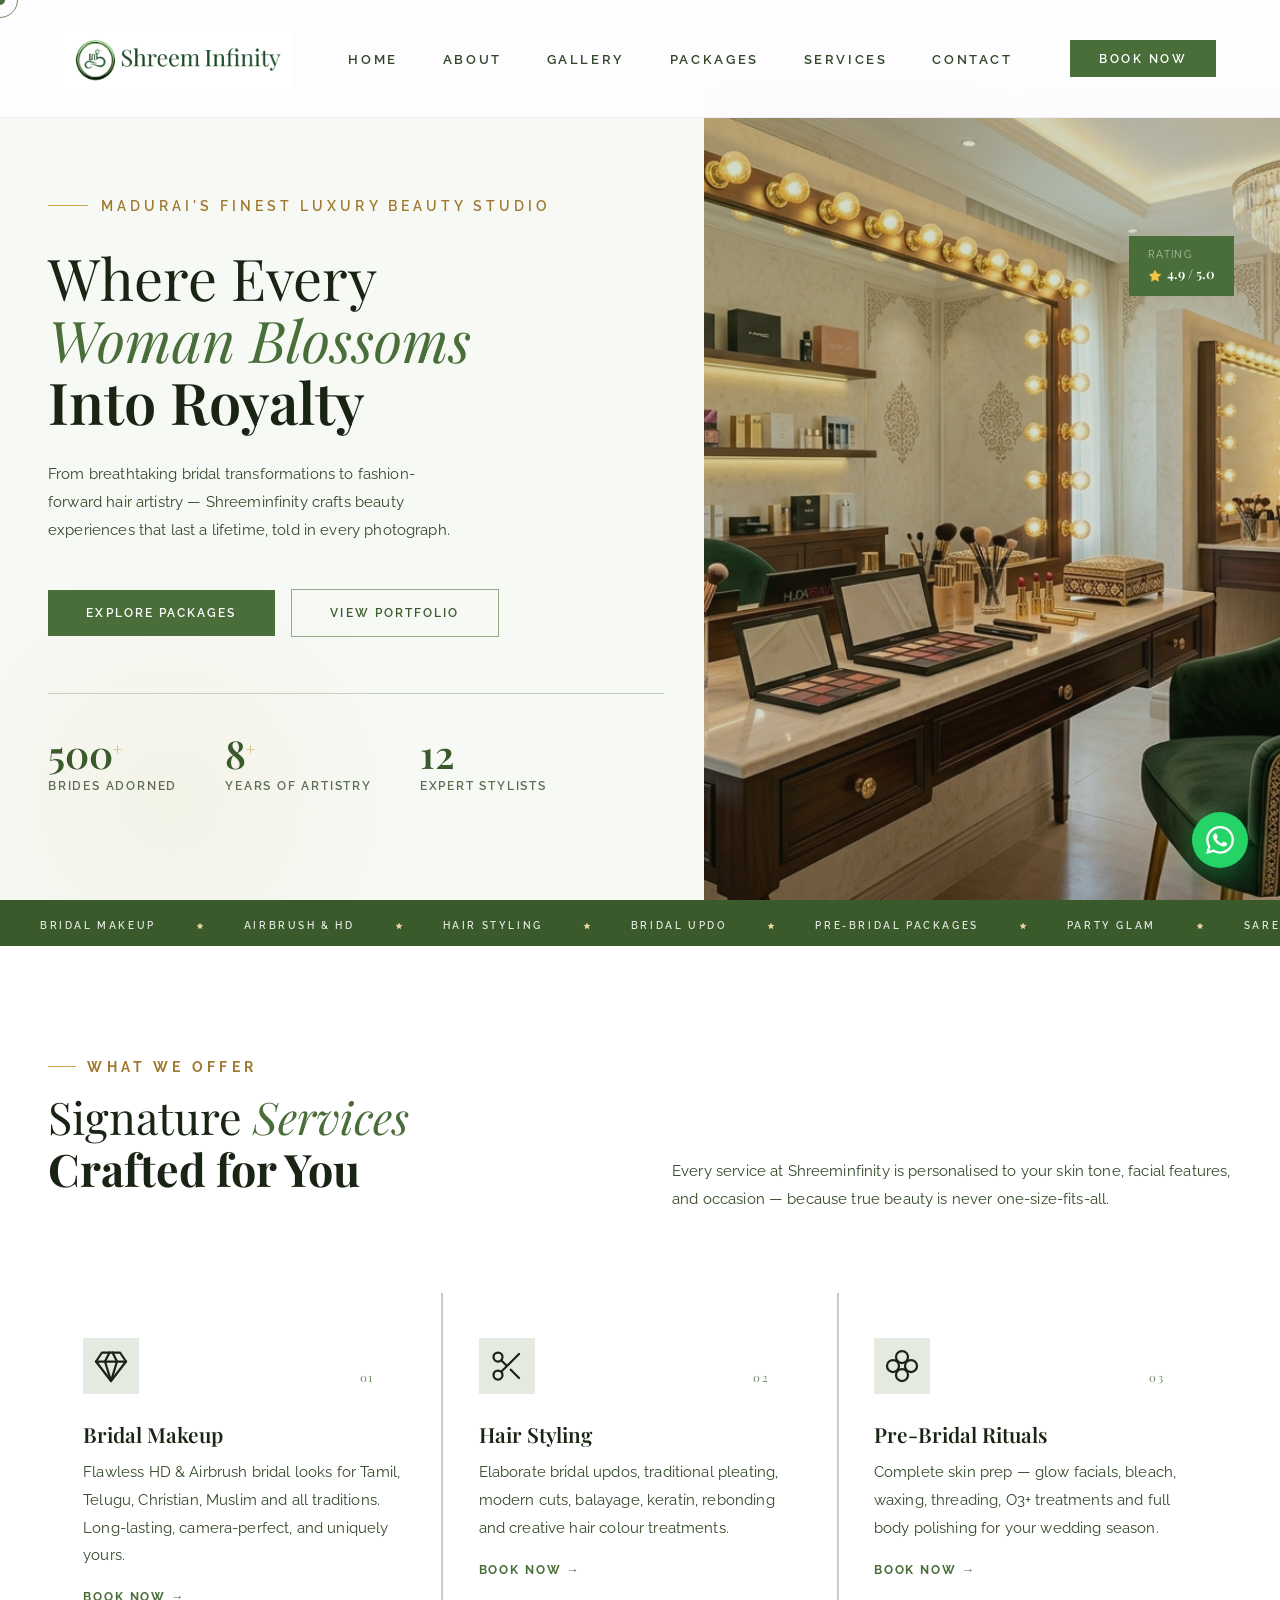
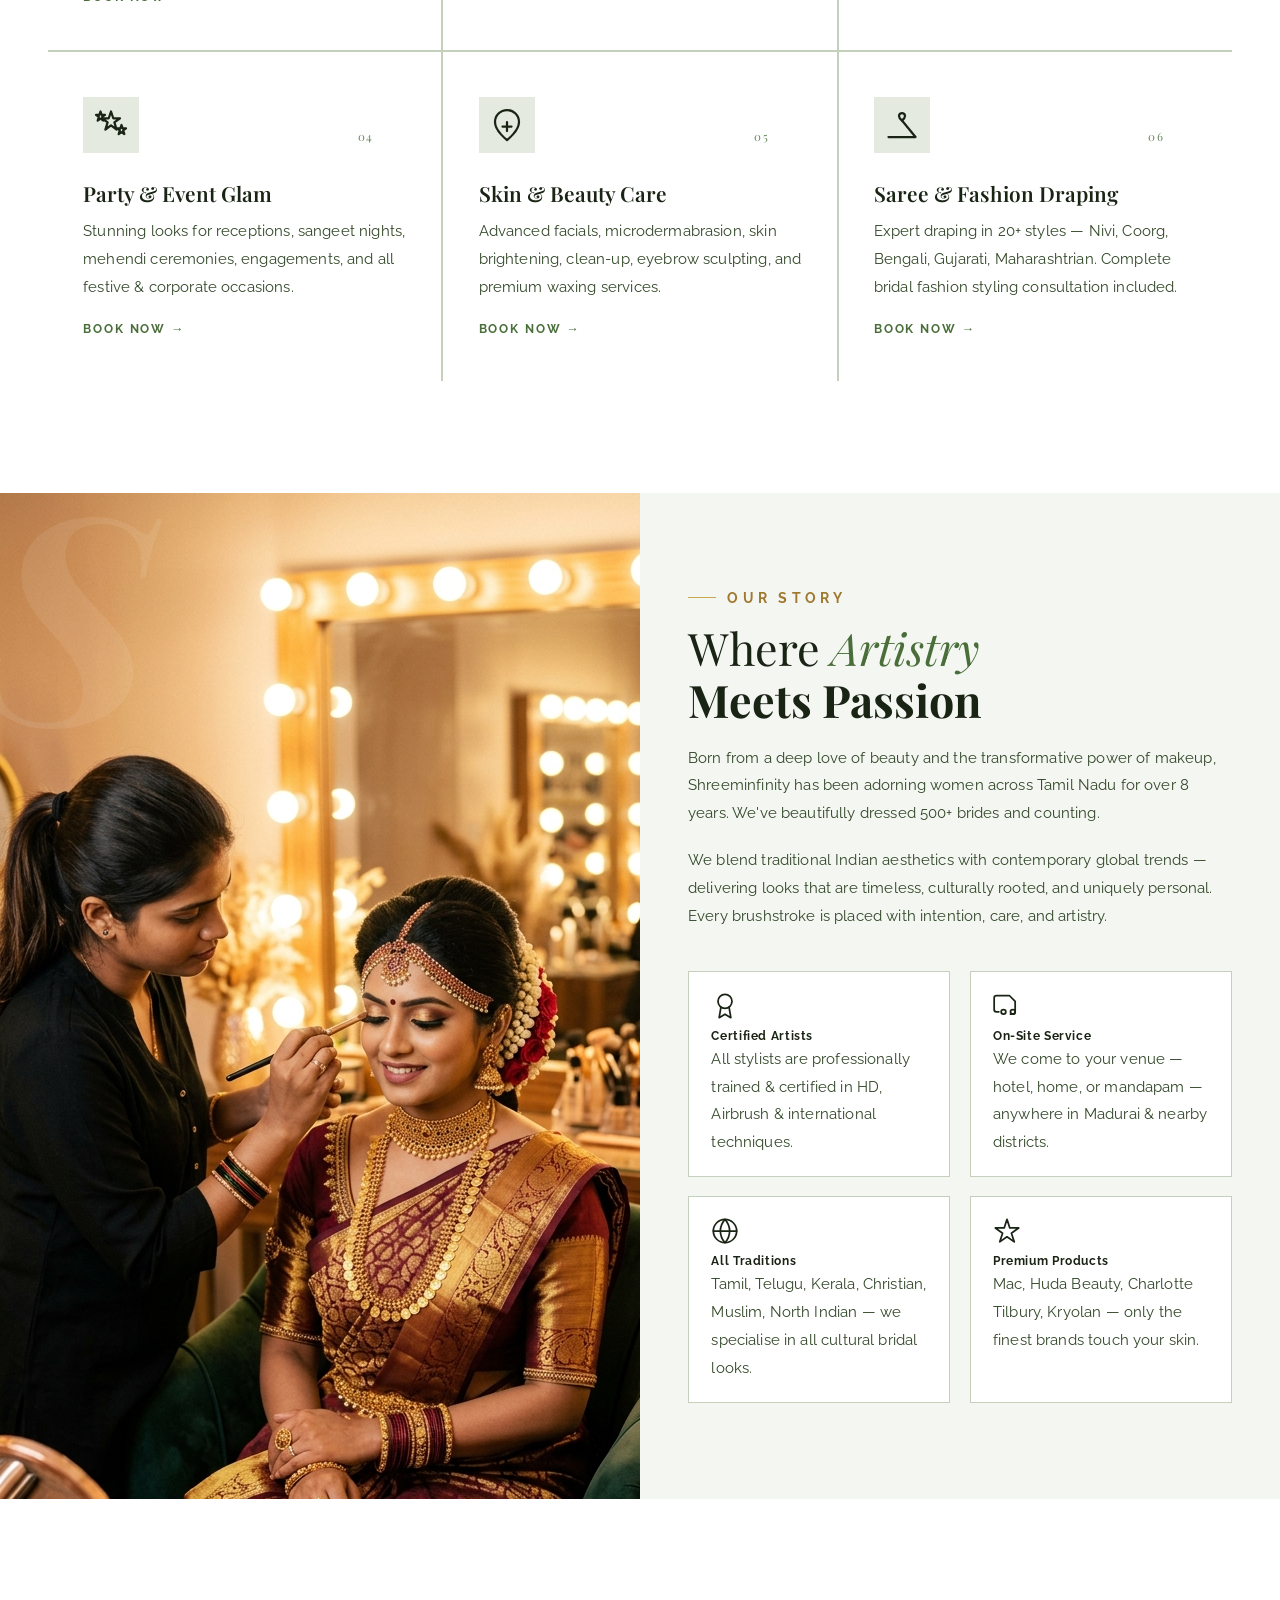
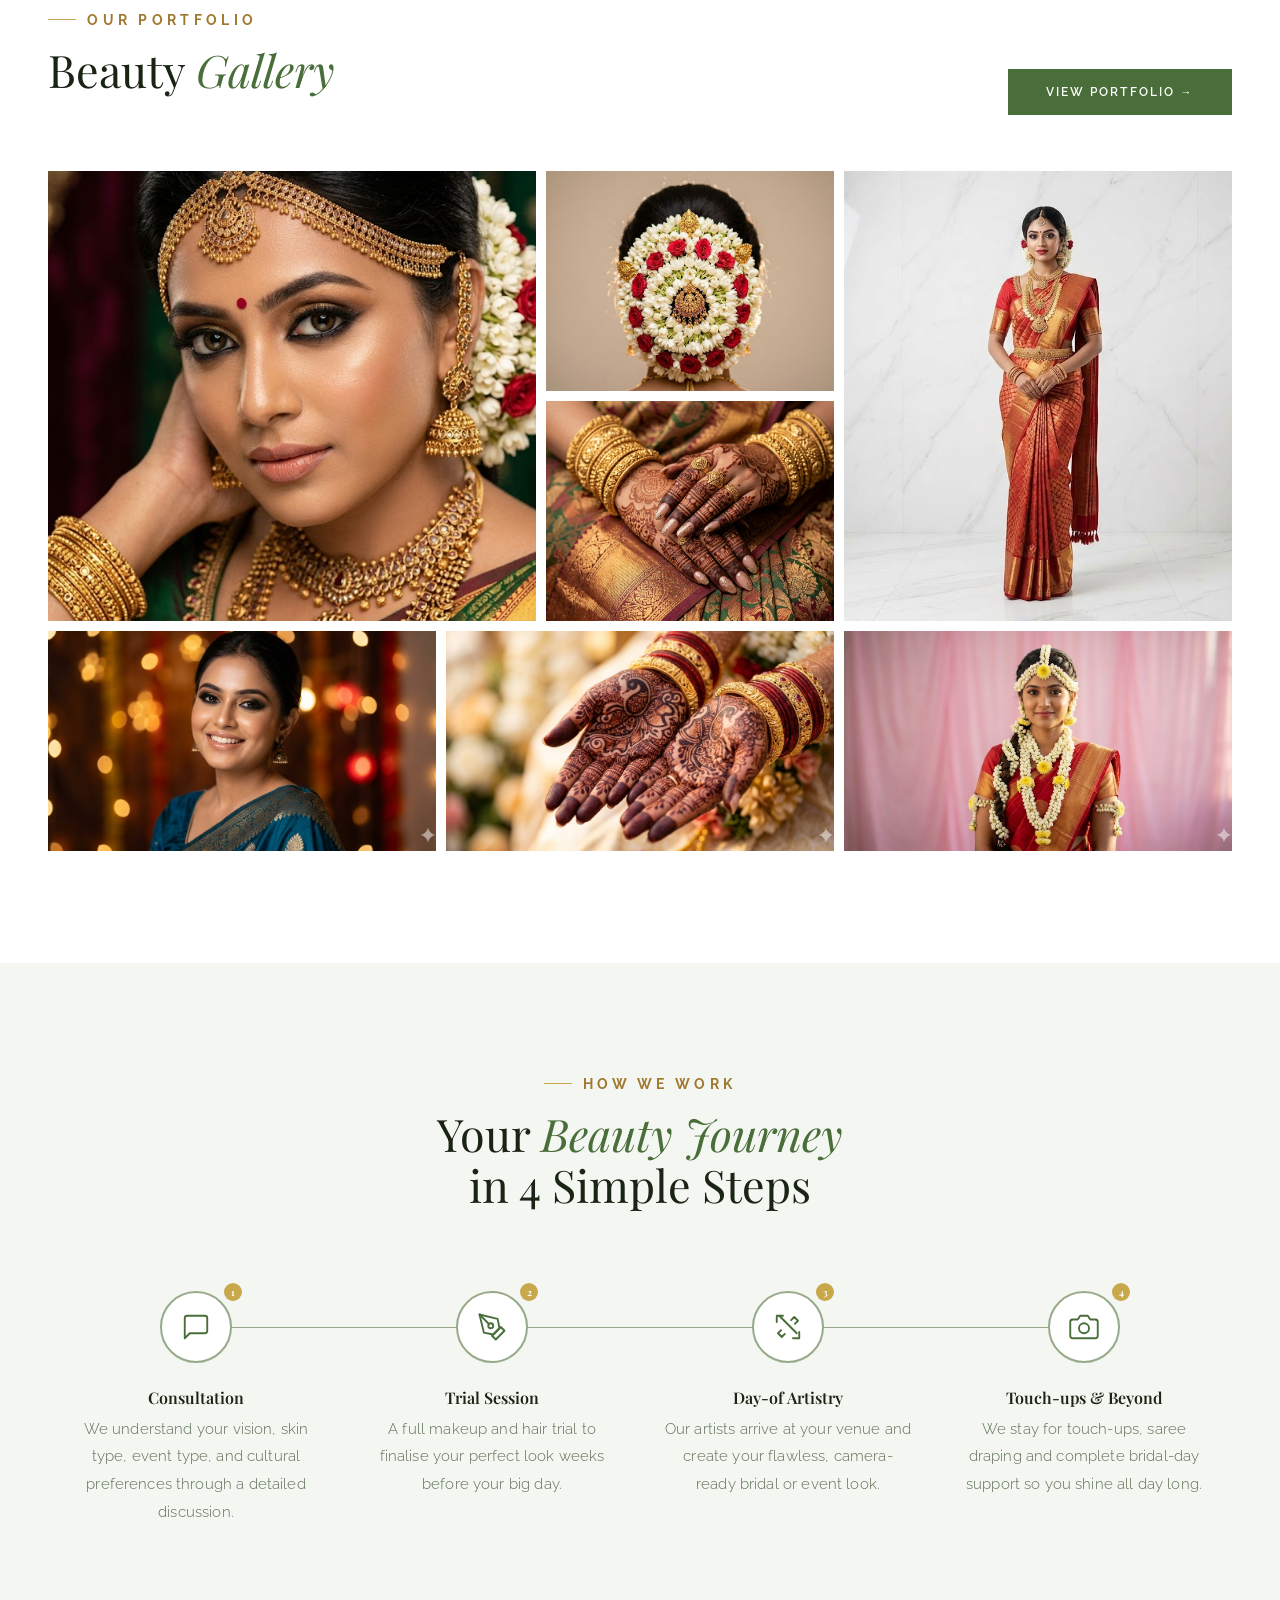
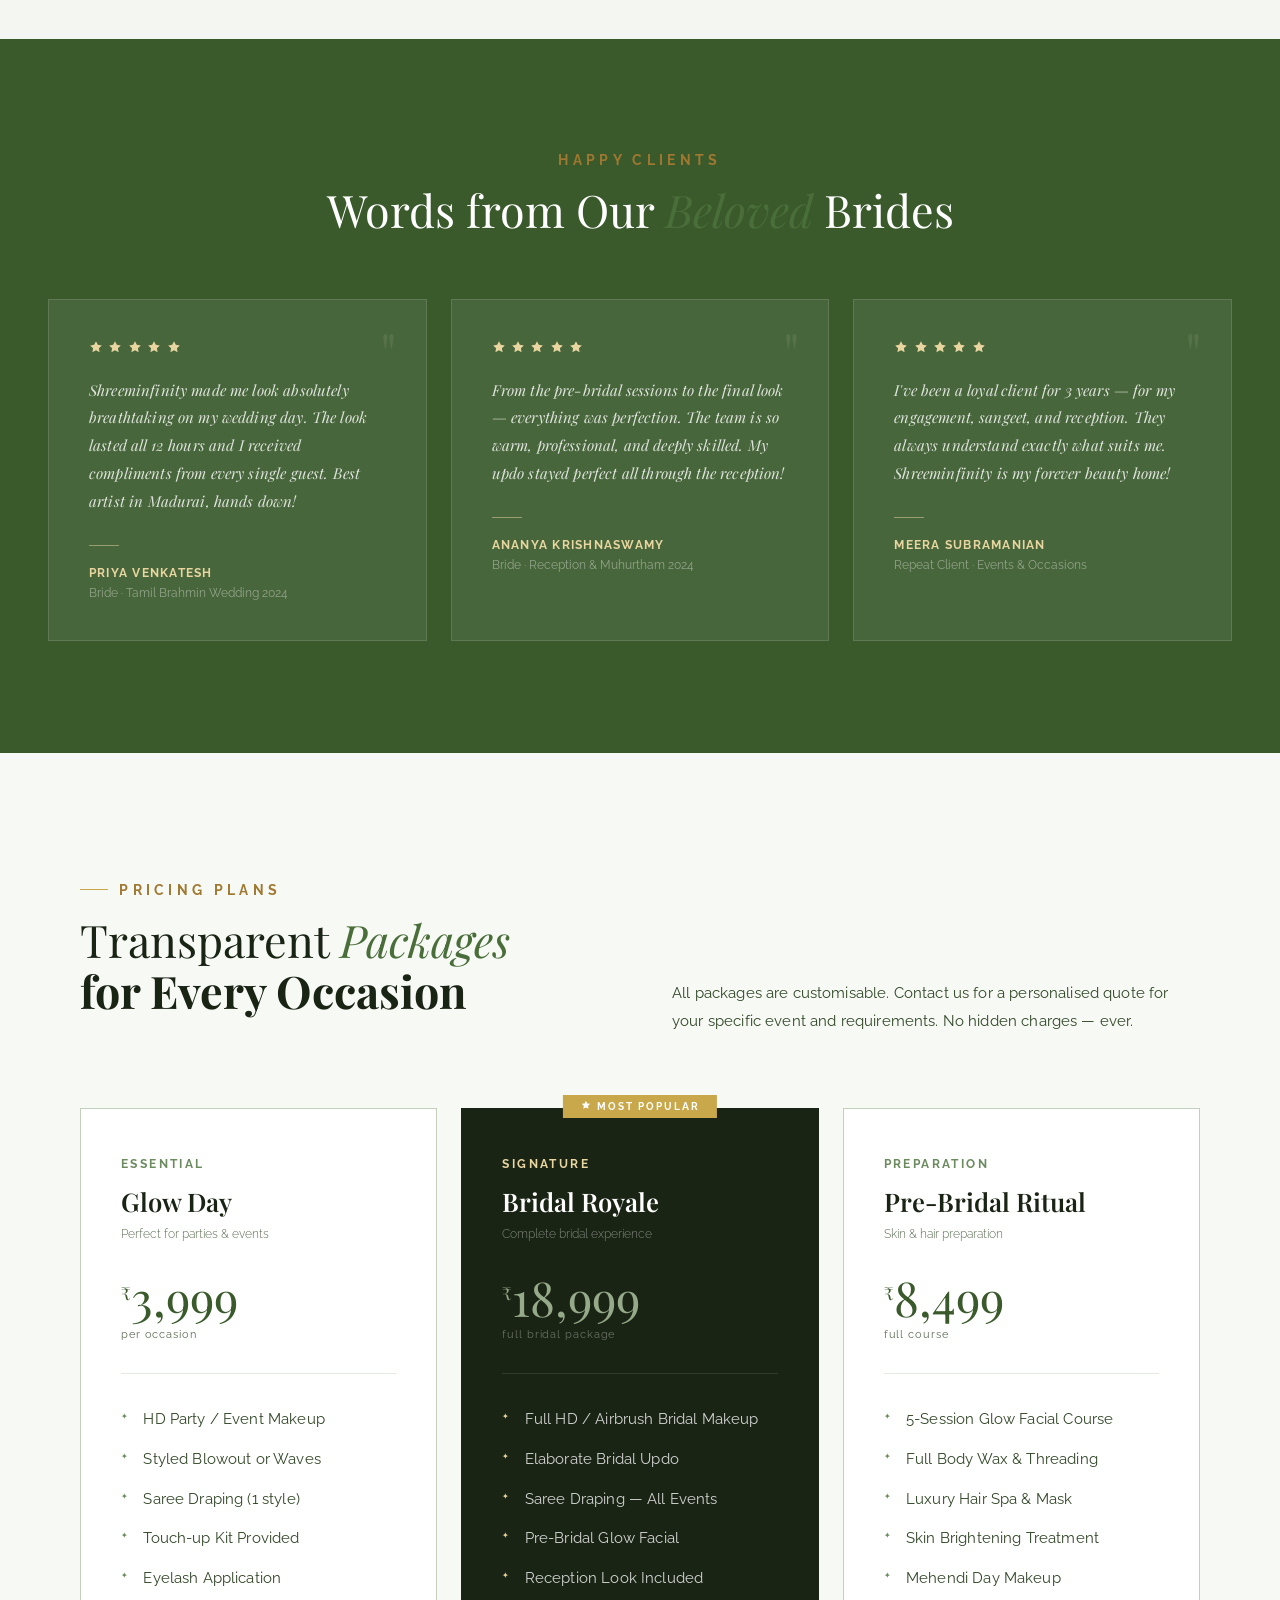
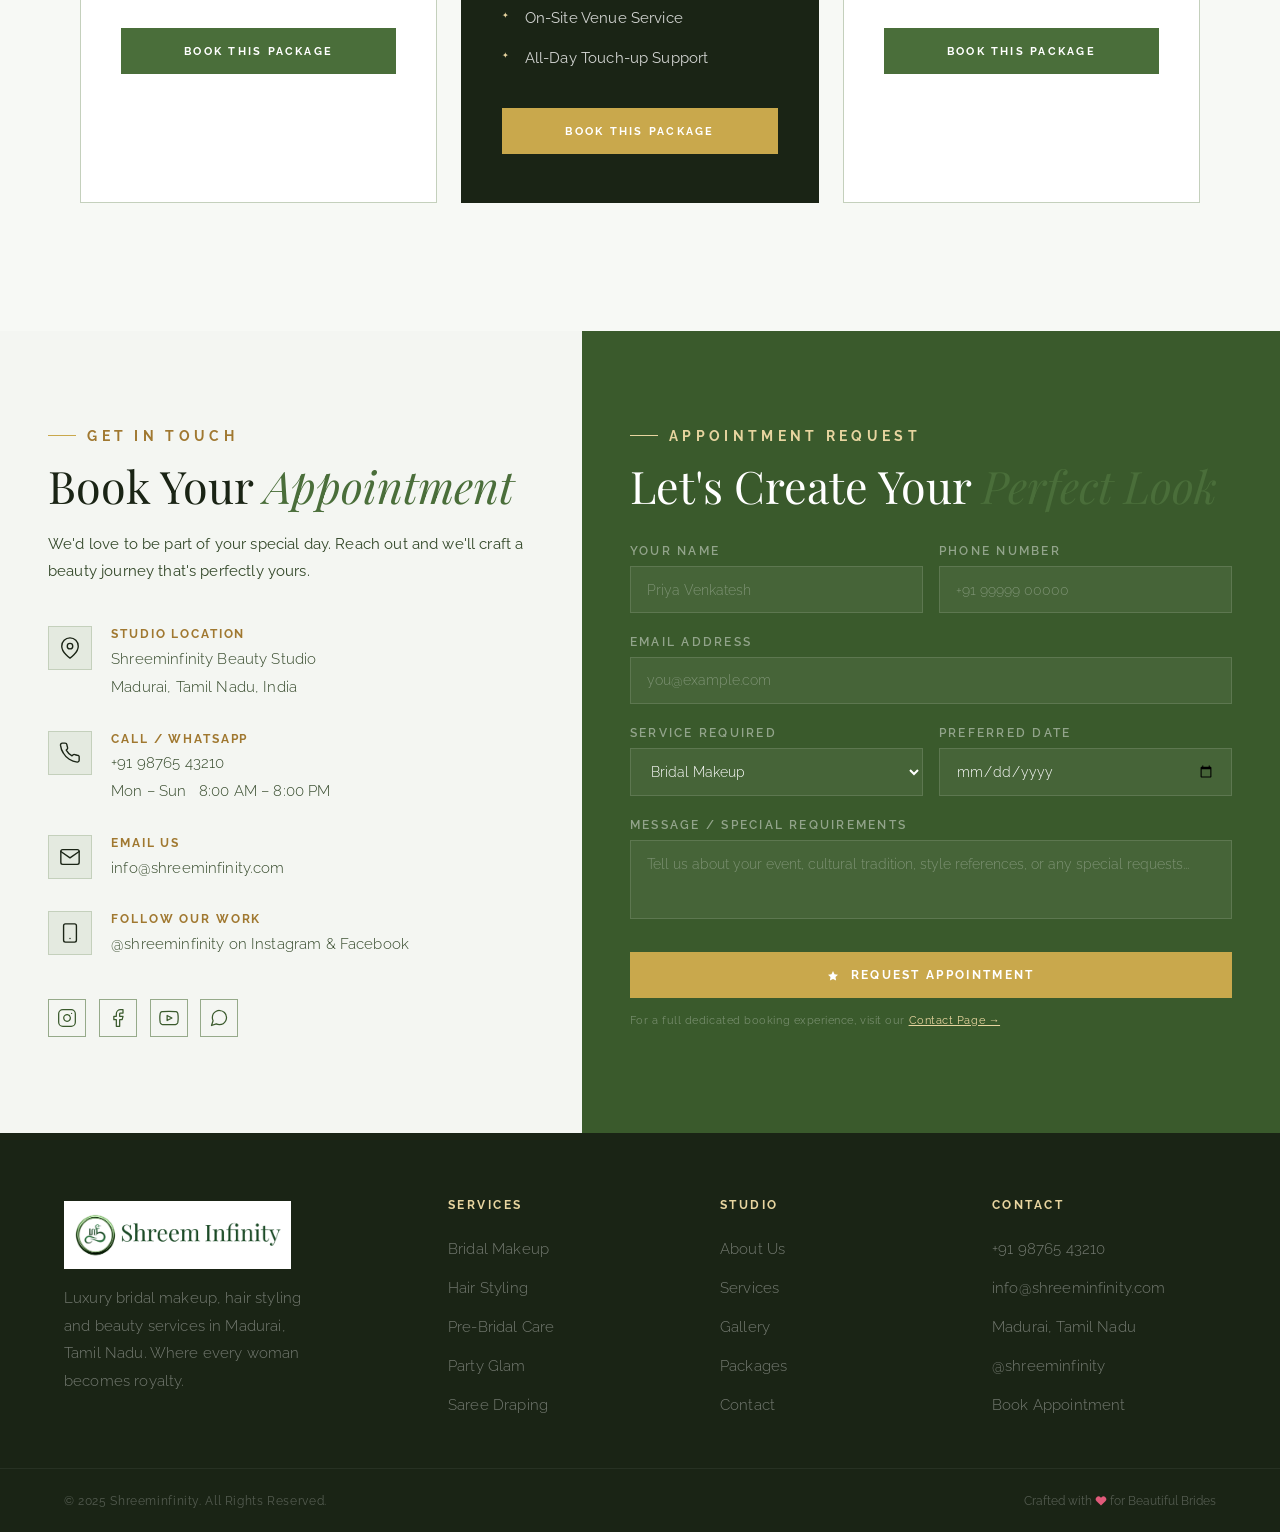
==== index.html @ 084688c0 "font size changes" ====
<!DOCTYPE html>
<html lang="en">

<head>
  <meta charset="UTF-8">
  <meta name="viewport" content="width=device-width, initial-scale=1.0">
  <title>Shreeminfinity – Luxury Bridal & Beauty Studio | Madurai</title>
  <link
    href="https://fonts.googleapis.com/css2?family=Playfair+Display:ital,wght@0,400;0,500;0,600;0,700;1,400;1,600&family=Raleway:wght@300;400;500;600&display=swap"
    rel="stylesheet">
  <link rel="stylesheet" href="./index.css">
<link rel="stylesheet" href="./animation.css">
  <style>
    /* SVG Icon base styles */
    .icon-svg {
      display: inline-block;
      vertical-align: middle;
      flex-shrink: 0;
    }
    .svc-icon-box .icon-svg {
      width: 36px;
      height: 36px;
    }
    .af-icon .icon-svg {
      width: 28px;
      height: 28px;
    }
    .step-circle .icon-svg {
      width: 30px;
      height: 30px;
    }
    .cdetail-icon .icon-svg {
      width: 22px;
      height: 22px;
    }
    .social-btn .icon-svg {
      width: 20px;
      height: 20px;
    }
    .wa-float .icon-svg {
      width: 28px;
      height: 28px;
    }
    .btt .icon-svg {
      width: 18px;
      height: 18px;
    }
    .ticker .icon-svg {
      width: 10px;
      height: 10px;
    }
    .float-badge .icon-svg {
      width: 14px;
      height: 14px;
    }
  </style>
  <link rel="icon" type="image/png" href="./images/fav-icon.png">
</head>

<body>

  <!-- PRELOADER -->
  <!-- <div class="preloader" id="preloader">
    <div class="pre-logo">
      <img src="./images/logo.png" alt="" class="nav-logo">
    </div>
    <div class="pre-bar"></div>
  </div> -->

  <!-- CURSOR -->
  <div class="cursor" id="cur"></div>
  <div class="cursor-ring" id="curRing"></div>

  <!-- WHATSAPP -->
  <a href="https://wa.me/919876543210" target="_blank" class="wa-float" aria-label="WhatsApp">
    <!-- WhatsApp icon -->
    <svg class="icon-svg" viewBox="0 0 24 24" fill="white" xmlns="http://www.w3.org/2000/svg">
      <path d="M17.472 14.382c-.297-.149-1.758-.867-2.03-.967-.273-.099-.471-.148-.67.15-.197.297-.767.966-.94 1.164-.173.199-.347.223-.644.075-.297-.15-1.255-.463-2.39-1.475-.883-.788-1.48-1.761-1.653-2.059-.173-.297-.018-.458.13-.606.134-.133.298-.347.446-.52.149-.174.198-.298.298-.497.099-.198.05-.371-.025-.52-.075-.149-.669-1.612-.916-2.207-.242-.579-.487-.5-.669-.51-.173-.008-.371-.01-.57-.01-.198 0-.52.074-.792.372-.272.297-1.04 1.016-1.04 2.479 0 1.462 1.065 2.875 1.213 3.074.149.198 2.096 3.2 5.077 4.487.709.306 1.262.489 1.694.625.712.227 1.36.195 1.871.118.571-.085 1.758-.719 2.006-1.413.248-.694.248-1.289.173-1.413-.074-.124-.272-.198-.57-.347m-5.421 7.403h-.004a9.87 9.87 0 01-5.031-1.378l-.361-.214-3.741.982.998-3.648-.235-.374a9.86 9.86 0 01-1.51-5.26c.001-5.45 4.436-9.884 9.888-9.884 2.64 0 5.122 1.03 6.988 2.898a9.825 9.825 0 012.893 6.994c-.003 5.45-4.437 9.884-9.885 9.884m8.413-18.297A11.815 11.815 0 0012.05 0C5.495 0 .16 5.335.157 11.892c0 2.096.547 4.142 1.588 5.945L.057 24l6.305-1.654a11.882 11.882 0 005.683 1.448h.005c6.554 0 11.89-5.335 11.893-11.893a11.821 11.821 0 00-3.48-8.413z"/>
    </svg>
  </a>

  <!-- BACK TO TOP -->
     <button class="btt" id="btt" onclick="window.scrollTo({top:0,behavior:'smooth'})">↑</button>

  <!-- NAV -->
  <!-- <nav id="navbar">
    
   <a href="index.html">
  <img src="./images/logo.png" alt="Shreeminfinity" class="nav-logo">
</a>
    <ul class="nav-links">
      <li><a href="index.html">Home</a></li>
      <li><a href="about.html">About</a></li>
      <li><a href="gallery.html">Gallery</a></li>
      <li><a href="ratecard.html">Packages</a></li>
      <li><a href="services.html">Services</a></li>
      <li><a href="contact.html">Contact</a></li>
    </ul>
    <a href="contact.html" class="nav-cta">Book Now</a>
    <div class="hamburger" id="ham" aria-label="Toggle menu" role="button">
      <span></span>
      <span></span>
      <span></span>
    </div>
  </nav> -->
<nav id="navbar">
  <div class="nav-inner">
    <a href="index.html">
      <img src="./images/logo.png" alt="Shreeminfinity" class="nav-logo">
    </a>
    <ul class="nav-links">
      <li><a href="index.html">Home</a></li>
      <li><a href="about.html">About</a></li>
      <li><a href="gallery.html">Gallery</a></li>
      <li><a href="ratecard.html">Packages</a></li>
      <li><a href="services.html">Services</a></li>
      <li><a href="contact.html">Contact</a></li>
    </ul>
    <a href="contact.html" class="nav-cta">Book Now</a>
    <div class="hamburger" id="ham" aria-label="Toggle menu" role="button">
      <span></span><span></span><span></span>
    </div>
  </div>
</nav>
  <!-- MOBILE MENU -->
  <div class="mob-menu" id="mobMenu">
    <button class="mob-close" id="mobClose">×</button>
    <a href="about.html" class="mob-link">About Us</a>
    <a href="gallery.html" class="mob-link">Gallery</a>
     <a href="ratecard.html" class="mob-link">Packages</a>
    <a href="services.html" class="mob-link">Services</a>
    <a href="contact.html" class="mob-link">Book Now</a>
  </div>

  <!-- ── HERO ── -->
  <section class="hero" id="home">
    <div class="hero-left">
      <div class="hero-eyebrow reveal">
        <span class="eyebrow-line"></span>
        <span class="eyebrow-text">Madurai's Finest Luxury Beauty Studio</span>
      </div>
      <h1 class="hero-title reveal">
        <span class="line1">Where Every</span><br>
        <span class="line2">Woman Blossoms</span><br>
        <span class="line3">Into Royalty</span>
      </h1>
      <p class="hero-desc reveal">From breathtaking bridal transformations to fashion-forward hair artistry —
        Shreeminfinity crafts beauty experiences that last a lifetime, told in every photograph.</p>
      <div class="hero-actions reveal">
        <a href="#packages" class="btn-lav">Explore Packages</a>
        <a href="#gallery" class="btn-ghost">View Portfolio</a>
      </div>
      <div class="hero-stats reveal">
        <div>
          <div class="hstat-num">500<sup>+</sup></div>
          <div class="hstat-label">Brides Adorned</div>
        </div>
        <div>
          <div class="hstat-num">8<sup>+</sup></div>
          <div class="hstat-label">Years of Artistry</div>
        </div>
        <div>
          <div class="hstat-num">12</div>
          <div class="hstat-label">Expert Stylists</div>
        </div>
      </div>
    </div>

    <div class="hero-right">
  <img src="./images/banner.png" alt="Luxury Bridal Makeup Studio" class="hero-photo-img">
  <div class="hero-photo-overlay"></div>
  <div class="float-badge badge-2">
    <div class="badge-label">Rating</div>
    <div class="badge-val">
      <svg class="icon-svg" viewBox="0 0 24 24" fill="#f5c842" stroke="#f5c842" stroke-width="1" style="margin-right:2px;">
        <polygon points="12 2 15.09 8.26 22 9.27 17 14.14 18.18 21.02 12 17.77 5.82 21.02 7 14.14 2 9.27 8.91 8.26 12 2"/>
      </svg>
      4.9 / 5.0
    </div>
  </div>
</div>
  </section>

  <!-- TICKER -->
  <div class="ticker">
    <div class="ticker-inner">
      <span>Bridal Makeup</span>
      <span class="gem">
        <svg class="icon-svg" viewBox="0 0 24 24" fill="currentColor" style="width:8px;height:8px;">
          <polygon points="12 2 15.09 8.26 22 9.27 17 14.14 18.18 21.02 12 17.77 5.82 21.02 7 14.14 2 9.27 8.91 8.26 12 2"/>
        </svg>
      </span>
      <span>Airbrush & HD</span>
      <span class="gem">
        <svg class="icon-svg" viewBox="0 0 24 24" fill="currentColor" style="width:8px;height:8px;">
          <polygon points="12 2 15.09 8.26 22 9.27 17 14.14 18.18 21.02 12 17.77 5.82 21.02 7 14.14 2 9.27 8.91 8.26 12 2"/>
        </svg>
      </span>
      <span>Hair Styling</span>
      <span class="gem">
        <svg class="icon-svg" viewBox="0 0 24 24" fill="currentColor" style="width:8px;height:8px;">
          <polygon points="12 2 15.09 8.26 22 9.27 17 14.14 18.18 21.02 12 17.77 5.82 21.02 7 14.14 2 9.27 8.91 8.26 12 2"/>
        </svg>
      </span>
      <span>Bridal Updo</span>
      <span class="gem">
        <svg class="icon-svg" viewBox="0 0 24 24" fill="currentColor" style="width:8px;height:8px;">
          <polygon points="12 2 15.09 8.26 22 9.27 17 14.14 18.18 21.02 12 17.77 5.82 21.02 7 14.14 2 9.27 8.91 8.26 12 2"/>
        </svg>
      </span>
      <span>Pre-Bridal Packages</span>
      <span class="gem">
        <svg class="icon-svg" viewBox="0 0 24 24" fill="currentColor" style="width:8px;height:8px;">
          <polygon points="12 2 15.09 8.26 22 9.27 17 14.14 18.18 21.02 12 17.77 5.82 21.02 7 14.14 2 9.27 8.91 8.26 12 2"/>
        </svg>
      </span>
      <span>Party Glam</span>
      <span class="gem">
        <svg class="icon-svg" viewBox="0 0 24 24" fill="currentColor" style="width:8px;height:8px;">
          <polygon points="12 2 15.09 8.26 22 9.27 17 14.14 18.18 21.02 12 17.77 5.82 21.02 7 14.14 2 9.27 8.91 8.26 12 2"/>
        </svg>
      </span>
      <span>Saree Draping</span>
      <span class="gem">
        <svg class="icon-svg" viewBox="0 0 24 24" fill="currentColor" style="width:8px;height:8px;">
          <polygon points="12 2 15.09 8.26 22 9.27 17 14.14 18.18 21.02 12 17.77 5.82 21.02 7 14.14 2 9.27 8.91 8.26 12 2"/>
        </svg>
      </span>
      <span>Nail Art</span>
      <span class="gem">
        <svg class="icon-svg" viewBox="0 0 24 24" fill="currentColor" style="width:8px;height:8px;">
          <polygon points="12 2 15.09 8.26 22 9.27 17 14.14 18.18 21.02 12 17.77 5.82 21.02 7 14.14 2 9.27 8.91 8.26 12 2"/>
        </svg>
      </span>
      <span>Skin Treatments</span>
      <span class="gem">
        <svg class="icon-svg" viewBox="0 0 24 24" fill="currentColor" style="width:8px;height:8px;">
          <polygon points="12 2 15.09 8.26 22 9.27 17 14.14 18.18 21.02 12 17.77 5.82 21.02 7 14.14 2 9.27 8.91 8.26 12 2"/>
        </svg>
      </span>
      <span>Fashion Styling</span>
      <span class="gem">
        <svg class="icon-svg" viewBox="0 0 24 24" fill="currentColor" style="width:8px;height:8px;">
          <polygon points="12 2 15.09 8.26 22 9.27 17 14.14 18.18 21.02 12 17.77 5.82 21.02 7 14.14 2 9.27 8.91 8.26 12 2"/>
        </svg>
      </span>
      <!-- Duplicate for infinite scroll -->
      <span>Bridal Makeup</span>
      <span class="gem">
        <svg class="icon-svg" viewBox="0 0 24 24" fill="currentColor" style="width:8px;height:8px;">
          <polygon points="12 2 15.09 8.26 22 9.27 17 14.14 18.18 21.02 12 17.77 5.82 21.02 7 14.14 2 9.27 8.91 8.26 12 2"/>
        </svg>
      </span>
      <span>Airbrush & HD</span>
      <span class="gem">
        <svg class="icon-svg" viewBox="0 0 24 24" fill="currentColor" style="width:8px;height:8px;">
          <polygon points="12 2 15.09 8.26 22 9.27 17 14.14 18.18 21.02 12 17.77 5.82 21.02 7 14.14 2 9.27 8.91 8.26 12 2"/>
        </svg>
      </span>
      <span>Hair Styling</span>
      <span class="gem">
        <svg class="icon-svg" viewBox="0 0 24 24" fill="currentColor" style="width:8px;height:8px;">
          <polygon points="12 2 15.09 8.26 22 9.27 17 14.14 18.18 21.02 12 17.77 5.82 21.02 7 14.14 2 9.27 8.91 8.26 12 2"/>
        </svg>
      </span>
      <span>Bridal Updo</span>
      <span class="gem">
        <svg class="icon-svg" viewBox="0 0 24 24" fill="currentColor" style="width:8px;height:8px;">
          <polygon points="12 2 15.09 8.26 22 9.27 17 14.14 18.18 21.02 12 17.77 5.82 21.02 7 14.14 2 9.27 8.91 8.26 12 2"/>
        </svg>
      </span>
      <span>Pre-Bridal Packages</span>
      <span class="gem">
        <svg class="icon-svg" viewBox="0 0 24 24" fill="currentColor" style="width:8px;height:8px;">
          <polygon points="12 2 15.09 8.26 22 9.27 17 14.14 18.18 21.02 12 17.77 5.82 21.02 7 14.14 2 9.27 8.91 8.26 12 2"/>
        </svg>
      </span>
      <span>Party Glam</span>
      <span class="gem">
        <svg class="icon-svg" viewBox="0 0 24 24" fill="currentColor" style="width:8px;height:8px;">
          <polygon points="12 2 15.09 8.26 22 9.27 17 14.14 18.18 21.02 12 17.77 5.82 21.02 7 14.14 2 9.27 8.91 8.26 12 2"/>
        </svg>
      </span>
      <span>Saree Draping</span>
      <span class="gem">
        <svg class="icon-svg" viewBox="0 0 24 24" fill="currentColor" style="width:8px;height:8px;">
          <polygon points="12 2 15.09 8.26 22 9.27 17 14.14 18.18 21.02 12 17.77 5.82 21.02 7 14.14 2 9.27 8.91 8.26 12 2"/>
        </svg>
      </span>
      <span>Nail Art</span>
      <span class="gem">
        <svg class="icon-svg" viewBox="0 0 24 24" fill="currentColor" style="width:8px;height:8px;">
          <polygon points="12 2 15.09 8.26 22 9.27 17 14.14 18.18 21.02 12 17.77 5.82 21.02 7 14.14 2 9.27 8.91 8.26 12 2"/>
        </svg>
      </span>
      <span>Skin Treatments</span>
      <span class="gem">
        <svg class="icon-svg" viewBox="0 0 24 24" fill="currentColor" style="width:8px;height:8px;">
          <polygon points="12 2 15.09 8.26 22 9.27 17 14.14 18.18 21.02 12 17.77 5.82 21.02 7 14.14 2 9.27 8.91 8.26 12 2"/>
        </svg>
      </span>
      <span>Fashion Styling</span>
      <span class="gem">
        <svg class="icon-svg" viewBox="0 0 24 24" fill="currentColor" style="width:8px;height:8px;">
          <polygon points="12 2 15.09 8.26 22 9.27 17 14.14 18.18 21.02 12 17.77 5.82 21.02 7 14.14 2 9.27 8.91 8.26 12 2"/>
        </svg>
      </span>
    </div>
  </div>

  <!-- ── SERVICES ── -->
  <section id="services" class="sec services-sec">
    <div class="services-top">
      <div class="reveal-left">
        <div class="sec-label">What We Offer</div>
        <h2 class="sec-title">Signature <em>Services</em><br><strong>Crafted for You</strong></h2>
      </div>
      <p class="sec-sub reveal-right">Every service at Shreeminfinity is personalised to your skin tone, facial
        features, and occasion — because true beauty is never one-size-fits-all.</p>
    </div>
    <div class="svc-grid">

      <!-- 01 Bridal Makeup -->
      <div class="svc-card reveal">
        <div class="svc-card-inner">
          <span class="svc-no">01</span>
          <div class="svc-icon-box">
            <!-- Ring / diamond icon -->
            <svg class="icon-svg" viewBox="0 0 24 24" fill="none" stroke="currentColor" stroke-width="1.5" stroke-linecap="round" stroke-linejoin="round">
              <path d="M6 3h12l4 6-10 13L2 9z"/>
              <path d="M11 3L8 9l4 13 4-13-3-6"/>
              <path d="M2 9h20"/>
            </svg>
          </div>
          <h3 class="svc-name">Bridal Makeup</h3>
          <p class="svc-text">Flawless HD & Airbrush bridal looks for Tamil, Telugu, Christian, Muslim and all
            traditions. Long-lasting, camera-perfect, and uniquely yours.</p>
          <a href="contact.html" class="svc-link">Book Now →</a>
        </div>
      </div>

      <!-- 02 Hair Styling -->
      <div class="svc-card reveal">
        <div class="svc-card-inner">
          <span class="svc-no">02</span>
          <div class="svc-icon-box">
            <!-- Scissors icon -->
            <svg class="icon-svg" viewBox="0 0 24 24" fill="none" stroke="currentColor" stroke-width="1.5" stroke-linecap="round" stroke-linejoin="round">
              <circle cx="6" cy="6" r="3"/>
              <circle cx="6" cy="18" r="3"/>
              <line x1="20" y1="4" x2="8.12" y2="15.88"/>
              <line x1="14.47" y1="14.48" x2="20" y2="20"/>
              <line x1="8.12" y1="8.12" x2="12" y2="12"/>
            </svg>
          </div>
          <h3 class="svc-name">Hair Styling</h3>
          <p class="svc-text">Elaborate bridal updos, traditional pleating, modern cuts, balayage, keratin, rebonding
            and creative hair colour treatments.</p>
          <a href="contact.html" class="svc-link">Book Now →</a>
        </div>
      </div>

      <!-- 03 Pre-Bridal Rituals -->
      <div class="svc-card reveal">
        <div class="svc-card-inner">
          <span class="svc-no">03</span>
          <div class="svc-icon-box">
            <!-- Flower / sparkle icon -->
            <svg class="icon-svg" viewBox="0 0 24 24" fill="none" stroke="currentColor" stroke-width="1.5" stroke-linecap="round" stroke-linejoin="round">
              <path d="M12 2a4 4 0 0 1 4 4 4 4 0 0 1-4 4 4 4 0 0 1-4-4 4 4 0 0 1 4-4z"/>
              <path d="M12 14a4 4 0 0 1 4 4 4 4 0 0 1-4 4 4 4 0 0 1-4-4 4 4 0 0 1 4-4z"/>
              <path d="M2 12a4 4 0 0 1 4-4 4 4 0 0 1 4 4 4 4 0 0 1-4 4 4 4 0 0 1-4-4z"/>
              <path d="M14 12a4 4 0 0 1 4-4 4 4 0 0 1 4 4 4 4 0 0 1-4 4 4 4 0 0 1-4-4z"/>
            </svg>
          </div>
          <h3 class="svc-name">Pre-Bridal Rituals</h3>
          <p class="svc-text">Complete skin prep — glow facials, bleach, waxing, threading, O3+ treatments and full body
            polishing for your wedding season.</p>
          <a href="contact.html" class="svc-link">Book Now →</a>
        </div>
      </div>

      <!-- 04 Party & Event Glam -->
      <div class="svc-card reveal">
        <div class="svc-card-inner">
          <span class="svc-no">04</span>
          <div class="svc-icon-box">
            <!-- Sparkles / celebration icon -->
            <svg class="icon-svg" viewBox="0 0 24 24" fill="none" stroke="currentColor" stroke-width="1.5" stroke-linecap="round" stroke-linejoin="round">
              <path d="M12 3l1.5 4.5H18l-3.75 2.75L15.75 15 12 12.25 8.25 15l1.5-4.75L6 7.5h4.5z"/>
              <path d="M5 3l.75 2.25H8L6.12 6.63 6.87 9 5 7.75 3.13 9l.75-2.37L2 5.25h2.25z"/>
              <path d="M19 12l.75 2.25H22l-1.88 1.38.75 2.37L19 16.75l-1.87 1.25.75-2.37L16 14.25h2.25z"/>
            </svg>
          </div>
          <h3 class="svc-name">Party & Event Glam</h3>
          <p class="svc-text">Stunning looks for receptions, sangeet nights, mehendi ceremonies, engagements, and all
            festive & corporate occasions.</p>
          <a href="contact.html" class="svc-link">Book Now →</a>
        </div>
      </div>

      <!-- 05 Skin & Beauty Care -->
      <div class="svc-card reveal">
        <div class="svc-card-inner">
          <span class="svc-no">05</span>
          <div class="svc-icon-box">
            <!-- Leaf / skin care icon -->
            <svg class="icon-svg" viewBox="0 0 24 24" fill="none" stroke="currentColor" stroke-width="1.5" stroke-linecap="round" stroke-linejoin="round">
              <path d="M12 22s8-6 8-12a8 8 0 0 0-16 0c0 6 8 12 8 12z"/>
              <path d="M12 10v6"/>
              <path d="M9 13h6"/>
            </svg>
          </div>
          <h3 class="svc-name">Skin & Beauty Care</h3>
          <p class="svc-text">Advanced facials, microdermabrasion, skin brightening, clean-up, eyebrow sculpting, and
            premium waxing services.</p>
          <a href="contact.html" class="svc-link">Book Now →</a>
        </div>
      </div>

      <!-- 06 Saree & Fashion Draping -->
      <div class="svc-card reveal">
        <div class="svc-card-inner">
          <span class="svc-no">06</span>
          <div class="svc-icon-box">
            <!-- Hanger / fashion icon -->
            <svg class="icon-svg" viewBox="0 0 24 24" fill="none" stroke="currentColor" stroke-width="1.5" stroke-linecap="round" stroke-linejoin="round">
              <path d="M12 4a2 2 0 0 1 2 2c0 1.5-2 3-2 3s-2-1.5-2-3a2 2 0 0 1 2-2z"/>
              <path d="M3 20h18L12 9"/>
            </svg>
          </div>
          <h3 class="svc-name">Saree & Fashion Draping</h3>
          <p class="svc-text">Expert draping in 20+ styles — Nivi, Coorg, Bengali, Gujarati, Maharashtrian. Complete
            bridal fashion styling consultation included.</p>
          <a href="contact.html" class="svc-link">Book Now →</a>
        </div>
      </div>

    </div>
  </section>

  <!-- ── ABOUT ── -->
  <div id="about" class="about-wrap">
    <div class="about-img-side reveal-left">
      <div class="about-img-side-photo">
        <img src="./images/about.png" alt="">
      </div>
      <div class="about-img-side-overlay"></div>
      <div class="about-big-text">S</div>
      <!-- <div class="about-card">
        <div class="about-card-quote">"</div>
        <p class="about-card-text">Every woman who sits in my chair leaves feeling like the most radiant version of
          herself. That is my purpose, my passion, and my promise.</p>
        <div class="about-card-sig">Shreeminfinity</div>
        <div class="about-card-role">Lead Bridal Artist & Founder</div>
      </div> -->
    </div>
    <div class="about-content-side reveal-right">
      <div class="sec-label">Our Story</div>
      <h2 class="sec-title">Where <em>Artistry</em><br><strong>Meets Passion</strong></h2>
      <p class="sec-sub" style="margin-bottom:1.2rem;">Born from a deep love of beauty and the transformative power of
        makeup, Shreeminfinity has been adorning women across Tamil Nadu for over 8 years. We've beautifully dressed
        500+ brides and counting.</p>
      <p class="sec-sub">We blend traditional Indian aesthetics with contemporary global trends — delivering looks that
        are timeless, culturally rooted, and uniquely personal. Every brushstroke is placed with intention, care, and
        artistry.</p>
      <div class="about-features">

        <div class="af-item">
          <div class="af-icon">
            <!-- Award / certificate icon -->
            <svg class="icon-svg" viewBox="0 0 24 24" fill="none" stroke="currentColor" stroke-width="1.5" stroke-linecap="round" stroke-linejoin="round">
              <circle cx="12" cy="8" r="6"/>
              <path d="M15.477 12.89L17 22l-5-3-5 3 1.523-9.11"/>
            </svg>
          </div>
          <div class="af-title">Certified Artists</div>
          <div class="af-desc">All stylists are professionally trained & certified in HD, Airbrush & international techniques.</div>
        </div>

        <div class="af-item">
          <div class="af-icon">
            <!-- Car / on-site service icon -->
            <svg class="icon-svg" viewBox="0 0 24 24" fill="none" stroke="currentColor" stroke-width="1.5" stroke-linecap="round" stroke-linejoin="round">
              <path d="M5 17H3a2 2 0 0 1-2-2V5a2 2 0 0 1 2-2h11l5 5v9a2 2 0 0 1-2 2h-2"/>
              <circle cx="9" cy="17" r="2"/>
              <circle cx="17" cy="17" r="2"/>
            </svg>
          </div>
          <div class="af-title">On-Site Service</div>
          <div class="af-desc">We come to your venue — hotel, home, or mandapam — anywhere in Madurai & nearby districts.</div>
        </div>

        <div class="af-item">
          <div class="af-icon">
            <!-- Globe / traditions icon -->
            <svg class="icon-svg" viewBox="0 0 24 24" fill="none" stroke="currentColor" stroke-width="1.5" stroke-linecap="round" stroke-linejoin="round">
              <circle cx="12" cy="12" r="10"/>
              <line x1="2" y1="12" x2="22" y2="12"/>
              <path d="M12 2a15.3 15.3 0 0 1 4 10 15.3 15.3 0 0 1-4 10 15.3 15.3 0 0 1-4-10 15.3 15.3 0 0 1 4-10z"/>
            </svg>
          </div>
          <div class="af-title">All Traditions</div>
          <div class="af-desc">Tamil, Telugu, Kerala, Christian, Muslim, North Indian — we specialise in all cultural bridal looks.</div>
        </div>

        <div class="af-item">
          <div class="af-icon">
            <!-- Sparkle / premium icon -->
            <svg class="icon-svg" viewBox="0 0 24 24" fill="none" stroke="currentColor" stroke-width="1.5" stroke-linecap="round" stroke-linejoin="round">
              <path d="M12 2l2.4 7.4H22l-6.2 4.5 2.4 7.4L12 17l-6.2 4.3 2.4-7.4L2 9.4h7.6z"/>
            </svg>
          </div>
          <div class="af-title">Premium Products</div>
          <div class="af-desc">Mac, Huda Beauty, Charlotte Tilbury, Kryolan — only the finest brands touch your skin.</div>
        </div>

      </div>
    </div>
  </div>

  <!-- ── GALLERY ── -->
  <section id="gallery" class="gallery-sec">
    <div class="gallery-head reveal">
      <div>
        <div class="sec-label">Our Portfolio</div>
        <h2 class="sec-title">Beauty <em>Gallery</em></h2>
      </div>
      <a href="gallery.html" class="btn-lav">view portfolio →</a>
    </div>
    <div class="gallery-mosaic">
      <div class="gm-cell gm-a">
        <img src="./images/gallery1.jpg" alt="Traditional Bridal Makeup" loading="lazy">
        <div class="gm-overlay"><span class="gm-tag">Traditional Bridal</span></div>
      </div>
      <div class="gm-cell gm-b">
        <img src="./images/gallery2.jpg" alt="Bridal Updo Hair" loading="lazy">
        <div class="gm-overlay"><span class="gm-tag">Bridal Updo</span></div>
      </div>
      <div class="gm-cell gm-c">
        <img src="./images/gallery3.jpg" alt="Full Bridal Look" loading="lazy">
        <div class="gm-overlay"><span class="gm-tag">Full Bridal</span></div>
      </div>
      <div class="gm-cell gm-d">
        <img src="./images/gallery4.png" alt="Nail Art Design" loading="lazy">
        <div class="gm-overlay"><span class="gm-tag">Nail Design</span></div>
      </div>
      <div class="gm-cell gm-e">
        <img src="./images/gallery5.jpg" alt="Party Makeup Look" loading="lazy">
        <div class="gm-overlay"><span class="gm-tag">Party Makeup</span></div>
      </div>
      <div class="gm-cell gm-f">
        <img src="./images/gallery6.jpg" alt="Mehendi Art" loading="lazy">
        <div class="gm-overlay"><span class="gm-tag">Mehendi</span></div>
      </div>
      <div class="gm-cell gm-g">
        <img src="./images/gallery7.jpg" alt="Floral Bridal Style" loading="lazy">
        <div class="gm-overlay"><span class="gm-tag">Floral Style</span></div>
      </div>
    </div>
  </section>

  <!-- ── PROCESS ── -->
  <section id="process" class="sec">
    <div class="process-head reveal">
      <div class="sec-label" style="justify-content:center;"><span>How We Work</span></div>
      <h2 class="sec-title" style="text-align:center;">Your <em>Beauty Journey</em><br>in 4 Simple Steps</h2>
    </div>
    <div class="process-steps">

      <div class="step reveal">
        <div class="step-circle">
          <!-- MessageCircle / consultation icon -->
          <svg class="icon-svg" viewBox="0 0 24 24" fill="none" stroke="currentColor" stroke-width="1.5" stroke-linecap="round" stroke-linejoin="round">
            <path d="M21 15a2 2 0 0 1-2 2H7l-4 4V5a2 2 0 0 1 2-2h14a2 2 0 0 1 2 2z"/>
          </svg>
          <span class="step-num">1</span>
        </div>
        <h3 class="step-name">Consultation</h3>
        <p class="step-desc">We understand your vision, skin type, event type, and cultural preferences through a detailed discussion.</p>
      </div>

      <div class="step reveal">
        <div class="step-circle">
          <!-- Brush / palette icon -->
          <svg class="icon-svg" viewBox="0 0 24 24" fill="none" stroke="currentColor" stroke-width="1.5" stroke-linecap="round" stroke-linejoin="round">
            <path d="M12 19l7-7 3 3-7 7-3-3z"/>
            <path d="M18 13l-1.5-7.5L2 2l3.5 14.5L13 18l5-5z"/>
            <path d="M2 2l7.586 7.586"/>
            <circle cx="11" cy="11" r="2"/>
          </svg>
          <span class="step-num">2</span>
        </div>
        <h3 class="step-name">Trial Session</h3>
        <p class="step-desc">A full makeup and hair trial to finalise your perfect look weeks before your big day.</p>
      </div>

      <div class="step reveal">
        <div class="step-circle">
          <!-- Wand / sparkle icon -->
          <svg class="icon-svg" viewBox="0 0 24 24" fill="none" stroke="currentColor" stroke-width="1.5" stroke-linecap="round" stroke-linejoin="round">
            <line x1="5" y1="3" x2="19" y2="17"/>
            <path d="M14.5 6.5 17 4l3 3-2.5 2.5"/>
            <path d="M6.5 14.5 4 17l3 3 2.5-2.5"/>
            <path d="M8 3H3v5"/>
            <path d="M21 16v5h-5"/>
          </svg>
          <span class="step-num">3</span>
        </div>
        <h3 class="step-name">Day-of Artistry</h3>
        <p class="step-desc">Our artists arrive at your venue and create your flawless, camera-ready bridal or event look.</p>
      </div>

      <div class="step reveal">
        <div class="step-circle">
          <!-- Camera icon -->
          <svg class="icon-svg" viewBox="0 0 24 24" fill="none" stroke="currentColor" stroke-width="1.5" stroke-linecap="round" stroke-linejoin="round">
            <path d="M23 19a2 2 0 0 1-2 2H3a2 2 0 0 1-2-2V8a2 2 0 0 1 2-2h4l2-3h6l2 3h4a2 2 0 0 1 2 2z"/>
            <circle cx="12" cy="13" r="4"/>
          </svg>
          <span class="step-num">4</span>
        </div>
        <h3 class="step-name">Touch-ups & Beyond</h3>
        <p class="step-desc">We stay for touch-ups, saree draping and complete bridal-day support so you shine all day long.</p>
      </div>

    </div>
  </section>

  <!-- ── TESTIMONIALS ── -->
  <section id="testimonials" class="sec">
    <div class="testi-head reveal">
      <div class="sec-label">Happy Clients</div>
      <h2 class="sec-title">Words from Our <em>Beloved</em> Brides</h2>
    </div>
    <div class="testi-grid">
      <div class="tcard reveal">
        <div class="tcard-mark">"</div>
        <div class="tcard-stars">
          <svg viewBox="0 0 24 24" fill="currentColor" style="width:14px;height:14px;"><polygon points="12 2 15.09 8.26 22 9.27 17 14.14 18.18 21.02 12 17.77 5.82 21.02 7 14.14 2 9.27 8.91 8.26 12 2"/></svg>
          <svg viewBox="0 0 24 24" fill="currentColor" style="width:14px;height:14px;"><polygon points="12 2 15.09 8.26 22 9.27 17 14.14 18.18 21.02 12 17.77 5.82 21.02 7 14.14 2 9.27 8.91 8.26 12 2"/></svg>
          <svg viewBox="0 0 24 24" fill="currentColor" style="width:14px;height:14px;"><polygon points="12 2 15.09 8.26 22 9.27 17 14.14 18.18 21.02 12 17.77 5.82 21.02 7 14.14 2 9.27 8.91 8.26 12 2"/></svg>
          <svg viewBox="0 0 24 24" fill="currentColor" style="width:14px;height:14px;"><polygon points="12 2 15.09 8.26 22 9.27 17 14.14 18.18 21.02 12 17.77 5.82 21.02 7 14.14 2 9.27 8.91 8.26 12 2"/></svg>
          <svg viewBox="0 0 24 24" fill="currentColor" style="width:14px;height:14px;"><polygon points="12 2 15.09 8.26 22 9.27 17 14.14 18.18 21.02 12 17.77 5.82 21.02 7 14.14 2 9.27 8.91 8.26 12 2"/></svg>
        </div>
        <p class="tcard-quote">Shreeminfinity made me look absolutely breathtaking on my wedding day. The look lasted all 12 hours and I received compliments from every single guest. Best artist in Madurai, hands down!</p>
        <div class="tcard-divider"></div>
        <div class="tcard-name">Priya Venkatesh</div>
        <div class="tcard-role">Bride · Tamil Brahmin Wedding 2024</div>
      </div>
      <div class="tcard reveal">
        <div class="tcard-mark">"</div>
        <div class="tcard-stars">
          <svg viewBox="0 0 24 24" fill="currentColor" style="width:14px;height:14px;"><polygon points="12 2 15.09 8.26 22 9.27 17 14.14 18.18 21.02 12 17.77 5.82 21.02 7 14.14 2 9.27 8.91 8.26 12 2"/></svg>
          <svg viewBox="0 0 24 24" fill="currentColor" style="width:14px;height:14px;"><polygon points="12 2 15.09 8.26 22 9.27 17 14.14 18.18 21.02 12 17.77 5.82 21.02 7 14.14 2 9.27 8.91 8.26 12 2"/></svg>
          <svg viewBox="0 0 24 24" fill="currentColor" style="width:14px;height:14px;"><polygon points="12 2 15.09 8.26 22 9.27 17 14.14 18.18 21.02 12 17.77 5.82 21.02 7 14.14 2 9.27 8.91 8.26 12 2"/></svg>
          <svg viewBox="0 0 24 24" fill="currentColor" style="width:14px;height:14px;"><polygon points="12 2 15.09 8.26 22 9.27 17 14.14 18.18 21.02 12 17.77 5.82 21.02 7 14.14 2 9.27 8.91 8.26 12 2"/></svg>
          <svg viewBox="0 0 24 24" fill="currentColor" style="width:14px;height:14px;"><polygon points="12 2 15.09 8.26 22 9.27 17 14.14 18.18 21.02 12 17.77 5.82 21.02 7 14.14 2 9.27 8.91 8.26 12 2"/></svg>
        </div>
        <p class="tcard-quote">From the pre-bridal sessions to the final look — everything was perfection. The team is so warm, professional, and deeply skilled. My updo stayed perfect all through the reception!</p>
        <div class="tcard-divider"></div>
        <div class="tcard-name">Ananya Krishnaswamy</div>
        <div class="tcard-role">Bride · Reception & Muhurtham 2024</div>
      </div>
      <div class="tcard reveal">
        <div class="tcard-mark">"</div>
        <div class="tcard-stars">
          <svg viewBox="0 0 24 24" fill="currentColor" style="width:14px;height:14px;"><polygon points="12 2 15.09 8.26 22 9.27 17 14.14 18.18 21.02 12 17.77 5.82 21.02 7 14.14 2 9.27 8.91 8.26 12 2"/></svg>
          <svg viewBox="0 0 24 24" fill="currentColor" style="width:14px;height:14px;"><polygon points="12 2 15.09 8.26 22 9.27 17 14.14 18.18 21.02 12 17.77 5.82 21.02 7 14.14 2 9.27 8.91 8.26 12 2"/></svg>
          <svg viewBox="0 0 24 24" fill="currentColor" style="width:14px;height:14px;"><polygon points="12 2 15.09 8.26 22 9.27 17 14.14 18.18 21.02 12 17.77 5.82 21.02 7 14.14 2 9.27 8.91 8.26 12 2"/></svg>
          <svg viewBox="0 0 24 24" fill="currentColor" style="width:14px;height:14px;"><polygon points="12 2 15.09 8.26 22 9.27 17 14.14 18.18 21.02 12 17.77 5.82 21.02 7 14.14 2 9.27 8.91 8.26 12 2"/></svg>
          <svg viewBox="0 0 24 24" fill="currentColor" style="width:14px;height:14px;"><polygon points="12 2 15.09 8.26 22 9.27 17 14.14 18.18 21.02 12 17.77 5.82 21.02 7 14.14 2 9.27 8.91 8.26 12 2"/></svg>
        </div>
        <p class="tcard-quote">I've been a loyal client for 3 years — for my engagement, sangeet, and reception. They always understand exactly what suits me. Shreeminfinity is my forever beauty home!</p>
        <div class="tcard-divider"></div>
        <div class="tcard-name">Meera Subramanian</div>
        <div class="tcard-role">Repeat Client · Events & Occasions</div>
      </div>
    </div>
  </section>

  <!-- ── PACKAGES ── -->
  <section id="packages" class="sec packages-sec">
    <div class="pkg-head">
      <div class="reveal-left">
        <div class="sec-label">Pricing Plans</div>
        <h2 class="sec-title">Transparent <em>Packages</em><br><strong>for Every Occasion</strong></h2>
      </div>
      <p class="sec-sub reveal-right">All packages are customisable. Contact us for a personalised quote for your specific event and requirements. No hidden charges — ever.</p>
    </div>
    <div class="pkg-grid">

      <div class="pcard reveal">
        <div class="pcard-tier">Essential</div>
        <div class="pcard-name">Glow Day</div>
        <div class="pcard-sub">Perfect for parties & events</div>
        <div class="pcard-price"><sup>₹</sup>3,999</div>
        <div class="pcard-period">per occasion</div>
        <hr class="pcard-hr">
        <ul class="pcard-list">
          <li class="pcard-item">HD Party / Event Makeup</li>
          <li class="pcard-item">Styled Blowout or Waves</li>
          <li class="pcard-item">Saree Draping (1 style)</li>
          <li class="pcard-item">Touch-up Kit Provided</li>
          <li class="pcard-item">Eyelash Application</li>
        </ul>
        <a href="contact.html" class="pbtn pbtn-lav">Book This Package</a>
      </div>

      <div class="pcard star reveal">
        <div class="star-badge">
          <svg viewBox="0 0 24 24" fill="currentColor" style="width:10px;height:10px;display:inline;margin-right:3px;"><polygon points="12 2 15.09 8.26 22 9.27 17 14.14 18.18 21.02 12 17.77 5.82 21.02 7 14.14 2 9.27 8.91 8.26 12 2"/></svg>
          Most Popular
        </div>
        <div class="pcard-tier">Signature</div>
        <div class="pcard-name">Bridal Royale</div>
        <div class="pcard-sub">Complete bridal experience</div>
        <div class="pcard-price"><sup>₹</sup>18,999</div>
        <div class="pcard-period">full bridal package</div>
        <hr class="pcard-hr">
        <ul class="pcard-list">
          <li class="pcard-item">Full HD / Airbrush Bridal Makeup</li>
          <li class="pcard-item">Elaborate Bridal Updo</li>
          <li class="pcard-item">Saree Draping — All Events</li>
          <li class="pcard-item">Pre-Bridal Glow Facial</li>
          <li class="pcard-item">Reception Look Included</li>
          <li class="pcard-item">On-Site Venue Service</li>
          <li class="pcard-item">All-Day Touch-up Support</li>
        </ul>
        <a href="contact.html" class="pbtn pbtn-gold">Book This Package</a>
      </div>

      <div class="pcard reveal">
        <div class="pcard-tier">Preparation</div>
        <div class="pcard-name">Pre-Bridal Ritual</div>
        <div class="pcard-sub">Skin & hair preparation</div>
        <div class="pcard-price"><sup>₹</sup>8,499</div>
        <div class="pcard-period">full course</div>
        <hr class="pcard-hr">
        <ul class="pcard-list">
          <li class="pcard-item">5-Session Glow Facial Course</li>
          <li class="pcard-item">Full Body Wax & Threading</li>
          <li class="pcard-item">Luxury Hair Spa & Mask</li>
          <li class="pcard-item">Skin Brightening Treatment</li>
          <li class="pcard-item">Mehendi Day Makeup</li>
        </ul>
        <a href="contact.html" class="pbtn pbtn-lav">Book This Package</a>
      </div>

    </div>
  </section>

  <!-- ── CONTACT TEASER ── -->
  <div id="contact" class="contact-wrap">
    <div class="contact-info reveal-left">
      <div class="sec-label">Get in Touch</div>
      <h2 class="sec-title">Book Your <em>Appointment</em></h2>
      <p class="sec-sub" style="margin-bottom:0;">We'd love to be part of your special day. Reach out and we'll craft a beauty journey that's perfectly yours.</p>
      <div class="contact-details">

        <div class="cdetail">
          <div class="cdetail-icon">
            <!-- MapPin icon -->
            <svg class="icon-svg" viewBox="0 0 24 24" fill="none" stroke="currentColor" stroke-width="1.5" stroke-linecap="round" stroke-linejoin="round">
              <path d="M21 10c0 7-9 13-9 13s-9-6-9-13a9 9 0 0 1 18 0z"/>
              <circle cx="12" cy="10" r="3"/>
            </svg>
          </div>
          <div>
            <div class="cdetail-label">Studio Location</div>
            <div class="cdetail-val">Shreeminfinity Beauty Studio<br>Madurai, Tamil Nadu, India</div>
          </div>
        </div>

        <div class="cdetail">
          <div class="cdetail-icon">
            <!-- Phone icon -->
            <svg class="icon-svg" viewBox="0 0 24 24" fill="none" stroke="currentColor" stroke-width="1.5" stroke-linecap="round" stroke-linejoin="round">
              <path d="M22 16.92v3a2 2 0 0 1-2.18 2 19.79 19.79 0 0 1-8.63-3.07A19.5 19.5 0 0 1 4.69 12 19.79 19.79 0 0 1 1.61 3.42 2 2 0 0 1 3.6 1.24h3a2 2 0 0 1 2 1.72c.127.96.361 1.903.7 2.81a2 2 0 0 1-.45 2.11L7.91 8.82a16 16 0 0 0 6.29 6.29l.95-.95a2 2 0 0 1 2.11-.45c.907.339 1.85.573 2.81.7A2 2 0 0 1 22 16.92z"/>
            </svg>
          </div>
          <div>
            <div class="cdetail-label">Call / WhatsApp</div>
            <div class="cdetail-val">+91 98765 43210<br>Mon – Sun &nbsp; 8:00 AM – 8:00 PM</div>
          </div>
        </div>

        <div class="cdetail">
          <div class="cdetail-icon">
            <!-- Mail icon -->
            <svg class="icon-svg" viewBox="0 0 24 24" fill="none" stroke="currentColor" stroke-width="1.5" stroke-linecap="round" stroke-linejoin="round">
              <path d="M4 4h16c1.1 0 2 .9 2 2v12c0 1.1-.9 2-2 2H4c-1.1 0-2-.9-2-2V6c0-1.1.9-2 2-2z"/>
              <polyline points="22,6 12,13 2,6"/>
            </svg>
          </div>
          <div>
            <div class="cdetail-label">Email Us</div>
            <div class="cdetail-val">info@shreeminfinity.com</div>
          </div>
        </div>

        <div class="cdetail">
          <div class="cdetail-icon">
            <!-- Smartphone / social icon -->
            <svg class="icon-svg" viewBox="0 0 24 24" fill="none" stroke="currentColor" stroke-width="1.5" stroke-linecap="round" stroke-linejoin="round">
              <rect x="5" y="2" width="14" height="20" rx="2" ry="2"/>
              <line x1="12" y1="18" x2="12.01" y2="18"/>
            </svg>
          </div>
          <div>
            <div class="cdetail-label">Follow Our Work</div>
            <div class="cdetail-val">@shreeminfinity on Instagram & Facebook</div>
          </div>
        </div>

      </div>

      <div class="social-strip">
        <!-- Instagram -->
        <a href="#" class="social-btn" title="Instagram">
          <svg class="icon-svg" viewBox="0 0 24 24" fill="none" stroke="currentColor" stroke-width="1.5" stroke-linecap="round" stroke-linejoin="round">
            <rect x="2" y="2" width="20" height="20" rx="5" ry="5"/>
            <path d="M16 11.37A4 4 0 1 1 12.63 8 4 4 0 0 1 16 11.37z"/>
            <line x1="17.5" y1="6.5" x2="17.51" y2="6.5"/>
          </svg>
        </a>
        <!-- Facebook -->
        <a href="#" class="social-btn" title="Facebook">
          <svg class="icon-svg" viewBox="0 0 24 24" fill="none" stroke="currentColor" stroke-width="1.5" stroke-linecap="round" stroke-linejoin="round">
            <path d="M18 2h-3a5 5 0 0 0-5 5v3H7v4h3v8h4v-8h3l1-4h-4V7a1 1 0 0 1 1-1h3z"/>
          </svg>
        </a>
        <!-- YouTube -->
        <a href="#" class="social-btn" title="YouTube">
          <svg class="icon-svg" viewBox="0 0 24 24" fill="none" stroke="currentColor" stroke-width="1.5" stroke-linecap="round" stroke-linejoin="round">
            <path d="M22.54 6.42a2.78 2.78 0 0 0-1.95-1.96C18.88 4 12 4 12 4s-6.88 0-8.59.46A2.78 2.78 0 0 0 1.46 6.42 29 29 0 0 0 1 12a29 29 0 0 0 .46 5.58A2.78 2.78 0 0 0 3.41 19.6C5.12 20 12 20 12 20s6.88 0 8.59-.46a2.78 2.78 0 0 0 1.95-1.95A29 29 0 0 0 23 12a29 29 0 0 0-.46-5.58z"/>
            <polygon points="9.75 15.02 15.5 12 9.75 8.98 9.75 15.02"/>
          </svg>
        </a>
        <!-- WhatsApp -->
        <a href="#" class="social-btn" title="WhatsApp">
          <svg class="icon-svg" viewBox="0 0 24 24" fill="none" stroke="currentColor" stroke-width="1.5" stroke-linecap="round" stroke-linejoin="round">
            <path d="M21 11.5a8.38 8.38 0 0 1-.9 3.8 8.5 8.5 0 0 1-7.6 4.7 8.38 8.38 0 0 1-3.8-.9L3 21l1.9-5.7a8.38 8.38 0 0 1-.9-3.8 8.5 8.5 0 0 1 4.7-7.6 8.38 8.38 0 0 1 3.8-.9h.5a8.48 8.48 0 0 1 8 8v.5z"/>
          </svg>
        </a>
      </div>
    </div>

    <div class="contact-form-side reveal-right">
      <div class="sec-label">Appointment Request</div>
      <h2 class="sec-title" style="color:var(--white);margin-bottom:2rem;">Let's Create Your <em>Perfect Look</em></h2>
      <div class="frow">
        <div class="fgroup">
          <label>Your Name</label>
          <input type="text" placeholder="Priya Venkatesh">
        </div>
        <div class="fgroup">
          <label>Phone Number</label>
          <input type="tel" placeholder="+91 99999 00000">
        </div>
      </div>
      <div class="fgroup">
        <label>Email Address</label>
        <input type="email" placeholder="you@example.com">
      </div>
      <div class="frow">
        <div class="fgroup">
          <label>Service Required</label>
          <select>
            <option>Bridal Makeup</option>
            <option>Pre-Bridal Package</option>
            <option>Party / Event Makeup</option>
            <option>Hair Styling</option>
            <option>Saree Draping</option>
            <option>Skin Treatment</option>
            <option>Nail Art</option>
          </select>
        </div>
        <div class="fgroup">
          <label>Preferred Date</label>
          <input type="date">
        </div>
      </div>
      <div class="fgroup">
        <label>Message / Special Requirements</label>
        <textarea rows="3" placeholder="Tell us about your event, cultural tradition, style references, or any special requests..."></textarea>
      </div>
      <button class="fsub" id="formSubmit">
        <svg viewBox="0 0 24 24" fill="currentColor" style="width:12px;height:12px;display:inline;margin-right:6px;vertical-align:middle;"><polygon points="12 2 15.09 8.26 22 9.27 17 14.14 18.18 21.02 12 17.77 5.82 21.02 7 14.14 2 9.27 8.91 8.26 12 2"/></svg>
        Request Appointment
      </button>
      <p style="margin-top:1rem;font-size:0.68rem;color:rgba(255,255,255,0.3);letter-spacing:0.05em;">For a full dedicated booking experience, visit our <a href="contact.html" style="color:var(--gold-light);text-decoration:underline;">Contact Page →</a></p>
    </div>
  </div>

  <!-- ── FOOTER ── -->
  <footer>
    <div class="footer-top">
      <div>
        <div class="foot-brand-name"> 
          <img src="./images/logo.png" alt="" class="nav-logo">
        </div>
        <p class="foot-brand-desc">Luxury bridal makeup, hair styling and beauty services in Madurai, Tamil Nadu. Where every woman becomes royalty.</p>
      </div>
      <div>
        <div class="foot-col-title">Services</div>
        <ul class="foot-links">
          <li><a href="services.html#bridal-makeup">Bridal Makeup</a></li>
          <li><a href="services.html#hair-styling">Hair Styling</a></li>
          <li><a href="services.html#pre-bridal-care">Pre-Bridal Care</a></li>
          <li><a href="services.html#party-glam">Party Glam</a></li>
          <li><a href="services.html#saree-draping">Saree Draping</a></li>
        </ul>
      </div>
      <div>
        <div class="foot-col-title">Studio</div>
        <ul class="foot-links">
          <li><a href="about.html">About Us</a></li>
          <li><a href="services.html">Services</a></li>
          <li><a href="gallery.html">Gallery</a></li>
          <li><a href="ratecard.html">Packages</a></li>
          <li><a href="contact.html">Contact</a></li>
        </ul>
      </div>
      <div>
        <div class="foot-col-title">Contact</div>
        <ul class="foot-links">
          <li><a href="#">+91 98765 43210</a></li>
          <li><a href="#">info@shreeminfinity.com</a></li>
          <li><a href="#">Madurai, Tamil Nadu</a></li>
          <li><a href="#">@shreeminfinity</a></li>
          <li><a href="contact.html">Book Appointment</a></li>
        </ul>
      </div>
    </div>
    <div class="footer-bottom">
      <div class="foot-copy">© 2025 Shreeminfinity. All Rights Reserved.</div>
      <div class="foot-love">Crafted with
        <svg viewBox="0 0 24 24" fill="currentColor" style="width:12px;height:12px;display:inline;vertical-align:middle;color:#e05a7a;">
          <path d="M20.84 4.61a5.5 5.5 0 0 0-7.78 0L12 5.67l-1.06-1.06a5.5 5.5 0 0 0-7.78 7.78l1.06 1.06L12 21.23l7.78-7.78 1.06-1.06a5.5 5.5 0 0 0 0-7.78z"/>
        </svg>
        for Beautiful Brides
      </div>
    </div>
  </footer>

  <script src="main.js"></script>
</body>

</html>
---- index.css ----
@import url('https://fonts.googleapis.com/css2?family=Playfair+Display:ital,wght@0,400;0,500;0,600;0,700;1,400;1,600&family=Raleway:wght@300;400;500;600&display=swap');

*,*::before,*::after{margin:0;padding:0;box-sizing:border-box;}
/* :root{
  --lav-50:#F9F7FD;
  --lav-100:#F0EBF9;
  --lav-200:#DDD0F4;
  --lav-300:#C4AEE9;
  --lav-400:#A886D8;
  --lav-500:#8B5FC3;
  --lav-600:#7040A8;
  --lav-700:#552E88;
  --gold:#C9A84C;
  --gold-light:#E8D5A0;
  --gold-dark:#A07830;
  --white:#FFFFFF;
  --soft-white:#FDFCFF;
  --charcoal:#2A2035;
  --charcoal-mid:#4A3D60;
  --stone:#8A7DA0;
  --font-serif:'Playfair Display',Georgia,serif;
  --font-sans:'Raleway',sans-serif;
} */
 :root {
  --lav-50:  #F4F6F2;
  --lav-100: #E4EAE0;
  --lav-200: #C4D0BC;
  --lav-300: #96AA8A;
  --lav-400: #6B8A5E;
  --lav-500: #4A6E3A;
  --lav-600: #3A5A2C;
  --lav-700: #2C4520;

  --gold:       #C9A84C;
  --gold-light: #E8D5A0;
  --gold-dark:  #A07830;

  /* ── TEXT COLORS updated ── */
  --white:       #FFFFFF;
  --soft-white:  #F7F9F5;   /* very slight green tint to white bg */
  --charcoal:    #1A2415;   /* deep green-black for headings */
  --charcoal-mid:#324728;   /* body text, mid tone */
  --stone:       #5C6E54;   /* muted olive-grey for subtext/descriptions */
  --font-serif:'Playfair Display',Georgia,serif;
  --font-sans:'Raleway',sans-serif;
}
html{scroll-behavior:smooth;}
body{font-family:var(--font-sans);background:var(--soft-white);color:var(--charcoal);overflow-x:hidden;}

/* ── CUSTOM CURSOR ── */
*{cursor:none;}
.cursor{position:fixed;width:10px;height:10px;background:var(--lav-500);border-radius:50%;pointer-events:none;z-index:9999;transform:translate(-50%,-50%);transition:transform 0.1s;}
.cursor-ring{position:fixed;width:36px;height:36px;border:1px solid var(--lav-400);border-radius:50%;pointer-events:none;z-index:9998;transform:translate(-50%,-50%);transition:transform 0.15s,width 0.2s,height 0.2s;}

/* ── PRELOADER ── */
.preloader{position:fixed;inset:0;background:var(--lav-100);z-index:9000;display:flex;align-items:center;justify-content:center;flex-direction:column;gap:1rem;transition:opacity 0.6s,visibility 0.6s;}
.preloader.hidden{opacity:0;visibility:hidden;}
.pre-logo{font-family:var(--font-serif);font-size:2.5rem;color:var(--lav-600);font-weight:600;letter-spacing:0.05em;}
.pre-logo span{color:var(--gold);font-style:italic;}
.pre-bar{width:160px;height:1px;background:var(--lav-200);position:relative;overflow:hidden;}
.pre-bar::after{content:'';position:absolute;left:-100%;top:0;width:100%;height:100%;background:var(--gold);animation:preload 1.5s ease forwards;}
@keyframes preload{to{left:0;}}

/* ── NAV ── */
nav{position:fixed;top:0;left:0;right:0;z-index:500;display:flex;align-items:center;justify-content:space-between;padding:1.4rem 5rem;background:rgba(253,252,255,0.98);backdrop-filter:blur(20px);border-bottom:1px solid rgba(196,174,233,0.2);transition:all 0.4s;}
nav.scrolled{padding:1rem 5rem;box-shadow:0 4px 40px rgba(139,95,195,0.08);}
.nav-logo {
  height: 68px;
  width: auto;
  object-fit: contain;
  display: block;
  flex-shrink: 0;
  vertical-align: middle;
  margin-top: 4px; /* nudge down slightly */
}

@media (max-width: 768px) {
  .nav-logo {
    height: 50px;
  }
}
.nav-links{display:flex;gap:2.8rem;list-style:none;}
.nav-links a{font-size:0.82rem;letter-spacing:0.2em;text-transform:uppercase;color:var(--charcoal-mid);text-decoration:none;font-weight:600;position:relative;transition:color 0.2s;}
.nav-links a::after{content:'';position:absolute;bottom:-4px;left:0;width:0;height:1px;background:var(--gold);transition:width 0.3s;}
.nav-links a:hover{color:var(--lav-600);}
.nav-links a:hover::after{width:100%;}
.nav-cta{padding:0.7rem 1.8rem;background:var(--lav-500);color:var(--white);font-size:0.78rem;letter-spacing:0.2em;text-transform:uppercase;font-weight:600;font-family:var(--font-sans);text-decoration:none;border:none;transition:all 0.3s;border-radius:0;}
.nav-cta:hover{background:var(--lav-700);transform:translateY(-2px);}

/* ── HAMBURGER ── */
.hamburger{display:none;flex-direction:column;justify-content:center;align-items:center;width:36px;height:36px;gap:0;cursor:pointer!important;position:relative;}
.hamburger span{width:22px;height:1.5px;background:var(--charcoal);display:block;position:absolute;transition:transform 0.35s ease, opacity 0.25s ease, top 0.35s ease;}
.hamburger span:nth-child(1){top:11px;}
.hamburger span:nth-child(2){top:19px;}
.hamburger span:nth-child(3){top:27px;}

/* Hamburger → X animation */
.hamburger.open span:nth-child(1){top:19px;transform:rotate(45deg);}
.hamburger.open span:nth-child(2){opacity:0;transform:scaleX(0);}
.hamburger.open span:nth-child(3){top:19px;transform:rotate(-45deg);}

/* ── MOBILE MENU ── */
.mob-menu{display:none;position:fixed;inset:0;z-index:400;background:var(--lav-50);padding:7rem 2.5rem 2.5rem;flex-direction:column;gap:0;}
.mob-menu.open{display:flex;}
.mob-menu a{font-family:var(--font-serif);font-size:1.4rem;font-weight:400;color:var(--charcoal);text-decoration:none;border-bottom:1px solid var(--lav-200);padding:1.2rem 0;transition:color 0.2s;}
.mob-menu a:hover{color:var(--lav-500);}
.mob-close{position:absolute;top:1.5rem;right:2rem;font-size:2rem;color:var(--charcoal);cursor:pointer!important;background:none;border:none;font-family:var(--font-serif);}

/* ── HERO ── */
.hero{min-height:100vh;display:grid;grid-template-columns:1.1fr 0.9fr;padding-top:90px;position:relative;overflow:hidden;background:linear-gradient(135deg,var(--lav-50) 0%,var(--white) 50%,var(--lav-100) 100%);}
.hero::before{content:'';position:absolute;top:-100px;right:-100px;width:600px;height:600px;border-radius:50%;background:radial-gradient(circle,rgba(196,174,233,0.2) 0%,transparent 70%);pointer-events:none;}
.hero::after{content:'';position:absolute;bottom:-150px;left:-80px;width:500px;height:500px;border-radius:50%;background:radial-gradient(circle,rgba(201,168,76,0.08) 0%,transparent 70%);pointer-events:none;}
.hero-left{display:flex;flex-direction:column;justify-content:center;padding:5rem 3rem 5rem 5rem;position:relative;z-index:2;}
.hero-eyebrow{display:inline-flex;align-items:center;gap:0.8rem;margin-bottom:2rem;}
.eyebrow-line{width:40px;height:1px;background:var(--gold);}
.eyebrow-text{font-size:0.9rem;letter-spacing:0.28em;text-transform:uppercase;color:var(--gold-dark);font-weight:600;}
.hero-title{font-family:var(--font-serif);font-size:clamp(3rem,4.5vw,5rem);font-weight:400;line-height:1.08;color:var(--charcoal);margin-bottom:1.8rem;}
.hero-title .line2{font-style:italic;color:var(--lav-500);}
.hero-title .line3{font-weight:600;}
.hero-desc{font-size:0.97rem;line-height:2;color:var(--charcoal-mid);max-width:420px;margin-bottom:2.8rem;font-weight:400;letter-spacing:0.02em;}
.hero-actions{display:flex;gap:1rem;align-items:center;margin-bottom:3.5rem;flex-wrap:wrap;}
.btn-lav{padding:1rem 2.4rem;background:var(--lav-500);color:var(--white);font-size:0.72rem;letter-spacing:0.18em;text-transform:uppercase;font-weight:600;font-family:var(--font-sans);text-decoration:none;border:none;transition:all 0.3s;display:inline-block;}
.btn-lav:hover{background:var(--lav-700);transform:translateY(-3px);box-shadow:0 12px 40px rgba(139,95,195,0.3);}
.btn-ghost{padding:1rem 2.4rem;background:transparent;color:var(--lav-600);border:1px solid var(--lav-300);font-size:0.72rem;letter-spacing:0.18em;text-transform:uppercase;font-weight:600;font-family:var(--font-sans);text-decoration:none;transition:all 0.3s;display:inline-block;}
.btn-ghost:hover{background:var(--lav-100);transform:translateY(-3px);}
.hero-stats{display:flex;gap:3rem;padding-top:2.5rem;border-top:1px solid var(--lav-200);}
.hstat-num{font-family:var(--font-serif);font-size:2.4rem;font-weight:600;color:var(--lav-600);line-height:1;}
.hstat-num sup{font-size:1rem;color:var(--gold);}
.hstat-label{font-size:0.75rem;letter-spacing:0.15em;text-transform:uppercase;color:var(--stone);margin-top:0.4rem;font-weight:600;}
.hero-right{position:relative;display:flex;align-items:center;justify-content:center;overflow:hidden;min-height:600px;}
.hero-photo{position:absolute;inset:0;background-image:url('https://images.unsplash.com/photo-1519741497674-611481863552?w=900&h=1000&fit=crop&q=85');background-size:cover;background-position:center top;}
.hero-photo-overlay{position:absolute;inset:0;background:linear-gradient(160deg,rgba(196,174,233,0.35) 0%,rgba(85,46,136,0.15) 100%);}
.float-badge{position:absolute;z-index:3;}
.badge-1{bottom:12%;left:-40px;background:var(--white);padding:1rem 1.4rem;box-shadow:0 20px 60px rgba(139,95,195,0.15);}
.badge-2{top:18%;right:8%;background:var(--lav-500);padding:0.8rem 1.2rem;}
.badge-label{font-size:0.6rem;letter-spacing:0.15em;text-transform:uppercase;color:var(--stone);margin-bottom:0.3rem;}
.badge-val{font-family:var(--font-serif);font-size:1.1rem;color:var(--charcoal);font-weight:600;}
.badge-2 .badge-label{color:rgba(255,255,255,0.6);}
.badge-2 .badge-val{color:var(--white);font-size:0.85rem;}

/* ── SCROLL TICKER ── */
.ticker{background:var(--lav-600);padding:0.85rem 0;overflow:hidden;white-space:nowrap;}
.ticker-inner{display:inline-flex;animation:tick 30s linear infinite;}
.ticker-inner span{font-size:0.65rem;letter-spacing:0.25em;text-transform:uppercase;color:rgba(255,255,255,0.85);padding:0 2.5rem;font-weight:600;}
.ticker-inner .gem{color:var(--gold-light);padding:0;}
@keyframes tick{from{transform:translateX(0);}to{transform:translateX(-50%);}}

/* ── SECTION BASE ── */
.sec{padding:8rem 5rem;}
.sec-label{font-size:0.90rem;letter-spacing:0.3em;text-transform:uppercase;color:var(--gold-dark);font-weight:700;margin-bottom:1rem;display:flex;align-items:center;gap:0.7rem;}
.sec-label::before{content:'';width:28px;height:1px;background:var(--gold);}
.sec-title{font-family:var(--font-serif);font-size:clamp(2rem,3.5vw,3.2rem);font-weight:400;line-height:1.15;color:var(--charcoal);margin-bottom:1.2rem;}
.sec-title em{font-style:italic;color:var(--lav-500);}
.sec-title strong{font-weight:700;}
.sec-sub{font-size:0.95rem;line-height:2;color:var(--charcoal-mid);font-weight:400;letter-spacing:0.02em;}

/* ── SERVICES ── */
#services{background:var(--white);}
.services-top{display:grid;grid-template-columns:1fr 1fr;gap:4rem;align-items:end;margin-bottom:5rem;}
.svc-grid{display:grid;grid-template-columns:repeat(3,1fr);gap:2px;background:var(--lav-200);}
.svc-card{background:var(--white);padding:2.8rem 2.2rem;position:relative;overflow:hidden;transition:all 0.4s;}
.svc-card::after{content:'';position:absolute;inset:0;background:linear-gradient(135deg,var(--lav-50),var(--white));opacity:0;transition:opacity 0.4s;}
.svc-card:hover{transform:translateY(-6px);box-shadow:0 24px 60px rgba(139,95,195,0.12);}
.svc-card:hover::after{opacity:1;}
.svc-card-inner{position:relative;z-index:1;}
.svc-no{font-family:var(--font-serif);font-size:0.72rem;color:var(--lav-400);letter-spacing:0.15em;position:absolute;top:2rem;right:2rem;}
.svc-icon-box{width:56px;height:56px;background:var(--lav-100);display:flex;align-items:center;justify-content:center;font-size:1.7rem;margin-bottom:1.6rem;transition:background 0.3s;}
.svc-card:hover .svc-icon-box{background:var(--lav-200);}
.svc-name{font-family:var(--font-serif);font-size:1.3rem;font-weight:600;color:var(--charcoal);margin-bottom:0.7rem;}
.svc-text{font-size:0.88rem;line-height:1.85;color:var(--charcoal-mid);font-weight:400;}
.svc-link{display:inline-flex;align-items:center;gap:0.4rem;margin-top:1.2rem;font-size:0.78rem;letter-spacing:0.15em;text-transform:uppercase;color:var(--lav-500);font-weight:700;text-decoration:none;transition:gap 0.2s;}
.svc-link:hover{gap:0.7rem;}

/* ── ABOUT ── */
#about{display:grid;grid-template-columns:1fr 1fr;gap:0;padding:0;background:var(--lav-50);}
.about-img-side{position:relative;min-height:650px;overflow:hidden;display:flex;align-items:center;justify-content:center;}
.about-img-side-photo{position:absolute;inset:0;background-size:cover;background-position:center;}

.about-big-text{position:absolute;font-family:var(--font-serif);font-size:18rem;font-weight:700;color:rgba(255,255,255,0.08);line-height:1;font-style:italic;top:-2rem;left:-1rem;pointer-events:none;z-index:2;}
.about-card{background:var(--white);padding:2.8rem;max-width:300px;position:relative;z-index:3;box-shadow:0 30px 80px rgba(42,32,53,0.18);}
.about-card-quote{font-family:var(--font-serif);font-size:3.5rem;line-height:0.6;color:var(--lav-300);margin-bottom:1rem;}
.about-card-text{font-size:0.82rem;line-height:1.9;color:var(--stone);font-weight:300;font-style:italic;margin-bottom:1.2rem;}
.about-card-sig{font-family:var(--font-serif);font-size:1.4rem;font-style:italic;color:var(--lav-500);}
.about-card-role{font-size:0.65rem;letter-spacing:0.12em;text-transform:uppercase;color:var(--gold-dark);font-weight:600;margin-top:0.2rem;}
.about-content-side{padding:7rem 5rem;display:flex;flex-direction:column;justify-content:center;}
.about-features{display:grid;grid-template-columns:1fr 1fr;gap:1.2rem;margin-top:2.5rem;}
.af-item{padding:1.2rem 1.4rem;border:1px solid var(--lav-200);background:var(--white);}
.af-icon{font-size:1.3rem;margin-bottom:0.5rem;}
.af-title{font-size:0.78rem;font-weight:700;letter-spacing:0.05em;color:var(--charcoal);margin-bottom:0.2rem;}
.af-desc{font-size:0.82rem;color:var(--charcoal-mid);line-height:1.6;font-weight:400;}

/* ── GALLERY ── */
#gallery{background:var(--white);padding:8rem 5rem;}
.gallery-head{display:flex;justify-content:space-between;align-items:flex-end;margin-bottom:3.5rem;}
.gallery-mosaic{display:grid;grid-template-columns:repeat(12,1fr);grid-template-rows:220px 220px 220px;gap:10px;}
.gm-a{grid-column:1/6;grid-row:1/3;}
.gm-b{grid-column:6/9;grid-row:1/2;}
.gm-c{grid-column:9/13;grid-row:1/3;}
.gm-d{grid-column:6/9;grid-row:2/3;}
.gm-e{grid-column:1/5;grid-row:3/4;}
.gm-f{grid-column:5/9;grid-row:3/4;}
.gm-g{grid-column:9/13;grid-row:3/4;}
.gm-cell{overflow:hidden;position:relative;cursor:pointer!important;}
.gm-cell img{width:100%;height:100%;object-fit:cover;display:block;transition:transform 0.6s ease;}
.gm-cell:hover img{transform:scale(1.07);}
.gm-overlay{position:absolute;inset:0;background:linear-gradient(to top,rgba(42,32,53,0.65) 0%,transparent 55%);opacity:0;transition:opacity 0.35s;display:flex;align-items:flex-end;padding:1.2rem;}
.gm-cell:hover .gm-overlay{opacity:1;}
.gm-tag{font-size:0.78rem;letter-spacing:0.18em;text-transform:uppercase;color:rgba(255,255,255,0.9);font-weight:600;}

/* ── PROCESS ── */
#process{background:var(--lav-50);padding:8rem 5rem;}
.process-head{text-align:center;max-width:560px;margin:0 auto 5rem;}
.process-steps{display:grid;grid-template-columns:repeat(4,1fr);gap:0;position:relative;}
.process-steps::before{content:'';position:absolute;top:36px;left:12.5%;right:12.5%;height:1px;background:var(--lav-300);z-index:0;}
.step{text-align:center;padding:0 1.5rem;position:relative;z-index:1;}
.step-circle{width:72px;height:72px;border-radius:50%;background:var(--white);border:2px solid var(--lav-300);display:flex;align-items:center;justify-content:center;margin:0 auto 1.5rem;font-family:var(--font-serif);font-size:1.4rem;color:var(--lav-500);font-weight:600;transition:all 0.3s;}
.step:hover .step-circle{background:var(--lav-500);color:var(--white);border-color:var(--lav-500);transform:scale(1.1);}
.step-num{position:absolute;top:-8px;right:calc(50% - 46px);font-size:0.6rem;background:var(--gold);color:var(--white);width:18px;height:18px;border-radius:50%;display:flex;align-items:center;justify-content:center;font-weight:700;letter-spacing:0;}
.step-name{font-family:var(--font-serif);font-size:1rem;font-weight:600;color:var(--charcoal);margin-bottom:0.5rem;}
.step-desc{font-size:0.84rem;line-height:1.7;color:var(--stone);font-weight:300;}

/* ── TESTIMONIALS ── */
#testimonials{background:var(--lav-600);padding:8rem 5rem;}
.testi-head{text-align:center;margin-bottom:4rem;}
.testi-head .sec-label{justify-content:center;}
.testi-head .sec-label::before{display:none;}
.testi-head .sec-title{color:var(--white);}
.testi-grid{display:grid;grid-template-columns:repeat(3,1fr);gap:1.5rem;}
.tcard{background:rgba(255,255,255,0.07);border:1px solid rgba(255,255,255,0.12);padding:2.5rem;position:relative;transition:transform 0.3s,background 0.3s;}
.tcard:hover{transform:translateY(-6px);background:rgba(255,255,255,0.12);}
.tcard-stars{color:var(--gold-light);font-size:0.85rem;margin-bottom:1.2rem;letter-spacing:0.1em;}
.tcard-quote{font-family:var(--font-serif);font-size:0.97rem;line-height:1.9;color:rgba(255,255,255,0.82);font-style:italic;font-weight:400;margin-bottom:1.8rem;}
.tcard-divider{width:30px;height:1px;background:var(--gold-light);opacity:0.5;margin-bottom:1.2rem;}
.tcard-name{font-size:0.78rem;letter-spacing:0.1em;text-transform:uppercase;color:var(--gold-light);font-weight:700;}
.tcard-role{font-size:0.78rem;color:rgba(255,255,255,0.4);margin-top:0.3rem;}
.tcard-mark{position:absolute;top:1.5rem;right:1.8rem;font-family:var(--font-serif);font-size:3.5rem;color:rgba(255,255,255,0.08);line-height:1;}

/* ── PACKAGES ── */
#packages{background:var(--soft-white);padding:8rem 5rem;}
.pkg-head{display:grid;grid-template-columns:1fr 1fr;gap:4rem;align-items:end;margin-bottom:4.5rem;}
.pkg-grid{display:grid;grid-template-columns:repeat(3,1fr);gap:1.5rem;}
.pcard{background:var(--white);border:1px solid var(--lav-200);padding:2.8rem;position:relative;transition:all 0.4s;}
.pcard:hover{transform:translateY(-8px);box-shadow:0 30px 80px rgba(139,95,195,0.12);}
.pcard.star{background:var(--charcoal);border-color:transparent;}
.star-badge{position:absolute;top:-14px;left:50%;transform:translateX(-50%);background:var(--gold);color:var(--white);font-size:0.6rem;letter-spacing:0.2em;text-transform:uppercase;padding:0.35rem 1.1rem;font-weight:700;font-family:var(--font-sans);white-space:nowrap;}
.pcard-tier{font-size:0.75rem;letter-spacing:0.2em;text-transform:uppercase;color:var(--lav-400);font-weight:700;margin-bottom:0.8rem;}
.pcard.star .pcard-tier{color:var(--gold-light);}
.pcard-name{font-family:var(--font-serif);font-size:1.6rem;font-weight:600;color:var(--charcoal);margin-bottom:0.5rem;}
.pcard.star .pcard-name{color:var(--white);}
.pcard-sub{font-size:0.78rem;color:var(--stone);margin-bottom:2rem;font-weight:300;}
.pcard.star .pcard-sub{color:rgba(255,255,255,0.45);}
.pcard-price{font-family:var(--font-serif);font-size:3rem;font-weight:300;color:var(--lav-600);line-height:1;margin-bottom:0.4rem;}
.pcard.star .pcard-price{color:var(--lav-300);}
.pcard-price sup{font-size:1.1rem;vertical-align:super;}
.pcard-period{font-size:0.7rem;color:var(--stone);letter-spacing:0.08em;margin-bottom:2rem;}
.pcard.star .pcard-period{color:rgba(255,255,255,0.35);}
.pcard-hr{border:none;border-top:1px solid var(--lav-100);margin-bottom:2rem;}
.pcard.star .pcard-hr{border-color:rgba(255,255,255,0.1);}
.pcard-list{list-style:none;display:flex;flex-direction:column;gap:0.75rem;margin-bottom:2.2rem;}
.pcard-item{font-size:0.88rem;color:var(--charcoal-mid);padding-left:1.4rem;position:relative;line-height:1.5;}
.pcard.star .pcard-item{color:rgba(255,255,255,0.8);}
.pcard-item::before{content:'✦';position:absolute;left:0;font-size:0.5rem;color:var(--lav-400);top:3px;}
.pcard.star .pcard-item::before{color:var(--gold-light);}
.pbtn{display:block;width:100%;padding:1rem;text-align:center;font-size:0.7rem;letter-spacing:0.2em;text-transform:uppercase;font-weight:700;font-family:var(--font-sans);cursor:pointer!important;text-decoration:none;border:none;transition:all 0.3s;}
.pbtn-lav{background:var(--lav-500);color:var(--white);}
.pbtn-lav:hover{background:var(--lav-700);}
.pbtn-gold{background:var(--gold);color:var(--white);}
.pbtn-gold:hover{background:var(--gold-dark);}

/* ── CONTACT ── */
#contact{display:grid;grid-template-columns:1fr 1.2fr;gap:0;padding:0;background:var(--white);}
.contact-info{background:var(--lav-50);padding:7rem 5rem;display:flex;flex-direction:column;justify-content:center;}
.contact-details{margin-top:2.5rem;display:flex;flex-direction:column;gap:1.8rem;}
.cdetail{display:flex;align-items:flex-start;gap:1.2rem;}
.cdetail-icon{width:44px;height:44px;background:var(--lav-100);border:1px solid var(--lav-200);display:flex;align-items:center;justify-content:center;font-size:1.1rem;flex-shrink:0;}
.cdetail-label{font-size:0.78rem;letter-spacing:0.15em;text-transform:uppercase;color:var(--gold-dark);font-weight:700;margin-bottom:0.3rem;}
.cdetail-val{font-size:0.85rem;color:var(--charcoal-mid);line-height:1.7;font-weight:300;}
.social-strip{display:flex;gap:0.8rem;margin-top:2.5rem;}
.social-btn{width:38px;height:38px;border:1px solid var(--lav-300);display:flex;align-items:center;justify-content:center;font-size:0.85rem;text-decoration:none;color:var(--lav-600);transition:all 0.2s;}
.social-btn:hover{background:var(--lav-500);color:var(--white);border-color:var(--lav-500);}
.contact-form-side{background:var(--lav-600);padding:7rem 5rem;}
.contact-form-side .sec-label{color:var(--gold-light);}
.contact-form-side .sec-label::before{background:var(--gold-light);}
.contact-form-side .sec-title{color:var(--white);}
.fgroup{margin-bottom:1.3rem;}
.fgroup label{display:block;font-size:0.78rem;letter-spacing:0.18em;text-transform:uppercase;color:rgba(255,255,255,0.45);margin-bottom:0.5rem;font-weight:600;}
.fgroup input,.fgroup select,.fgroup textarea{width:100%;padding:0.9rem 1rem;background:rgba(255,255,255,0.06);border:1px solid rgba(255,255,255,0.12);color:var(--white);font-family:var(--font-sans);font-size:0.85rem;font-weight:300;outline:none;transition:border-color 0.2s;resize:none;}
.fgroup input::placeholder{color:rgba(255,255,255,0.3);}
.fgroup textarea::placeholder{color:rgba(255,255,255,0.3);}
.fgroup input:focus,.fgroup select:focus,.fgroup textarea:focus{border-color:var(--gold);}
.fgroup select option{background:var(--lav-700);}
.frow{display:grid;grid-template-columns:1fr 1fr;gap:1rem;}
.fsub{width:100%;padding:1rem;background:var(--gold);color:var(--white);border:none;font-size:0.72rem;letter-spacing:0.2em;text-transform:uppercase;font-weight:700;font-family:var(--font-sans);cursor:pointer!important;margin-top:0.5rem;transition:all 0.3s;}
.fsub:hover{background:var(--gold-dark);transform:translateY(-2px);}

/* ── FOOTER ── */
footer{background:var(--charcoal);padding:0;}
.footer-top{display:grid;grid-template-columns:1.5fr 1fr 1fr 1fr;gap:3rem;padding:5rem 5rem 4rem;}
.foot-brand-name{font-family:var(--font-serif);font-size:1.5rem;font-weight:700;color:var(--white);margin-bottom:1rem;}
.foot-brand-name span{color:var(--lav-300);font-style:italic;}
.foot-brand-desc{font-size:0.85rem;line-height:1.9;color:rgba(255,255,255,0.4);font-weight:300;max-width:240px;}
.foot-col-title{font-size:0.78rem;letter-spacing:0.2em;text-transform:uppercase;color:var(--gold-light);font-weight:700;margin-bottom:1.5rem;}
.foot-links{list-style:none;display:flex;flex-direction:column;gap:0.7rem;}
.foot-links a{font-size:0.85rem;color:rgba(255,255,255,0.4);text-decoration:none;transition:color 0.2s;font-weight:300;}
.foot-links a:hover{color:var(--lav-300);}
.footer-bottom{border-top:1px solid rgba(255,255,255,0.06);padding:1.5rem 5rem;display:flex;justify-content:space-between;align-items:center;}
.foot-copy{font-size:0.78rem;color:rgba(255,255,255,0.25);letter-spacing:0.05em;}
.foot-love{font-size:0.78rem;color:rgba(255,255,255,0.25);}
.foot-love span{color:var(--lav-400);}

/* ── WHATSAPP FLOAT ── */
.wa-float{position:fixed;bottom:2rem;right:2rem;z-index:300;width:56px;height:56px;background:#25D366;border-radius:50%;display:flex;align-items:center;justify-content:center;text-decoration:none;box-shadow:0 8px 30px rgba(37,211,102,0.4);animation:pulse-wa 2.5s infinite;}
.wa-float svg{width:28px;height:28px;}
@keyframes pulse-wa{0%,100%{box-shadow:0 8px 30px rgba(37,211,102,0.4);}50%{box-shadow:0 8px 50px rgba(37,211,102,0.7);}}

/* ── BACK TO TOP ── */
.btt{position:fixed;bottom:2rem;left:2rem;z-index:300;width:44px;height:44px;background:var(--lav-500);border:none;display:flex;align-items:center;justify-content:center;font-size:1.1rem;color:var(--white);opacity:0;transition:opacity 0.3s,transform 0.3s;cursor:pointer!important;}
.btt.show{opacity:1;}
.btt:hover{transform:translateY(-3px);background:var(--lav-700);}

/* ── FADE ANIMATIONS ── */
/* .reveal{opacity:1;transform:none;}
.reveal.in{opacity:1;transform:none;} */

/* ══════════════════════════════════════════════
   GLOBAL MAX-WIDTH CENTRING
   All sections get a max-width so they never
   stretch edge-to-edge on large screens and
   stay centred when the browser is zoomed or
   the window is narrowed on a desktop.
   ══════════════════════════════════════════════ */

/* Sections that use .sec (padding-based layout) */
.sec,
#gallery,
#process,
#testimonials,
#services.sec{
  max-width:1400px;
  margin-left:auto;
  margin-right:auto;
}

/* Nav bar stays full-width but its inner content is capped */
nav{max-width:100%;}  /* nav is position:fixed, keep full-width */

/* Footer inner rows */
.footer-top,
.footer-bottom{
  max-width:1400px;
  margin-left:auto;
  margin-right:auto;
}

/* About section is a grid directly on #about — wrap it */
#about{max-width:1400px;margin-left:auto;margin-right:auto;}

/* Contact is a grid on #contact */
#contact{max-width:1400px;margin-left:auto;margin-right:auto;}

/* ══════════════════════════════
   RESPONSIVE BREAKPOINTS
   ══════════════════════════════ */

/* ── 1280px — reduce padding as window narrows ── */
@media(max-width:1280px){
  nav{padding:1.2rem 3rem;}
  nav.scrolled{padding:1rem 3rem;}
  .sec{padding:7rem 3rem;}
  #gallery{padding:7rem 3rem;}
  #process{padding:7rem 3rem;}
  #testimonials{padding:7rem 3rem;}
  .footer-top{padding:4rem 3rem 3rem;}
  .footer-bottom{padding:1.5rem 3rem;}
  .contact-info{padding:6rem 3rem;}
  .contact-form-side{padding:6rem 3rem;}
  .about-content-side{padding:6rem 3rem;}
  .hero-left{padding:5rem 2.5rem 5rem 3rem;}
}

/* ── 1100px — hamburger nav, single-column stacking ── */
@media(max-width:1100px){
  nav{padding:1.2rem 2.5rem;}
  nav.scrolled{padding:1rem 2.5rem;}
  .nav-links,.nav-cta{display:none;}
  .hamburger{display:flex;}

  .sec{padding:5rem 2.5rem;}
  #gallery{padding:5rem 2.5rem;}
  #process{padding:5rem 2.5rem;}
  #testimonials{padding:5rem 2.5rem;}

  /* ── Hero ── */
  .hero{grid-template-columns:1fr;min-height:auto;padding-top:80px;}
  .hero-left{padding:4rem 2.5rem 3rem;align-items:center;text-align:center;}
  .hero-eyebrow{justify-content:center;}
  .hero-desc{margin-left:auto;margin-right:auto;}
  .hero-actions{justify-content:center;}
  .hero-stats{justify-content:center;}
  .hero-right{min-height:400px;}

  /* ── Services ── */
  .services-top{grid-template-columns:1fr;gap:2rem;text-align:center;}
  .services-top .sec-label{justify-content:center;}
  .services-top .sec-label::before{display:none;}
  .services-top .sec-sub{margin:0 auto;}
  .svc-grid{grid-template-columns:1fr 1fr;}

  /* ── About ── */
  #about{grid-template-columns:1fr;}
  .about-content-side{padding:4rem 2.5rem;align-items:center;text-align:center;}
  .about-content-side .sec-label{justify-content:center;}
  .about-content-side .sec-label::before{display:none;}
  .about-features{grid-template-columns:1fr 1fr;}

  /* ── Gallery ── */
  .gallery-head{flex-direction:column;align-items:center;gap:1rem;text-align:center;}
  .gallery-head > div .sec-label{justify-content:center;}
  .gallery-head > div .sec-label::before{display:none;}
  .gallery-mosaic{grid-template-columns:1fr 1fr;grid-template-rows:auto;}
  .gm-a,.gm-b,.gm-c,.gm-d,.gm-e,.gm-f,.gm-g{grid-column:auto;grid-row:auto;height:280px;}

  /* ── Process ── */
  .process-steps{grid-template-columns:1fr 1fr;gap:2rem;}
  .process-steps::before{display:none;}

  /* ── Testimonials ── */
  .testi-grid{grid-template-columns:1fr;}
  .testi-grid .tcard{max-width:600px;margin:0 auto;width:100%;}

  /* ── Packages ── */
  .pkg-head{grid-template-columns:1fr;gap:1.5rem;text-align:center;}
  .pkg-head .sec-label{justify-content:center;}
  .pkg-head .sec-label::before{display:none;}
  .pkg-head .sec-sub{margin:0 auto;}
  .pkg-grid{grid-template-columns:1fr;}
  .pkg-grid .pcard{max-width:520px;margin:0 auto;width:100%;}

  /* ── Contact ── */
  #contact{grid-template-columns:1fr;}
  .contact-info{padding:4rem 2.5rem;align-items:center;text-align:center;}
  .contact-info .sec-label{justify-content:center;}
  .contact-info .sec-label::before{display:none;}
  .contact-form-side{padding:4rem 2.5rem;}
  .cdetail{align-items:center;text-align:left;}

  /* ── Footer ── */
  .footer-top{grid-template-columns:1fr 1fr;gap:2rem;padding:3rem 2.5rem 2.5rem;}
  .footer-bottom{flex-direction:column;gap:0.5rem;text-align:center;padding:1.5rem 2.5rem;}
}

/* ── 768px — tablet ── */
@media(max-width:768px){
  nav{padding:1rem 1.5rem;}
  .sec{padding:4rem 1.5rem;}
  #gallery{padding:4rem 1.5rem;}
  #process{padding:4rem 1.5rem;}
  #testimonials{padding:4rem 1.5rem;}
  .contact-info,.contact-form-side{padding:3.5rem 1.5rem;}
  .about-content-side{padding:3.5rem 1.5rem;}
  .footer-top{grid-template-columns:1fr;padding:3rem 1.5rem 2rem;}
  .footer-bottom{padding:1.2rem 1.5rem;}
  .process-steps{grid-template-columns:1fr;}
  .svc-grid{grid-template-columns:1fr;}
  .about-features{grid-template-columns:1fr;}
  .frow{grid-template-columns:1fr;}
  .hero-stats{flex-wrap:wrap;gap:1.5rem;justify-content:center;}
  .gallery-mosaic{grid-template-columns:1fr;}
  .gm-a,.gm-b,.gm-c,.gm-d,.gm-e,.gm-f,.gm-g{height:220px;}
}

/* ── 480px — phones ── */
@media(max-width:480px){
  .hero-left{padding:3rem 1.2rem 2rem;}
  .mob-menu a{font-size:1.4rem;}
  .hero-actions{flex-direction:column;align-items:center;}
  .btn-lav,.btn-ghost{width:100%;text-align:center;}
}
/* =====================================================
   SHREEMINFINITY — about.css
   About page–specific styles.
   Relies on index.css for: CSS variables, nav, footer,
   buttons (.btn-lav, .btn-gold), cursor, wa-float,
   btt, reveal animations, and .sec-label / .sec-title.
   ===================================================== */


/* ── ABOUT HERO (split layout) ── */
.about-hero {
  display: grid;
  grid-template-columns: 1fr 1fr;
  min-height: 100vh;
  padding-top: 80px; /* matches --nav-h */
}

.ah-img {
  position: relative;
  overflow: hidden;
}

.ah-img img {
  width: 100%;
  height: 100%;
  object-fit: cover;
  display: block;
}

.ah-img-overlay {
  position: absolute;
  inset: 0;
  background: linear-gradient(135deg, rgba(85, 46, 136, 0.5) 0%, rgba(42, 32, 53, 0.3) 100%);
}

.ah-img-quote {
  position: absolute;
  bottom: 3rem;
  left: 3rem;
  right: 3rem;
  z-index: 2;
}

.ah-img-quote blockquote {
  font-family: var(--font-serif);
  font-size: 1.5rem;
  font-style: italic;
  color: var(--white);
  line-height: 1.5;
  margin-bottom: 1rem;
}

.ah-img-quote cite {
  font-size: 0.75rem;
  letter-spacing: 0.2em;
  text-transform: uppercase;
  color: var(--gold-light);
  font-weight: 600;
  font-style: normal;
}

.ah-content {
  display: flex;
  flex-direction: column;
  justify-content: center;
  padding: 6rem var(--gap-x);
  background: var(--white);
}

.body-text {
  font-size: 0.95rem;
  line-height: 2;
  color:var(--charcoal-mid);
  font-weight: 400;
  margin-bottom: 1.2rem;
}

.stat-row {
  display: flex;
  gap: 2.5rem;
  padding: 2rem 0;
  border-top: 1px solid var(--lav-100);
  border-bottom: 1px solid var(--lav-100);
  margin: 2rem 0;
  flex-wrap: wrap;
}

.stat-item .num {
  font-family: var(--font-serif);
  font-size: 2.8rem;
  font-weight: 600;
  color: var(--lav-600);
  line-height: 1;
}

.stat-item .num sup {
  font-size: 1rem;
  color: var(--gold);
}

.stat-item .lbl {
  font-size: 0.75rem;
  letter-spacing: 0.15em;
  text-transform: uppercase;
  color: var(--stone);
  margin-top: 0.3rem;
  font-weight: 600;
}


/* ── SECTION HEAD (about page variant) ── */
.about-section-head {
  max-width: 560px;
  margin-bottom: 4rem;
}

.about-section-head .sec-sub,
.about-section-head p {
  font-size: 0.93rem;
  line-height: 2;
  color: var(--charcoal-mid);
  font-weight: 400;
  margin-top: 0.8rem;
  max-width: 500px;
}


/* ── TEAM SECTION ── */
.team-section {
  padding-block: 8rem;
  padding-inline: var(--gap-x);
  background: var(--lav-50);
  max-width: var(--container-max);
  margin-inline: auto;
  box-sizing: border-box;
}

/* Full-bleed bg wrapper — add <div class="team-section-bg"> in HTML
   around .team-section if you want edge-to-edge lav-50 background */

.team-grid {
  display: grid;
  grid-template-columns: repeat(3, 1fr);
  gap: 2rem;
}

.team-card {
  background: var(--white);
  overflow: hidden;
  transition: transform 0.3s, box-shadow 0.3s;
}

.team-card:hover {
  transform: translateY(-6px);
  box-shadow: 0 24px 60px rgba(139, 95, 195, 0.12);
}

.team-card-img {
  position: relative;
  overflow: hidden;
  aspect-ratio: 3 / 4;
}

.team-card-img img {
  width: 100%;
  height: 100%;
  object-fit: cover;
  transition: transform 0.5s;
}

.team-card:hover .team-card-img img {
  transform: scale(1.05);
}

.team-card-img-overlay {
  position: absolute;
  inset: 0;
  background: linear-gradient(to top, rgba(42, 32, 53, 0.6) 0%, transparent 50%);
  opacity: 0;
  transition: opacity 0.3s;
}

.team-card:hover .team-card-img-overlay {
  opacity: 1;
}

.team-card-body {
  padding: 1.8rem;
}

.tc-name {
  font-family: var(--font-serif);
  font-size: 1.22rem;
  font-weight: 600;
  color: var(--charcoal);
  margin-bottom: 0.3rem;
}

.tc-role {
  font-size: 0.7rem;
  letter-spacing: 0.15em;
  text-transform: uppercase;
  color: var(--lav-500);
  font-weight: 700;
  margin-bottom: 0.8rem;
}

.tc-desc {
  font-size: 0.84rem;
  line-height: 1.8;
  color: var(--charcoal-mid); 
  font-weight: 400;
}


/* ── VALUES SECTION ── */
.values-section {
  padding-block: 8rem;
  padding-inline: var(--gap-x);
  background: var(--white);
  max-width: var(--container-max);
  margin-inline: auto;
  box-sizing: border-box;
}

.values-grid {
  display: grid;
  grid-template-columns: repeat(4, 1fr);
  gap: 1.5rem;
  margin-top: 4rem;
}

.val-card {
  padding: 2.5rem 2rem;
  border: 1px solid var(--lav-200);
  position: relative;
  overflow: hidden;
  transition: all 0.3s;
}

.val-card::before {
  content: '';
  position: absolute;
  top: 0;
  left: 0;
  width: 3px;
  height: 0;
  background: var(--lav-500);
  transition: height 0.4s;
}

.val-card:hover::before {
  height: 100%;
}

.val-card:hover {
  background: var(--lav-50);
}

.val-icon {
  font-size: 1.5rem;
  color: var(--lav-500);
  margin-bottom: 1.2rem;
}

.val-name {
  font-family: var(--font-serif);
  font-size: 1.12rem;
  font-weight: 600;
  color: var(--charcoal);
  margin-bottom: 0.6rem;
}

.val-desc {
  font-size: 0.84rem;
  line-height: 1.8;
  color: var(--charcoal-mid); 
  font-weight: 400;
}


/* ── STUDIO SECTION ── */
.studio-section {
  padding-block: 8rem;
  padding-inline: var(--gap-x);
  background: var(--lav-50);
  max-width: var(--container-max);
  margin-inline: auto;
  box-sizing: border-box;
}

.studio-grid {
  display: grid;
  grid-template-columns: 1.4fr 1fr 1fr;
  grid-template-rows: 280px 280px;
  gap: 12px;
  margin-top: 4rem;
}

.sg-a { grid-column: 1;   grid-row: 1 / 3; overflow: hidden; }
.sg-b { grid-column: 2;   grid-row: 1;     overflow: hidden; }
.sg-c { grid-column: 3;   grid-row: 1;     overflow: hidden; }
.sg-d { grid-column: 2/4; grid-row: 2;     overflow: hidden; }

.studio-grid div img {
  width: 100%;
  height: 100%;
  object-fit: cover;
  display: block;
  transition: transform 0.5s;
}

.studio-grid div:hover img {
  transform: scale(1.04);
}


/* ── BRANDS SECTION ── */
.brands-section {
  padding: 5rem var(--gap-x);
  background: var(--charcoal);
  text-align: center;
}

.brands-label {
  font-size: 0.75rem;
  letter-spacing: 0.3em;
  text-transform: uppercase;
  color: var(--gold-light);
  font-weight: 700;
  margin-bottom: 2.5rem;
  opacity: 0.7;
}

.brands-row {
  display: flex;
  gap: 1.5rem;
  justify-content: center;
  align-items: center;
  flex-wrap: wrap;
}

.brand-pill {
  padding: 0.6rem 1.6rem;
  border: 1px solid rgba(255, 255, 255, 0.12);
  font-size: 0.8rem;
  letter-spacing: 0.12em;
  text-transform: uppercase;
  color: rgba(255, 255, 255, 0.5);
  font-weight: 600;
  transition: all 0.2s;
}

.brand-pill:hover {
  border-color: var(--gold);
  color: var(--gold-light);
}


/* ── CTA BAND ── */
.cta-band {
  background: var(--lav-600);
  padding: 5rem var(--gap-x);
  display: flex;
  align-items: center;
  justify-content: space-between;
  gap: 2rem;
  flex-wrap: wrap;
}

.cta-band h2 {
  font-family: var(--font-serif);
  font-size: 2.3rem;
  color: var(--white);
  font-weight: 400;
  line-height: 1.25;
}

.cta-band h2 em {
  font-style: italic;
  color: var(--gold-light);
}

/* .btn-gold is already defined in index.css */


/* ════════════════════════════════════════
   RESPONSIVE — Tablet (≤ 1100px)
   ════════════════════════════════════════ */
@media (max-width: 1100px) {

  /* About Hero */
  .about-hero {
    grid-template-columns: 1fr;
    min-height: auto;
    padding-top: 70px;
  }
  .ah-img { min-height: 420px; }
  .ah-content {
    padding-block: 4rem;
    align-items: center;
    text-align: center;
  }
  .ah-content .sec-label { justify-content: center; }
  .ah-content .sec-label::before { display: none; }
  .ah-content .body-text { text-align: center; }
  .stat-row { justify-content: center; }
  .ah-content .btn-lav { align-self: center; }

  /* Team */
  .team-section { padding-block: 5rem; }
  .team-grid { grid-template-columns: 1fr 1fr; }

  /* Values */
  .values-section { padding-block: 5rem; }
  .values-grid { grid-template-columns: 1fr 1fr; }

  /* Studio */
  .studio-section { padding-block: 5rem; }
  .studio-grid {
    grid-template-columns: 1fr 1fr;
    grid-template-rows: auto;
  }
  .sg-a, .sg-b, .sg-c, .sg-d {
    grid-column: auto;
    grid-row: auto;
    height: 220px;
  }

  /* CTA */
  .cta-band {
    flex-direction: column;
    text-align: center;
  }

  /* About section heads */
  .about-section-head {
    max-width: 100%;
    text-align: center;
  }
  .about-section-head .sec-label { justify-content: center; }
  .about-section-head .sec-label::before { display: none; }
}


/* ════════════════════════════════════════
   RESPONSIVE — Mobile (≤ 640px)
   ════════════════════════════════════════ */
@media (max-width: 640px) {

  /* About Hero */
  .about-hero { padding-top: 64px; }
  .ah-img { min-height: 300px; }
  .ah-img-quote blockquote { font-size: 1.3rem; }
  .ah-img-quote { left: 1.5rem; right: 1.5rem; bottom: 1.5rem; }

  /* Stats */
  .stat-row { gap: 1.5rem; }

  /* Team */
  .team-grid { grid-template-columns: 1fr; }

  /* Values */
  .values-grid { grid-template-columns: 1fr; }

  /* Studio */
  .studio-grid { grid-template-columns: 1fr; }
  .sg-a, .sg-b, .sg-c, .sg-d { height: 220px; }

  /* Brands */
  .brands-section { padding: 3rem var(--gap-x); }
  .brands-row { gap: 0.8rem; }

  /* CTA */
  .cta-band {
    padding: 3rem var(--gap-x);
    text-align: center;
  }
  .cta-band h2 { font-size: 1.7rem; }
}
/* ── APPEND THESE TO THE VERY BOTTOM OF index.css ── */

/* 1. btn-gold — was missing, causing plain blue link on CTA band */
.btn-gold {
  padding: 1rem 2.4rem;
  background: var(--gold);
  color: var(--white);
  font-size: 0.72rem;
  letter-spacing: 0.18em;
  text-transform: uppercase;
  font-weight: 600;
  font-family: var(--font-sans);
  text-decoration: none;
  transition: all 0.3s;
  display: inline-block;
  white-space: nowrap;
  border: none;
  cursor: pointer;
}
.btn-gold:hover {
  background: var(--gold-dark);
  transform: translateY(-2px);
}

/* 2. nav active state — was missing entirely */
.nav-links a:hover,
.nav-links a.active {
  color: var(--lav-600);
}
.nav-links a:hover::after,
.nav-links a.active::after {
  width: 100%;
}

/* 3. CTA band — constrain content width so it centers like the rest of the page */
.cta-band {
  padding-inline: var(--gap-x);
}
.cta-band-inner {
  max-width: var(--container-max);
  margin-inline: auto;
  display: flex;
  align-items: center;
  justify-content: space-between;
  gap: 2rem;
  flex-wrap: wrap;
  width: 100%;
}

/* 4. about page sections — center content like index page */
.team-section,
.values-section,
.studio-section {
  max-width: var(--container-max);
  margin-inline: auto;
  box-sizing: border-box;
}

/* 5. brands section — center content */
.brands-section {
  padding-inline: var(--gap-x);
}
.brands-section .brands-row {
  max-width: var(--container-max);
  margin-inline: auto;
}
/* ============================================================
   CONTAINER-FIX.CSS — Shreeminfinity
   Append this to the bottom of index.css (or load after it).
   
   Goal: At 100% zoom → full design as intended.
         At 60–70% zoom (or narrow viewport) → all content
         stays centred within a max-width column, never
         sprawling edge-to-edge on ultra-wide screens.
   ============================================================ */

/* ── 1. ROOT: tighten the container max and clamp padding ── */
:root {
  --container-max: 1400px;
  --gap-x: clamp(1.25rem, 5vw, 5rem);
}

/* ── 2. UNIVERSAL .container helper ── */
.container {
  width: 100%;
  max-width: var(--container-max);
  margin-inline: auto;
  padding-inline: var(--gap-x);
  box-sizing: border-box;
}

/* ── 3. HERO — cap width so it centres when window shrinks ── */
.hero-bg-wrap {
  /* Background stretches full width */
  background: linear-gradient(135deg, var(--lav-50) 0%, var(--white) 50%, var(--lav-100) 100%);
  overflow: hidden;
}
.hero {
  /* Content grid is capped and centred */
  max-width: var(--container-max);
  margin-inline: auto;
  width: 100%;
  background: transparent;
}

/* ── 4. ABOUT HERO (about.html split layout) ── */
.about-hero-bg {
  /* wrapper that stretches bg full width */
  background: var(--white);
  overflow: hidden;
}
.about-hero {
  max-width: var(--container-max);
  margin-inline: auto;
  width: 100%;
}

/* ── 5. ABOUT SECTION (index.html) ── */
.about-section-bg {
  background: var(--lav-50);
  overflow: hidden;
}
.about-section {
  max-width: var(--container-max);
  margin-inline: auto;
  width: 100%;
}

/* ── 6. CONTACT SECTION ── */
.contact-section-bg {
  overflow: hidden;
}
.contact-section {
  max-width: var(--container-max);
  margin-inline: auto;
  width: 100%;
}

/* ── 7. TEAM / VALUES / STUDIO (about.html) ── */
.team-section,
.values-section,
.studio-section {
  max-width: var(--container-max);
  margin-inline: auto;
  box-sizing: border-box;
  width: 100%;
}

/* ── 8. CTA BAND ── */
.cta-band {
  padding-inline: var(--gap-x);
}
.cta-band-inner {
  max-width: var(--container-max);
  margin-inline: auto;
  display: flex;
  align-items: center;
  justify-content: space-between;
  gap: 2rem;
  flex-wrap: wrap;
  width: 100%;
}

/* ── 9. BRANDS SECTION ── */
.brands-section {
  padding-inline: var(--gap-x);
}
.brands-section .brands-row {
  max-width: var(--container-max);
  margin-inline: auto;
}

/* ── 10. FOOTER ── */
.footer-top,
.footer-bottom {
  box-sizing: border-box;
  max-width: var(--container-max);
  margin-inline: auto;
  padding-inline: var(--gap-x);
}

/* ── 11. ALL .sec SECTIONS (services, process, etc.) ── */
.sec-inner {
  max-width: var(--container-max);
  margin-inline: auto;
  padding-inline: var(--gap-x);
  box-sizing: border-box;
  width: 100%;
}

/* ── 12. GALLERY mosaic overflow guard ── */
.gallery-mosaic {
  overflow: hidden;
}

/* ── 13. TICKER — full bleed is fine, no cap needed ── */

/* ── 14. NAV — already uses padding-inline: var(--gap-x),
              add a soft max so logo+links don't separate
              on very wide screens ── */
nav > * {
  /* children already flex; no inner wrapper needed */
}
nav {
  /* If you want nav content capped too: */
  /* Use a nav-inner wrapper in HTML instead, or: */
  max-width: 100%; /* keep full bleed — intentional */
}
/* =====================================================
   SHREEMINFINITY — gallery.css
   Gallery page–specific styles.
   Relies on index.css for: CSS variables, nav, footer,
   .btn-gold, .btn-lav, cursor, wa-float, btt,
   reveal animations, .sec-label / .sec-title,
   .cta-band, .cta-band-inner, footer styles.
   ===================================================== */

/* ── PAGE HERO ── */
/* ═══════════════════════════════════════════════════════════
   gallery.css  –  Shreeminfinity Gallery Page
   Requires CSS variables from index.css
   ═══════════════════════════════════════════════════════════ */

/* ── PAGE HERO ── */
.page-hero {
  padding: 160px 5rem 80px;
  background: linear-gradient(135deg, var(--lav-50) 0%, var(--white) 60%, var(--lav-100) 100%);
  position: relative;
  overflow: hidden;
}
.page-hero::before {
  content: '';
  position: absolute;
  top: -80px; right: -80px;
  width: 500px; height: 500px;
  border-radius: 50%;
  background: radial-gradient(circle, rgba(196,174,233,.18) 0%, transparent 70%);
  pointer-events: none;
}
.page-hero-inner {
  max-width: 700px;
}
.page-title {
  font-family: var(--font-serif);
  font-size: clamp(2.8rem, 5vw, 5rem);
  font-weight: 400;
  line-height: 1.08;
  color: var(--charcoal);
  margin-bottom: 1.2rem;
}
.page-title em { font-style: italic; color: var(--lav-500); }
.page-sub {
  font-size: .9rem;
  line-height: 2;
  color: var(--stone);
  font-weight: 300;
  max-width: 520px;
}

/* ── FILTER TABS ── */
.filter-section {
  padding: 3rem 5rem 1rem;
  background: var(--white);
  border-bottom: 1px solid var(--lav-100);
}
.filter-tabs { display: flex; gap: .5rem; flex-wrap: wrap; }
.ftab {
  padding: .6rem 1.4rem;
  border: 1px solid var(--lav-200);
  background: transparent;
  font-size: .68rem;
  letter-spacing: .15em;
  text-transform: uppercase;
  color: var(--stone);
  font-weight: 600;
  font-family: var(--font-sans);
  cursor: pointer;
  transition: all .2s;
}
.ftab:hover,
.ftab.active {
  background: var(--lav-500);
  color: var(--white);
  border-color: var(--lav-500);
}

/* ── MASONRY GRID ── */
.gallery-section {
  padding: 4rem 5rem 8rem;
  background: var(--white);
  /* centres content at low zoom / ultrawide */
  max-width: 1400px;
  margin-left: auto;
  margin-right: auto;
  box-sizing: border-box;
}
/* page-hero and filter-section need their own centering wrapper */
.page-hero,
.filter-section {
  max-width: 1400px;
  margin-left: auto;
  margin-right: auto;
  box-sizing: border-box;
}

.masonry {
  columns: 3;
  column-gap: 12px;
}
.masonry-item {
  break-inside: avoid;
  margin-bottom: 12px;
  position: relative;
  overflow: hidden;
  display: block;
  cursor: pointer;
}
.masonry-item img {
  width: 100%;
  display: block;
  transition: transform .5s ease;
}
.masonry-item:hover img { transform: scale(1.04); }

.masonry-overlay {
  position: absolute;
  inset: 0;
  background: linear-gradient(to top, rgba(42,32,53,.75) 0%, transparent 50%);
  opacity: 0;
  transition: opacity .35s;
  display: flex;
  flex-direction: column;
  justify-content: flex-end;
  padding: 1.5rem;
}
.masonry-item:hover .masonry-overlay { opacity: 1; }
.mo-tag {
  font-size: .62rem;
  letter-spacing: .2em;
  text-transform: uppercase;
  color: var(--gold-light);
  font-weight: 700;
  margin-bottom: .3rem;
}
.mo-title {
  font-family: var(--font-serif);
  font-size: 1rem;
  color: var(--white);
  font-weight: 500;
}

/* ── LIGHTBOX ── */
.lightbox {
  position: fixed;
  inset: 0;
  background: rgba(17,8,30,.95);
  z-index: 1000;
  display: flex;
  align-items: center;
  justify-content: center;
  opacity: 0;
  pointer-events: none;
  transition: opacity .35s;
}
.lightbox.open { opacity: 1; pointer-events: all; }
.lb-img {
  max-width: 85vw;
  max-height: 88vh;
  object-fit: contain;
  display: block;
}
.lb-close {
  position: absolute;
  top: 2rem; right: 2.5rem;
  color: rgba(255,255,255,.6);
  font-size: 2.2rem;
  cursor: pointer;
  background: none;
  border: none;
  font-family: var(--font-serif);
  transition: color .2s;
}
.lb-close:hover { color: var(--white); }
.lb-prev,
.lb-next {
  position: absolute;
  top: 50%; transform: translateY(-50%);
  background: rgba(255,255,255,.08);
  border: 1px solid rgba(255,255,255,.15);
  color: var(--white);
  width: 52px; height: 52px;
  border-radius: 50%;
  font-size: 1.3rem;
  cursor: pointer;
  transition: all .2s;
  display: flex;
  align-items: center;
  justify-content: center;
}
.lb-prev { left: 2rem; }
.lb-next { right: 2rem; }
.lb-prev:hover,
.lb-next:hover { background: var(--lav-500); }
.lb-caption {
  position: absolute;
  bottom: 2rem;
  left: 50%; transform: translateX(-50%);
  text-align: center;
}
.lb-caption span {
  font-family: var(--font-serif);
  font-size: .9rem;
  color: rgba(255,255,255,.55);
  font-style: italic;
}

/* ── CTA BAND ── */
.cta-band {
  background: var(--lav-600);
  padding: 5rem;
}
.cta-band-inner,
.cta-band > * {
  max-width: 1400px;
  margin-left: auto;
  margin-right: auto;
  display: flex;
  align-items: center;
  justify-content: space-between;
  gap: 2rem;
  flex-wrap: wrap;
}
.cta-band h2 {
  font-family: var(--font-serif);
  font-size: 2.2rem;
  color: var(--white);
  font-weight: 400;
}
.cta-band h2 em { font-style: italic; color: var(--gold-light); }
.btn-gold {
  padding: 1rem 2.4rem;
  background: var(--gold);
  color: var(--white);
  font-size: .72rem;
  letter-spacing: .18em;
  text-transform: uppercase;
  font-weight: 600;
  font-family: var(--font-sans);
  text-decoration: none;
  transition: all .3s;
  display: inline-block;
  white-space: nowrap;
}
.btn-gold:hover { background: var(--gold-dark); transform: translateY(-2px); }

/* ── RESPONSIVE ── */
@media (max-width: 1280px) {
  .page-hero        { padding: 140px 3rem 60px; }
  .filter-section   { padding: 2.5rem 3rem 1rem; }
  .gallery-section  { padding: 3rem 3rem 6rem; }
  .cta-band         { padding: 5rem 3rem; }
}

@media (max-width: 1100px) {
  .page-hero        { padding: 130px 2.5rem 60px; }
  .filter-section   { padding: 2rem 2.5rem 1rem; }
  .gallery-section  { padding: 3rem 2.5rem 5rem; }
  .cta-band         { padding: 3.5rem 2.5rem; }
  .masonry          { columns: 2; }
}

@media (max-width: 640px) {
  .masonry          { columns: 1; }
  .page-hero        { padding: 120px 1.5rem 50px; }
  .filter-section   { padding: 1.5rem 1.5rem .5rem; }
  .gallery-section  { padding: 2rem 1.5rem 4rem; }
  .cta-band         { padding: 3rem 1.5rem; }
  .cta-band > *,
  .cta-band-inner   { flex-direction: column; align-items: flex-start; }
  .lb-prev          { left: .5rem; }
  .lb-next          { right: .5rem; }
}
/* ── GALLERY PAGE — container centering (append to index.css) ── */

/* Background wrappers stretch full-width;
   inner .page-hero / .filter-section / .gallery-section
   are capped at --container-max and centred. */

.page-hero-bg {
  background: linear-gradient(135deg, var(--lav-50) 0%, var(--white) 60%, var(--lav-100) 100%);
  overflow: hidden;
}

.page-hero {
  max-width: var(--container-max);
  margin-inline: auto;
  padding-inline: var(--gap-x);
  box-sizing: border-box;
}

.filter-section-bg {
  background: var(--white);
  border-bottom: 1px solid var(--lav-100);
}

.filter-section {
  max-width: var(--container-max);
  margin-inline: auto;
  padding-inline: var(--gap-x);
  box-sizing: border-box;
}

.gallery-section-bg {
  background: var(--white);
}

.gallery-section {
  max-width: var(--container-max);
  margin-inline: auto;
  padding-inline: var(--gap-x);
  box-sizing: border-box;
}
/* ═══════════════════════════════════════════════
   SHREEMINFINITY — ratecard.css
   Paste into index.css (or link separately).
   Requires CSS variables already defined in
   index.css (:root, nav, footer, buttons, cursor,
   wa-float, btt, reveal, sec-label / sec-title).
   ═══════════════════════════════════════════════ */

/* ── CENTERING: all ratecard sections cap at 1400px ── */
/* Background colours stretch full-width; content stays centred
   even when the browser is zoomed to 60–80%.               */

.page-hero,
.main-packages,
.alacarte,
.addons-section,
.compare-section,
.note-section {
  box-sizing: border-box;
  max-width: 1400px;
  margin-left: auto;
  margin-right: auto;
  padding-left:  clamp(1.25rem, 5vw, 5rem);
  padding-right: clamp(1.25rem, 5vw, 5rem);
}

/* Testi strip & CTA band keep full-bleed bg;
   inner content wrapper is capped instead.    */
.testi-strip-inner,
.cta-band-inner {
  max-width: 1400px;
  margin-left: auto;
  margin-right: auto;
}

/* ── PAGE HERO ── */
.page-hero {
  padding-top: 160px;
  padding-bottom: 80px;
  background: var(--charcoal);
  position: relative;
  overflow: hidden;
}
.page-hero::before {
  content: '';
  position: absolute;
  top: -100px; right: -80px;
  width: 550px; height: 550px;
  border-radius: 50%;
  background: radial-gradient(circle, rgba(139,95,195,0.18) 0%, transparent 70%);
}
.page-hero::after {
  content: '';
  position: absolute;
  bottom: -100px; left: 30%;
  width: 400px; height: 400px;
  border-radius: 50%;
  background: radial-gradient(circle, rgba(201,168,76,0.08) 0%, transparent 70%);
}
.ph-inner {
  max-width: 680px;
  position: relative;
  z-index: 2;
}
.page-title {
  font-family: var(--font-serif);
  font-size: clamp(2.8rem, 5vw, 5rem);
  font-weight: 400;
  line-height: 1.06;
  color: var(--white);
  margin-bottom: 1.2rem;
}
.page-title em { font-style: italic; color: var(--lav-300); }
.page-sub {
  font-size: 0.95rem;
  line-height: 2;
  color: rgba(255,255,255,0.5);
  font-weight: 300;
  max-width: 500px;
}
.hero-note {
  display: inline-flex;
  align-items: center;
  gap: 0.6rem;
  margin-top: 2rem;
  padding: 0.7rem 1.4rem;
  border: 1px solid rgba(201,168,76,0.3);
  background: rgba(201,168,76,0.06);
}
.hero-note span { font-size: 0.72rem; color: var(--gold-light); letter-spacing: 0.05em; }

/* ── SECTION LABEL VARIANTS ── */
.sec-label-light { color: var(--gold-light); }
.sec-label-light::before { background: var(--gold); }
.sec-label-dark  { color: var(--gold-dark); }
.sec-label-dark::before  { background: var(--gold); }

/* ── SVG ICON HELPERS ── */
.svc-icon       { width: 32px; height: 32px; display: flex; align-items: center; justify-content: center; }
.svc-icon svg   { width: 100%; height: 100%; }
.stbl-head-icon { width: 28px; height: 28px; display: flex; align-items: center; justify-content: center; flex-shrink: 0; }
.stbl-head-icon svg { width: 100%; height: 100%; }
.addon-icon     { width: 44px; height: 44px; margin: 0 auto 0.8rem; display: flex; align-items: center; justify-content: center; background: var(--lav-50); border-radius: 50%; padding: 10px; }
.addon-icon svg { width: 100%; height: 100%; }

/* ── SECTION HEAD ── */
.section-head { max-width: 600px; margin-bottom: 4.5rem; }
.sec-sub-text { font-size: 0.87rem; line-height: 2; color: var(--stone); font-weight: 300; margin-top: 0.5rem; }

/* ── MAIN PACKAGES ── */
.main-packages { padding-top: 8rem; padding-bottom: 8rem; background: var(--white); }

.pkg-grid {
  display: grid;
  grid-template-columns: repeat(3, 1fr);
  gap: 1.5rem;
}
.pcard {
  border: 1px solid var(--lav-200);
  padding: 3rem 2.5rem;
  position: relative;
  transition: all 0.4s;
  background: var(--white);
}
.pcard:hover { transform: translateY(-8px); box-shadow: 0 30px 80px rgba(139,95,195,0.12); }
.pcard.featured { background: var(--charcoal); border-color: transparent; }

.feat-badge {
  position: absolute;
  top: -15px; left: 50%;
  transform: translateX(-50%);
  background: var(--gold); color: var(--white);
  font-size: 0.6rem; letter-spacing: 0.2em;
  text-transform: uppercase;
  padding: 0.4rem 1.2rem;
  font-weight: 700; white-space: nowrap;
}
.pkg-tier    { font-size: 0.75rem; letter-spacing: 0.22em; text-transform: uppercase; color: var(--lav-400); font-weight: 700; margin-bottom: 0.6rem; }
.pkg-name    { font-family: var(--font-serif); font-size: 1.88rem; font-weight: 600; color: var(--charcoal); margin-bottom: 0.4rem; }
.pkg-tagline { font-size: 0.85rem; color: var(--stone); font-weight: 300; margin-bottom: 2rem; }
.pkg-price   { font-family: var(--font-serif); font-size: 3.2rem; font-weight: 300; color: var(--lav-600); line-height: 1; margin-bottom: 0.3rem; }
.pkg-price sup { font-size: 1.2rem; vertical-align: super; }
.pkg-period  { font-size: 0.78rem; color: var(--stone); margin-bottom: 2rem; }
.pkg-hr      { border: none; border-top: 1px solid var(--lav-100); margin: 0 0 2rem; }
.pkg-list    { list-style: none; display: flex; flex-direction: column; gap: 0.85rem; margin-bottom: 2.5rem; }
.pkg-item    { font-size: 0.88rem; color: var(--charcoal-mid); padding-left: 1.5rem; position: relative; line-height: 1.5; }
.pkg-item::before { content: '✦'; position: absolute; left: 0; font-size: 0.5rem; color: var(--lav-400); top: 3px; }

/* Featured card overrides */
.pcard.featured .pkg-tier    { color: var(--gold-light); }
.pcard.featured .pkg-name    { color: var(--white); }
.pcard.featured .pkg-tagline { color: rgba(255,255,255,0.4); }
.pcard.featured .pkg-price   { color: var(--lav-300); }
.pcard.featured .pkg-period  { color: rgba(255,255,255,0.3); }
.pcard.featured .pkg-hr      { border-color: rgba(255,255,255,0.08); }
.pcard.featured .pkg-item    { color: rgba(255,255,255,0.75); }
.pcard.featured .pkg-item::before { color: var(--gold-light); }

.pkg-btn {
  display: block; width: 100%; padding: 1rem;
  text-align: center; font-size: 0.75rem; letter-spacing: 0.2em;
  text-transform: uppercase; font-weight: 700;
  font-family: var(--font-sans); text-decoration: none;
  border: none; transition: all 0.3s; cursor: pointer!important;
}
.pkg-btn-lav  { background: var(--lav-500); color: var(--white); }
.pkg-btn-lav:hover  { background: var(--lav-700); }
.pkg-btn-gold { background: var(--gold); color: var(--white); }
.pkg-btn-gold:hover { background: var(--gold-dark); }

/* ── À LA CARTE ── */
.alacarte { padding-top: 8rem; padding-bottom: 8rem; background: var(--lav-50); }

.service-tables {
  display: grid;
  grid-template-columns: 1fr 1fr;
  gap: 3rem;
  margin-top: 4rem;
}
.stbl { background: var(--white); overflow: hidden; }
.stbl-head {
  background: var(--lav-600);
  padding: 1.4rem 2rem;
  display: flex; align-items: center; gap: 0.8rem;
}
.stbl-head-title { font-family: var(--font-serif); font-size: 1rem; font-weight: 600; color: var(--white); }
.stbl-row {
  display: flex; justify-content: space-between; align-items: center;
  padding: 1rem 2rem;
  border-bottom: 1px solid var(--lav-50);
  transition: background 0.2s;
}
.stbl-row:last-child { border-bottom: none; }
.stbl-row:hover { background: var(--lav-50); }
.sr-service { font-size: 0.82rem; color: var(--charcoal-mid); font-weight: 400; }
.sr-price   { font-family: var(--font-serif); font-size: 0.95rem; font-weight: 600; color: var(--lav-600); white-space: nowrap; }
.sr-note    { font-size: 0.78rem; color: var(--stone); margin-top: 0.15rem; }

/* ── ADD-ONS ── */
.addons-section { padding-top: 6rem; padding-bottom: 6rem; background: var(--white); }

.addons-grid {
  display: grid;
  grid-template-columns: repeat(4, 1fr);
  gap: 1rem;
  margin-top: 3rem;
}
.addon-card {
  padding: 1.5rem;
  border: 1px solid var(--lav-200);
  text-align: center;
  transition: all 0.25s;
}
.addon-card:hover { border-color: var(--lav-500); background: var(--lav-50); }
.addon-name  { font-size: 0.78rem; font-weight: 700; color: var(--charcoal); margin-bottom: 0.3rem; letter-spacing: 0.03em; }
.addon-price { font-family: var(--font-serif); font-size: 1.1rem; color: var(--lav-500); font-weight: 600; }

/* ── COMPARE TABLE ── */
.compare-section { padding-top: 8rem; padding-bottom: 8rem; background: var(--lav-50); }

.compare-table { width: 100%; border-collapse: collapse; margin-top: 3.5rem; font-size: 0.82rem; }
.compare-table thead th {
  padding: 1.2rem 1.5rem; text-align: left;
  font-size: 0.65rem; letter-spacing: 0.18em; text-transform: uppercase;
  font-weight: 700; color: var(--stone);
  border-bottom: 2px solid var(--lav-200);
}
.compare-table thead th.pkg-col { text-align: center; color: var(--lav-600); }
.compare-table thead th.pkg-col.feat-col { background: var(--lav-600); color: var(--white); }
.compare-table tbody tr { border-bottom: 1px solid var(--lav-100); }
.compare-table tbody tr:hover { background: rgba(196,174,233,0.06); }
.compare-table tbody td { padding: 1rem 1.5rem; color: var(--charcoal-mid); }
.compare-table tbody td.pkg-col { text-align: center; font-size: 1.1rem; }
.compare-table tbody td.feat-col { background: rgba(112,64,168,0.04); }
.check { color: var(--lav-500); }
.cross { color: var(--lav-200); }

/* ── TESTIMONIALS STRIP ── */
.testi-strip { background: var(--lav-600); padding: 5rem clamp(1.25rem, 5vw, 5rem); }
.testi-strip-inner { max-width: 1400px; margin-left: auto; margin-right: auto; }
.testi-title { font-family: var(--font-serif); font-size: 2rem; color: var(--white); font-weight: 400; }
.testi-title em { font-style: italic; color: var(--lav-300); }
.tstrip-grid {
  display: grid;
  grid-template-columns: repeat(3, 1fr);
  gap: 1.5rem;
  margin-top: 3rem;
}
.tstrip-card { background: rgba(255,255,255,0.07); border: 1px solid rgba(255,255,255,0.1); padding: 2rem; }
.tsc-stars { color: var(--gold-light); margin-bottom: 0.8rem; font-size: 0.8rem; }
.tsc-q     { font-family: var(--font-serif); font-size: 0.88rem; line-height: 1.85; color: rgba(255,255,255,0.78); font-style: italic; margin-bottom: 1.2rem; }
.tsc-name  { font-size: 0.78rem; letter-spacing: 0.1em; text-transform: uppercase; color: var(--gold-light); font-weight: 700; }

/* ── NOTE BOX ── */
.note-section { padding-top: 4rem; padding-bottom: 4rem; background: var(--white); }
.note-box {
  border: 1px solid var(--lav-200);
  padding: 2.5rem 3rem;
  background: var(--lav-50);
  display: grid;
  grid-template-columns: auto 1fr;
  gap: 1.5rem;
  align-items: start;
}
.note-icon { width: 36px; height: 36px; display: flex; align-items: center; justify-content: center; flex-shrink: 0; margin-top: 2px; }
.note-icon svg { width: 100%; height: 100%; }
.note-title { font-family: var(--font-serif); font-size: 1.1rem; font-weight: 600; color: var(--charcoal); margin-bottom: 0.5rem; }
.note-text  { font-size: 0.9rem; line-height: 1.9; color: var(--charcoal-mid); font-weight: 400; }

/* ── CTA BAND ── */
.cta-band {
  background: var(--lav-600);
  padding: 5rem clamp(1.25rem, 5vw, 5rem);
}
.cta-band-inner {
  max-width: 1400px;
  margin-left: auto;
  margin-right: auto;
  display: flex;
  align-items: center;
  justify-content: space-between;
  gap: 2rem;
  flex-wrap: wrap;
}
.cta-band h2    { font-family: var(--font-serif); font-size: 2.2rem; color: var(--white); font-weight: 400; }
.cta-band h2 em { font-style: italic; color: var(--gold-light); }
.cta-btns { display: flex; gap: 1rem; flex-wrap: wrap; }

/* btn-wa (if not already in index.css) */
.btn-wa {
  padding: 1rem 2.4rem; background: #25D366; color: var(--white);
  font-size: 0.72rem; letter-spacing: 0.18em; text-transform: uppercase;
  font-weight: 600; font-family: var(--font-sans); text-decoration: none;
  transition: all 0.3s; display: inline-flex; align-items: center; gap: 0.5rem; white-space: nowrap;
}
.btn-wa:hover { background: #1aab52; transform: translateY(-2px); }

/* ══════════════════════════════════════════
   RESPONSIVE
   ══════════════════════════════════════════ */

/* 1280px — reduce vertical padding */
@media (max-width: 1280px) {
  .main-packages,
  .alacarte,
  .addons-section,
  .compare-section,
  .note-section { padding-top: 6rem; padding-bottom: 6rem; }
}

/* 1100px — hamburger nav, single-column stacking */
@media (max-width: 1100px) {
  .page-hero     { padding-top: 130px; padding-bottom: 60px; }
  .main-packages,
  .alacarte,
  .addons-section,
  .compare-section,
  .note-section  { padding-top: 5rem; padding-bottom: 5rem; }

  .pkg-grid      { grid-template-columns: 1fr; }
  .pkg-grid .pcard { max-width: 520px; margin-left: auto; margin-right: auto; width: 100%; }

  .service-tables { grid-template-columns: 1fr; }

  .addons-grid   { grid-template-columns: 1fr 1fr; }

  .tstrip-grid   { grid-template-columns: 1fr; }
  .tstrip-card   { max-width: 600px; margin-left: auto; margin-right: auto; width: 100%; }

  .cta-band-inner { flex-direction: column; align-items: flex-start; }

  .compare-section { overflow-x: auto; }
  .compare-table   { min-width: 520px; }
}

/* 768px — tablet */
@media (max-width: 768px) {
  .page-hero     { padding-top: 120px; padding-bottom: 50px; }
  .main-packages,
  .alacarte,
  .addons-section,
  .compare-section,
  .note-section  { padding-top: 4rem; padding-bottom: 4rem; }

  .note-box { padding: 1.8rem; }
}

/* 640px — mobile */
@media (max-width: 640px) {
  .addons-grid { grid-template-columns: 1fr 1fr; }
  .cta-band-inner { align-items: flex-start; }
}
/* =====================================================
   SHREEMINFINITY — ratecard.css
   Rate Card / Packages page–specific styles.
   Relies on index.css for: CSS variables, nav, footer,
   .cta-band, .cta-band-inner, .btn-gold, .btn-lav,
   cursor, wa-float, btt, reveal, .sec-label, .sec-title.
   ===================================================== */

/* ── BACKGROUND WRAPPERS (full-bleed colour bands) ── */
.rc-section-bg { width: 100%; }
.rc-section-bg--white  { background: var(--white); }
.rc-section-bg--lav    { background: var(--lav-50); }
.rc-section-bg--dark   { background: var(--lav-600); }

/* ── INNER CONTENT CONTAINER (all sections) ── */
.rc-section,
.rc-testi,
.rc-note-wrap {
  max-width: var(--container-max);
  margin-inline: auto;
  padding-inline: var(--gap-x);
  padding-block: 8rem;
  box-sizing: border-box;
}
.rc-note-wrap { padding-block: 4rem; }

/* ── PAGE HERO ── */
.rc-hero-bg {
  background: var(--charcoal);
  position: relative;
  overflow: hidden;
}
.rc-hero-bg::before {
  content: '';
  position: absolute;
  top: -100px; right: -80px;
  width: 550px; height: 550px;
  border-radius: 50%;
  background: radial-gradient(circle, rgba(139,95,195,0.18) 0%, transparent 70%);
  pointer-events: none;
}
.rc-hero-bg::after {
  content: '';
  position: absolute;
  bottom: -100px; left: 30%;
  width: 400px; height: 400px;
  border-radius: 50%;
  background: radial-gradient(circle, rgba(201,168,76,0.08) 0%, transparent 70%);
  pointer-events: none;
}

.rc-hero {
  max-width: var(--container-max);
  margin-inline: auto;
  padding-inline: var(--gap-x);
  padding-top: calc(var(--nav-h) + 5rem);
  padding-bottom: 5rem;
  box-sizing: border-box;
  position: relative;
  z-index: 2;
}

.rc-hero-inner { max-width: 680px; }

.rc-label-light {
  color: var(--gold-light);
}
.rc-label-light::before { background: var(--gold); }

.rc-label-dark {
  color: var(--gold-dark);
}
.rc-label-dark::before { background: var(--gold); }

.rc-page-title {
  font-family: var(--font-serif);
  font-size: clamp(2.8rem, 5vw, 5rem);
  font-weight: 400;
  line-height: 1.06;
  color: var(--white);
  margin-bottom: 1.2rem;
}
.rc-page-title em {
  font-style: italic;
  color: var(--lav-300);
}

.rc-page-sub {
  font-size: 0.9rem;
  line-height: 2;
  color: rgba(255,255,255,0.5);
  font-weight: 300;
  max-width: 500px;
}

.rc-hero-note {
  display: inline-flex;
  align-items: center;
  gap: 0.6rem;
  margin-top: 2rem;
  padding: 0.7rem 1.4rem;
  border: 1px solid rgba(201,168,76,0.3);
  background: rgba(201,168,76,0.06);
}
.rc-hero-note span {
  font-size: 0.72rem;
  color: var(--gold-light);
  letter-spacing: 0.05em;
}

/* ── SECTION HEAD ── */
.rc-section-head {
  max-width: 600px;
  margin-bottom: 4.5rem;
}
.rc-section-sub {
  font-size: 0.87rem;
  line-height: 2;
  color: var(--stone);
  font-weight: 300;
  margin-top: 0.5rem;
}

/* ── PACKAGES GRID ── */
.pkg-grid {
  display: grid;
  grid-template-columns: repeat(3, 1fr);
  gap: 1.5rem;
}

.pcard {
  border: 1px solid var(--lav-200);
  padding: 3rem 2.5rem;
  position: relative;
  transition: all 0.4s;
  background: var(--white);
}
.pcard:hover {
  transform: translateY(-8px);
  box-shadow: 0 30px 80px rgba(139,95,195,0.12);
}

.pcard--featured {
  background: var(--charcoal);
  border-color: transparent;
}

.feat-badge {
  position: absolute;
  top: -15px; left: 50%;
  transform: translateX(-50%);
  background: var(--gold);
  color: var(--white);
  font-size: 0.65rem;
  letter-spacing: 0.2em;
  text-transform: uppercase;
  padding: 0.4rem 1.2rem;
  font-weight: 700;
  white-space: nowrap;
}

.pkg-tier {
  font-size: 0.62rem;
  letter-spacing: 0.22em;
  text-transform: uppercase;
  color: var(--lav-400);
  font-weight: 700;
  margin-bottom: 0.6rem;
}
.pcard--featured .pkg-tier { color: var(--gold-light); }

.pkg-name {
  font-family: var(--font-serif);
  font-size: 1.8rem;
  font-weight: 600;
  color: var(--charcoal);
  margin-bottom: 0.4rem;
}
.pcard--featured .pkg-name { color: var(--white); }

.pkg-tagline {
  font-size: 0.78rem;
  color: var(--stone);
  font-weight: 300;
  margin-bottom: 2rem;
}
.pcard--featured .pkg-tagline { color: rgba(255,255,255,0.4); }

.pkg-price {
  font-family: var(--font-serif);
  font-size: 3.2rem;
  font-weight: 300;
  color: var(--lav-600);
  line-height: 1;
  margin-bottom: 0.3rem;
}
.pcard--featured .pkg-price { color: var(--lav-300); }
.pkg-price sup { font-size: 1.2rem; vertical-align: super; }

.pkg-period {
  font-size: 0.7rem;
  color: var(--stone);
  margin-bottom: 2rem;
}
.pcard--featured .pkg-period { color: rgba(255,255,255,0.3); }


.pkg-hr {
  border: none;
  border-top: 1px solid var(--lav-100);
  margin: 0 0 2rem;
}
.pcard--featured .pkg-hr { border-color: rgba(255,255,255,0.08); }

.pkg-list {
  list-style: none;
  display: flex;
  flex-direction: column;
  gap: 0.85rem;
  margin-bottom: 2.5rem;
}
.pkg-item {
  font-size: 0.8rem;
  color: var(--charcoal-mid);
  padding-left: 1.5rem;
  position: relative;
  line-height: 1.5;
}
.pcard--featured .pkg-item { color: rgba(255,255,255,0.75); }
.pkg-item::before {
  content: '✦';
  position: absolute; left: 0;
  font-size: 0.5rem;
  color: var(--lav-400);
  top: 3px;
}
.pcard--featured .pkg-item::before { color: var(--gold-light); }

.pkg-btn {
  display: block;
  width: 100%;
  padding: 1rem;
  text-align: center;
  font-size: 0.7rem;
  letter-spacing: 0.2em;
  text-transform: uppercase;
  font-weight: 700;
  font-family: var(--font-sans);
  text-decoration: none;
  border: none;
  transition: all 0.3s;
  cursor: pointer;
}
.pkg-btn-lav { background: var(--lav-500); color: var(--white); }
.pkg-btn-lav:hover { background: var(--lav-700); }
.pkg-btn-gold { background: var(--gold); color: var(--white); }
.pkg-btn-gold:hover { background: var(--gold-dark); }

/* ── À LA CARTE SERVICE TABLES ── */
.service-tables {
  display: grid;
  grid-template-columns: 1fr 1fr;
  gap: 3rem;
  margin-top: 4rem;
}

.stbl {
  background: var(--white);
  overflow: hidden;
}

.stbl-head {
  background: var(--lav-600);
  padding: 1.4rem 2rem;
  display: flex;
  align-items: center;
  gap: 0.8rem;
}

.stbl-head-icon {
  width: 28px; height: 28px;
  display: flex; align-items: center; justify-content: center;
  flex-shrink: 0;
}
.stbl-head-icon svg { width: 100%; height: 100%; }

.stbl-head-title {
  font-family: var(--font-serif);
  font-size: 1.05rem;
  font-weight: 600;
  color: var(--white);
}

.stbl-row {
  display: flex;
  justify-content: space-between;
  align-items: center;
  padding: 1rem 2rem;
  border-bottom: 1px solid var(--lav-50);
  transition: background 0.2s;
}
.stbl-row:last-child { border-bottom: none; }
.stbl-row:hover { background: var(--lav-50); }

.sr-service {
  font-size: 0.88rem;
  color: var(--charcoal-mid);
  font-weight: 400;
}
.sr-price {
  font-family: var(--font-serif);
  font-size: 1rem;
  font-weight: 600;
  color: var(--lav-600);
  white-space: nowrap;
  margin-left: 1rem;
}
.sr-note {
  font-size: 0.78rem;
  color: var(--stone);
  margin-top: 0.15rem;
}

/* ── ADD-ONS ── */
.addons-grid {
  display: grid;
  grid-template-columns: repeat(4, 1fr);
  gap: 1rem;
  margin-top: 3rem;
}

.addon-card {
  padding: 1.5rem;
  border: 1px solid var(--lav-200);
  text-align: center;
  transition: all 0.25s;
}
.addon-card:hover {
  border-color: var(--lav-500);
  background: var(--lav-50);
}

.addon-icon {
  width: 44px; height: 44px;
  margin: 0 auto 0.8rem;
  display: flex; align-items: center; justify-content: center;
  background: var(--lav-50);
  border-radius: 50%;
  padding: 10px;
}
.addon-icon svg { width: 100%; height: 100%; }

.addon-name {
  font-size: 0.85rem;
  font-weight: 700;
  color: var(--charcoal);
  margin-bottom: 0.3rem;
  letter-spacing: 0.03em;
}
.addon-price {
  font-family: var(--font-serif);
  font-size: 1.15rem;
  color: var(--lav-500);
  font-weight: 600;
}

/* ── COMPARE TABLE ── */
.rc-section--compare { padding-block: 8rem; }

.compare-wrap {
  overflow-x: auto;
  margin-top: 3.5rem;
}

.compare-table {
  width: 100%;
  border-collapse: collapse;
  font-size: 0.88rem;
  min-width: 520px;
}

.compare-table thead th {
  padding: 1.2rem 1.5rem;
  text-align: left;
  font-size: 0.75rem;
  letter-spacing: 0.18em;
  text-transform: uppercase;
  font-weight: 700;
  color: var(--stone);
  border-bottom: 2px solid var(--lav-200);
}
.compare-table thead th.pkg-col {
  text-align: center;
  color: var(--lav-600);
}
.compare-table thead th.pkg-col small {
  display: block;
  font-size: 0.7em;
  color: var(--lav-400);
  font-weight: 400;
  letter-spacing: 0;
  text-transform: none;
  margin-top: 0.2rem;
}
.compare-table thead th.feat-col {
  background: var(--lav-600);
  color: var(--white);
}
.compare-table thead th.feat-col small { color: var(--gold-light); }

.compare-table tbody tr { border-bottom: 1px solid var(--lav-100); }
.compare-table tbody tr:hover { background: rgba(196,174,233,0.06); }
.compare-table tbody td {
  padding: 1rem 1.5rem;
  color: var(--charcoal-mid);
}
.compare-table tbody td.pkg-col {
  text-align: center;
  font-size: 1.1rem;
}
.compare-table tbody td.feat-col {
  background: rgba(112,64,168,0.04);
}
.check { color: var(--lav-500); }
.cross { color: var(--lav-200); }

/* ── TESTIMONIALS ── */
.rc-testi { padding-block: 5rem; }

.rc-testi-head {
  text-align: center;
  margin-bottom: 3rem;
}
.rc-testi-title {
  font-family: var(--font-serif);
  font-size: 2rem;
  color: var(--white);
  font-weight: 400;
  margin-top: 0.5rem;
}
.rc-testi-title em { font-style: italic; color: var(--lav-300); }

.tstrip-grid {
  display: grid;
  grid-template-columns: repeat(3, 1fr);
  gap: 1.5rem;
}

.tstrip-card {
  background: rgba(255,255,255,0.07);
  border: 1px solid rgba(255,255,255,0.1);
  padding: 2rem;
  transition: background 0.3s;
}
.tstrip-card:hover { background: rgba(255,255,255,0.11); }

.tsc-stars {
  color: var(--gold-light);
  margin-bottom: 0.8rem;
  font-size: 0.8rem;
  letter-spacing: 0.1em;
}
.tsc-q {
  font-family: var(--font-serif);
  font-size: 0.95rem;
  line-height: 1.85;
  color: rgba(255,255,255,0.78);
  font-style: italic;
  margin-bottom: 1.2rem;
}
.tsc-name {
  font-size: 0.72rem;
  letter-spacing: 0.1em;
  text-transform: uppercase;
  color: var(--gold-light);
  font-weight: 700;
}

/* ── NOTE BOX ── */
.note-box {
  border: 1px solid var(--lav-200);
  padding: 2.5rem 3rem;
  background: var(--lav-50);
  display: grid;
  grid-template-columns: auto 1fr;
  gap: 1.5rem;
  align-items: start;
}

.note-icon {
  width: 36px; height: 36px;
  display: flex; align-items: center; justify-content: center;
  flex-shrink: 0;
  margin-top: 2px;
}
.note-icon svg { width: 100%; height: 100%; }

.note-title {
  font-family: var(--font-serif);
  font-size: 1.15rem;
  font-weight: 600;
  color: var(--charcoal);
  margin-bottom: 0.5rem;
}
.note-text {
  font-size: 0.88rem;
  line-height: 1.9;
  color: var(--charcoal-mid);
  font-weight: 400;
}

/* ── CTA BUTTONS (WhatsApp) ── */
.rc-cta-btns {
  display: flex;
  gap: 1rem;
  flex-wrap: wrap;
  align-items: center;
}

.btn-wa {
  padding: 1rem 2.4rem;
  background: #25D366;
  color: var(--white);
  font-size: 0.72rem;
  letter-spacing: 0.18em;
  text-transform: uppercase;
  font-weight: 600;
  font-family: var(--font-sans);
  text-decoration: none;
  transition: all 0.3s;
  display: inline-flex;
  align-items: center;
  gap: 0.5rem;
  white-space: nowrap;
  border: none;
  cursor: pointer;
}
.btn-wa:hover {
  background: #1aab52;
  transform: translateY(-2px);
}

/* ── btn-lav flex variant for icon+text ── */
.btn-lav {
  display: inline-flex;
  align-items: center;
  gap: 0.5rem;
}

/* ════════════════════════════════════════
   RESPONSIVE — Tablet (≤ 1100px)
   ════════════════════════════════════════ */
@media (max-width: 1100px) {

  .rc-section,
  .rc-testi,
  .rc-note-wrap { padding-block: 5rem; }

  .rc-hero { padding-top: calc(var(--nav-h) + 3rem); padding-bottom: 3.5rem; }

  .pkg-grid           { grid-template-columns: 1fr; max-width: 480px; margin-inline: auto; }
  .service-tables     { grid-template-columns: 1fr; }
  .addons-grid        { grid-template-columns: 1fr 1fr; }
  .tstrip-grid        { grid-template-columns: 1fr; max-width: 560px; margin-inline: auto; }

  .rc-section-head    { max-width: 100%; text-align: center; }
  .rc-section-head .sec-label { justify-content: center; }
  .rc-section-head .sec-label::before { display: none; }

  .rc-testi-head      { text-align: center; }
}

/* ════════════════════════════════════════
   RESPONSIVE — Mobile (≤ 640px)
   ════════════════════════════════════════ */
@media (max-width: 640px) {

  .rc-section,
  .rc-testi,
  .rc-note-wrap { padding-block: 4rem; }

  .pkg-grid           { max-width: 100%; }
  .addons-grid        { grid-template-columns: 1fr 1fr; }
  .tstrip-grid        { max-width: 100%; }

  .note-box           { grid-template-columns: 1fr; }
  .note-icon          { display: none; }

  .rc-cta-btns        { flex-direction: column; width: 100%; }
  .rc-cta-btns .btn-lav,
  .rc-cta-btns .btn-wa { width: 100%; justify-content: center; }

  .stbl-row           { flex-direction: column; align-items: flex-start; gap: 0.3rem; }
  .sr-price           { margin-left: 0; }
}
/* ── RATECARD PAGE — container centering (append to index.css) ── */

/* Full-bleed background wrappers */
.rc-section-bg         { width: 100%; }
.rc-section-bg--white  { background: var(--white); }
.rc-section-bg--lav    { background: var(--lav-50); }
.rc-section-bg--dark   { background: var(--lav-600); }

/* Inner content containers — capped and centred */
.rc-section,
.rc-testi,
.rc-note-wrap {
  max-width: var(--container-max);
  margin-inline: auto;
  padding-inline: var(--gap-x);
  box-sizing: border-box;
}

/* Hero background */
.rc-hero-bg {
  background: var(--charcoal);
  overflow: hidden;
  position: relative;
}

/* Hero inner content */
.rc-hero {
  max-width: var(--container-max);
  margin-inline: auto;
  padding-inline: var(--gap-x);
  box-sizing: border-box;
  position: relative;
  z-index: 2;
}

/* Compare table — allow horizontal scroll on small screens */
.compare-wrap {
  overflow-x: auto;
}

/* hero */
/* Remove or comment out this old rule */
/* .hero-photo { background-image: url(...) } */

/* Add these new rules */
.hero-photo-img {
  position: absolute;
  inset: 0;
  width: 100%;
  height: 100%;
  object-fit: cover;
  object-position: center top;
  display: block;
}

.hero-photo-overlay {
  position: absolute;
  inset: 0;
  background: linear-gradient(160deg, rgba(74,110,58,0.25) 0%, rgba(26,36,21,0.15) 100%);
  z-index: 1;
}

.float-badge {
  z-index: 2;
}
/* ── NAV FULL-WIDTH FIX (always full bleed) ── */
/* ── NAV FIX ── */
nav {
  padding: 0 !important;
}
nav.scrolled {
  padding: 0 !important;
  box-shadow: 0 4px 40px rgba(139,95,195,0.08);
}

.nav-inner {
  display: flex;
  align-items: center;
  justify-content: space-between;
  width: 100%;
  max-width: 1400px;
  margin: 0 auto;
  padding: 1.4rem clamp(1.25rem, 5vw, 5rem);
  box-sizing: border-box;
}

nav.scrolled .nav-inner {
  padding-top: 1rem;
  padding-bottom: 1rem;
}
/* ── RESPONSIVE PARAGRAPH READABILITY (all zoom levels) ── */
.hero-desc,
.sec-sub,
.svc-text,
.tcard-quote,
.body-text,
.foot-brand-desc,
.foot-links a,
.cdetail-val,
.af-desc,
.step-desc,
.tc-desc,
.val-desc,
.page-sub,
.pkg-tagline,
.pcard-item,
.sr-service,
.note-text {
 font-size: clamp(0.925rem, 1.175vw, 1.075rem);
  line-height: 1.85;
  letter-spacing: 0.01em;
}
---- animation.css ----
.reveal{opacity:0;transform:translateY(32px);transition:opacity 0.8s ease,transform 0.8s ease;}
.reveal.in{opacity:1;transform:translateY(0);}
.reveal-left{opacity:0;transform:translateX(-32px);transition:opacity 0.8s ease,transform 0.8s ease;}
.reveal-left.in{opacity:1;transform:translateX(0);}
.reveal-right{opacity:0;transform:translateX(32px);transition:opacity 0.8s ease,transform 0.8s ease;}
.reveal-right.in{opacity:1;transform:translateX(0);}
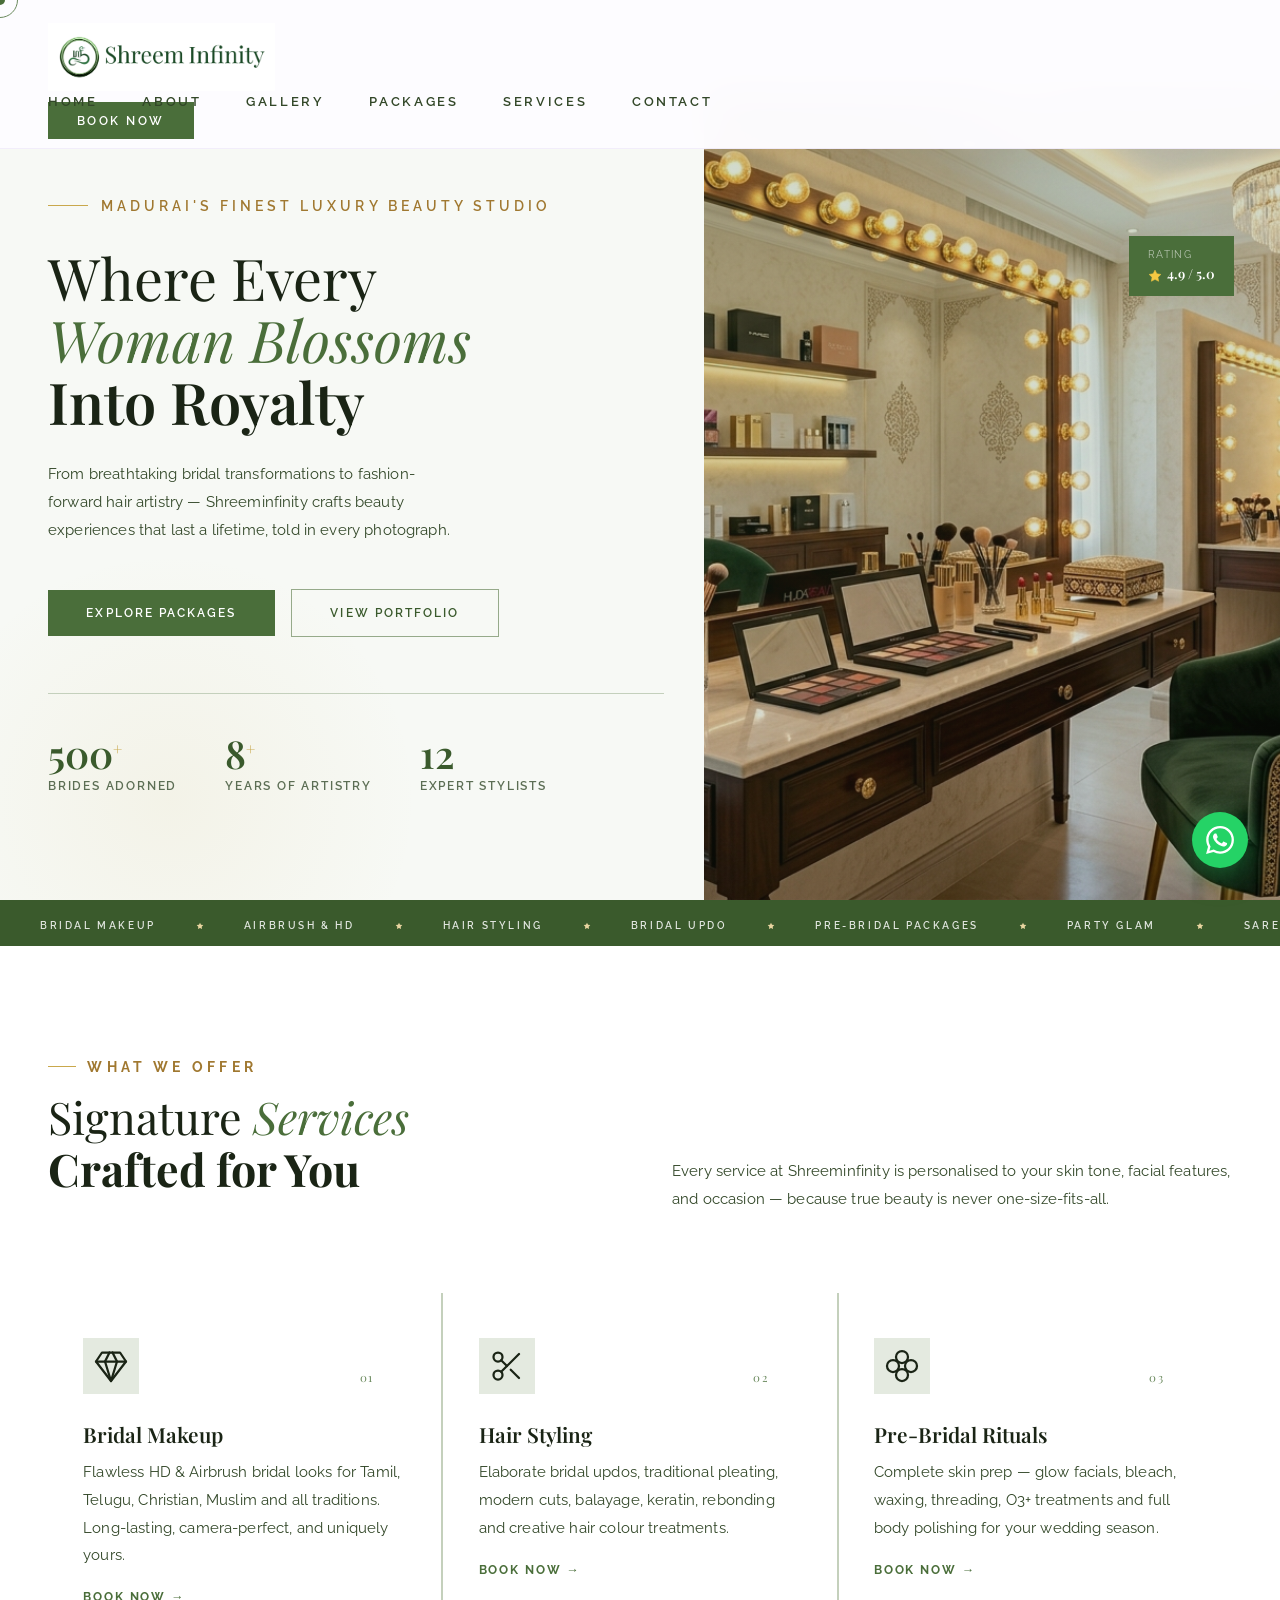
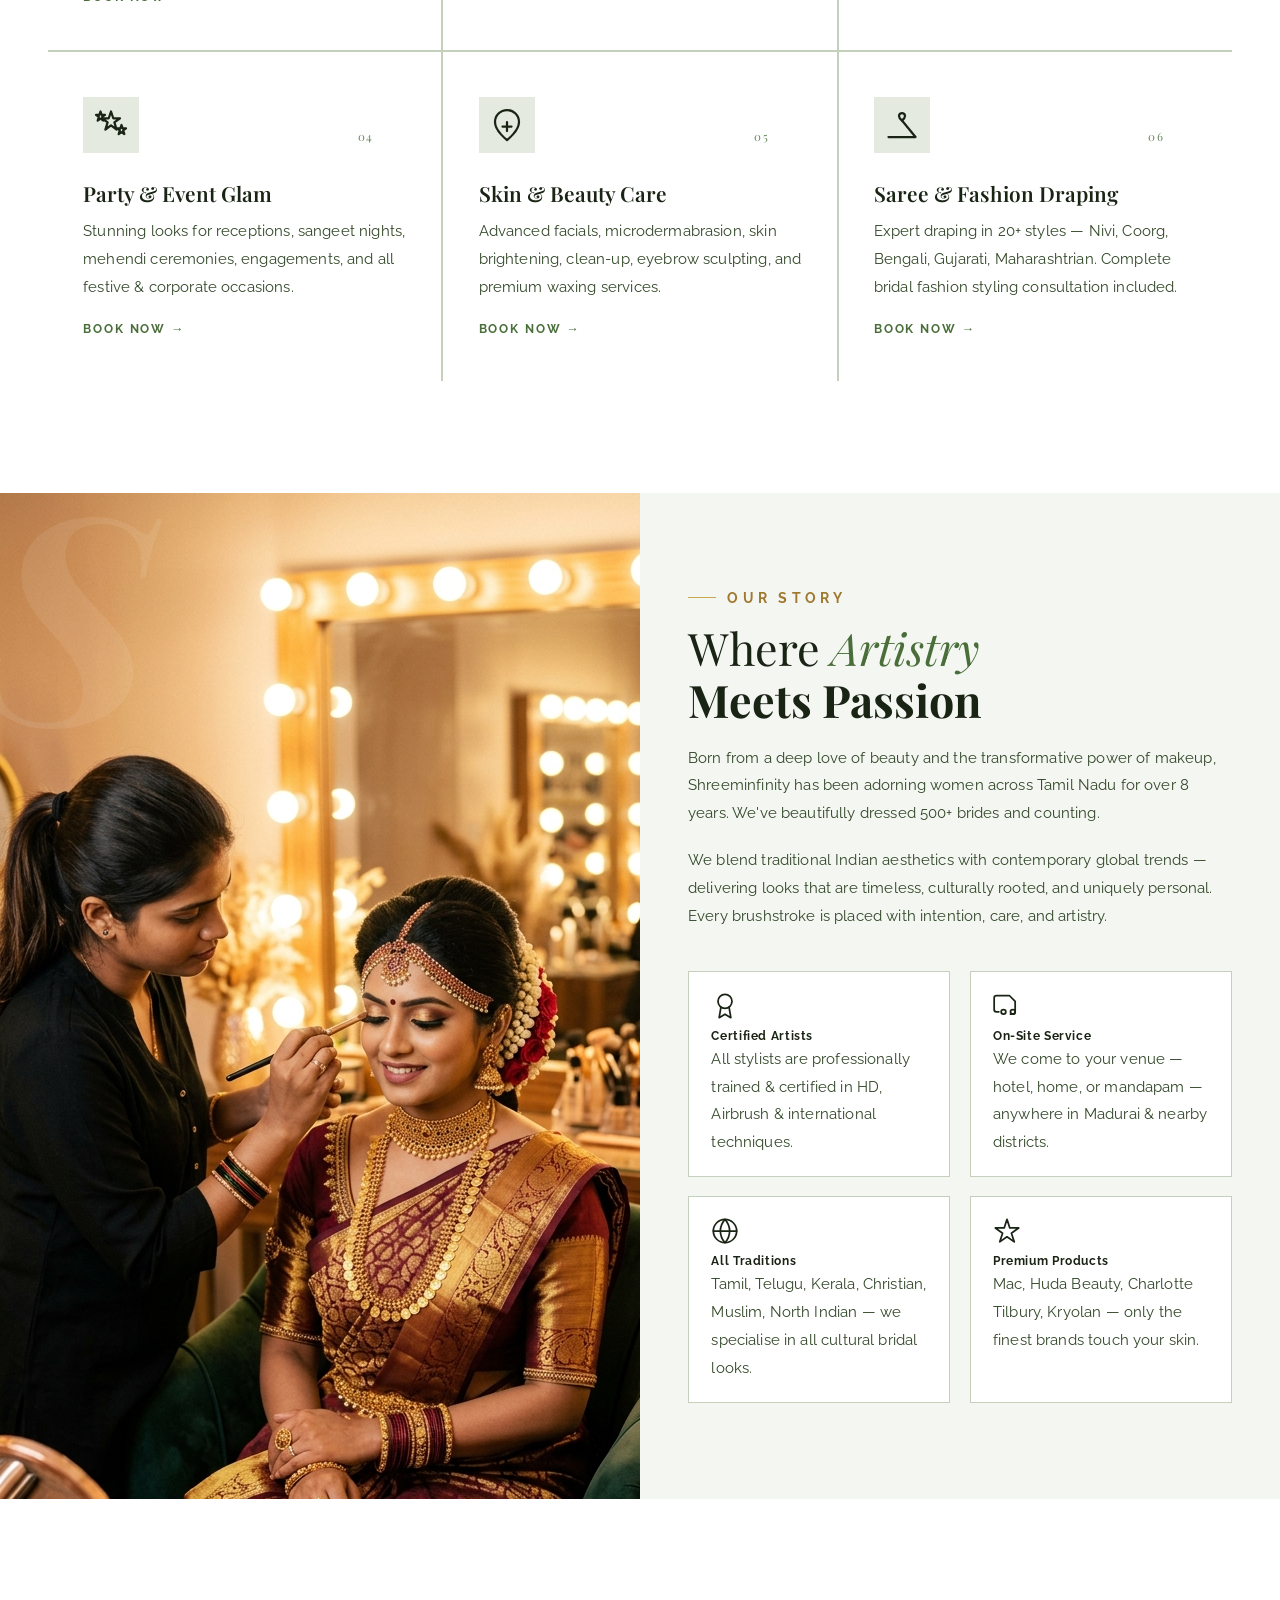
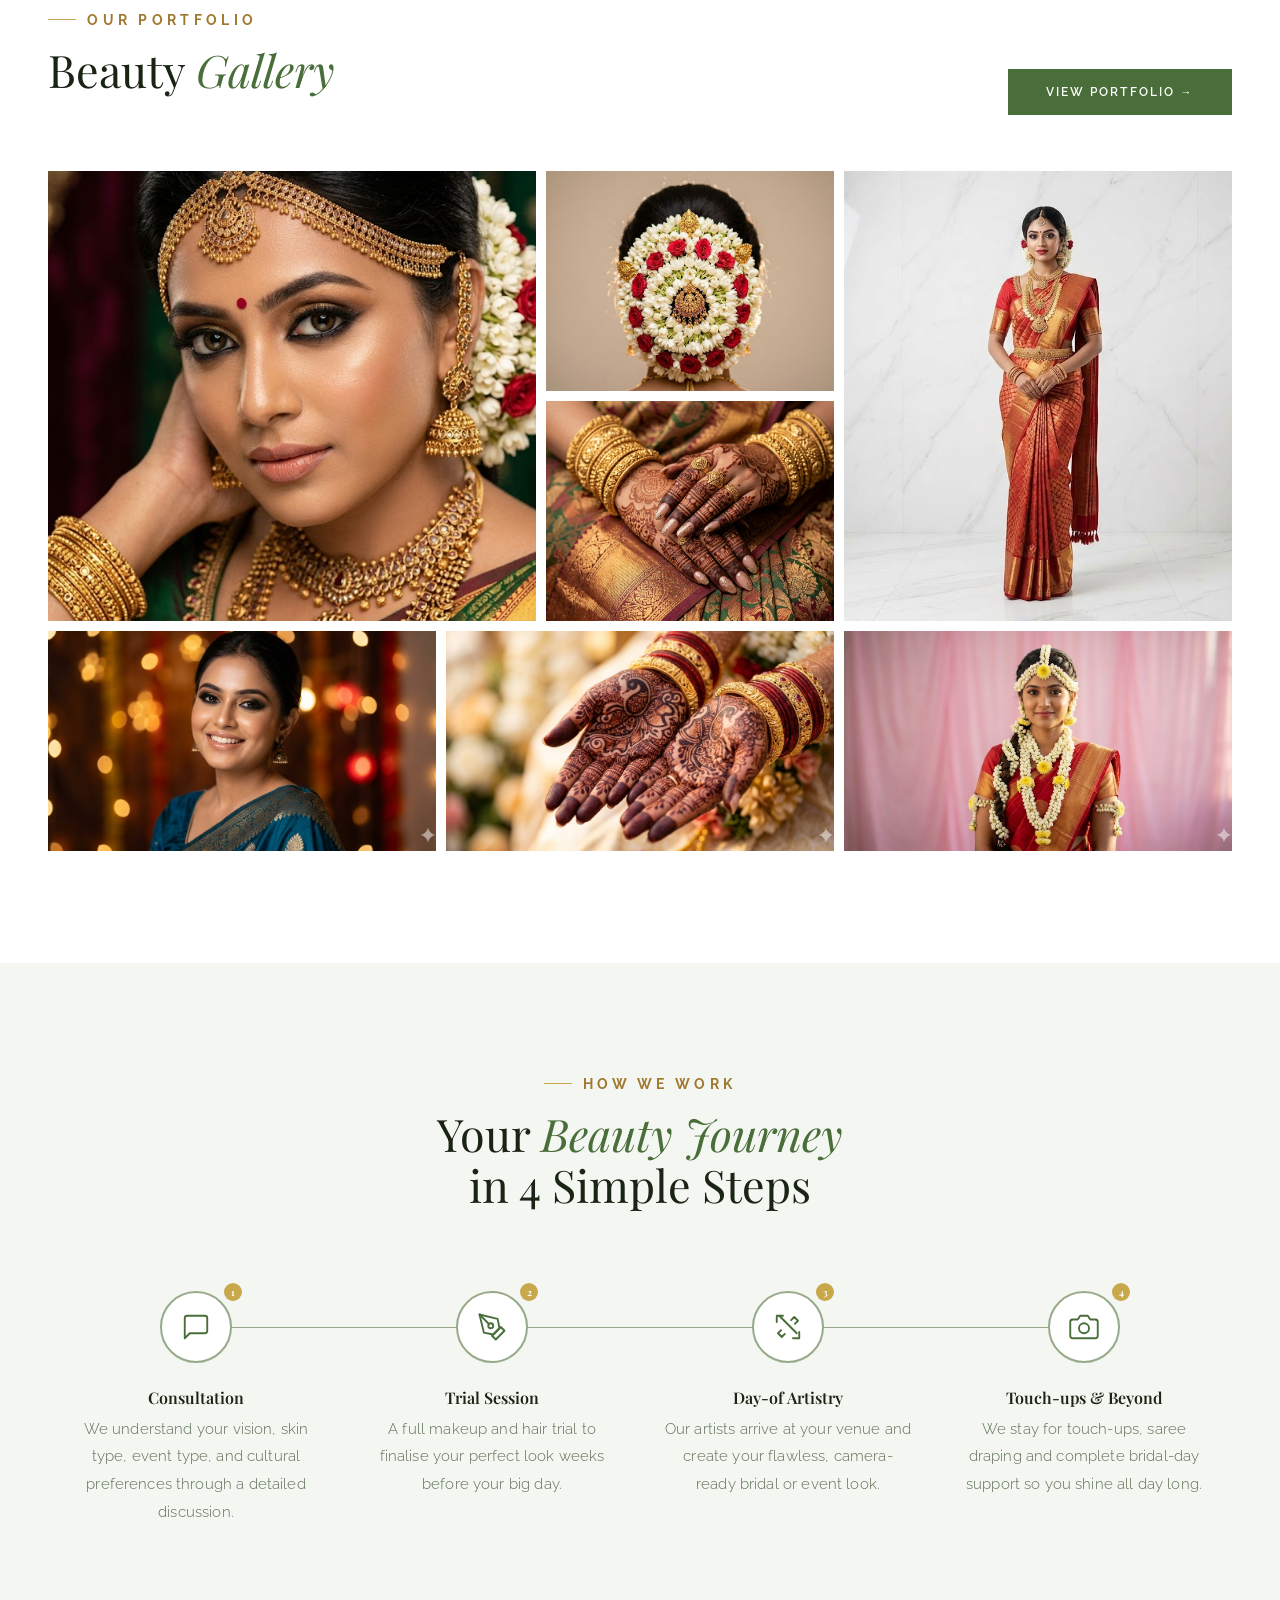
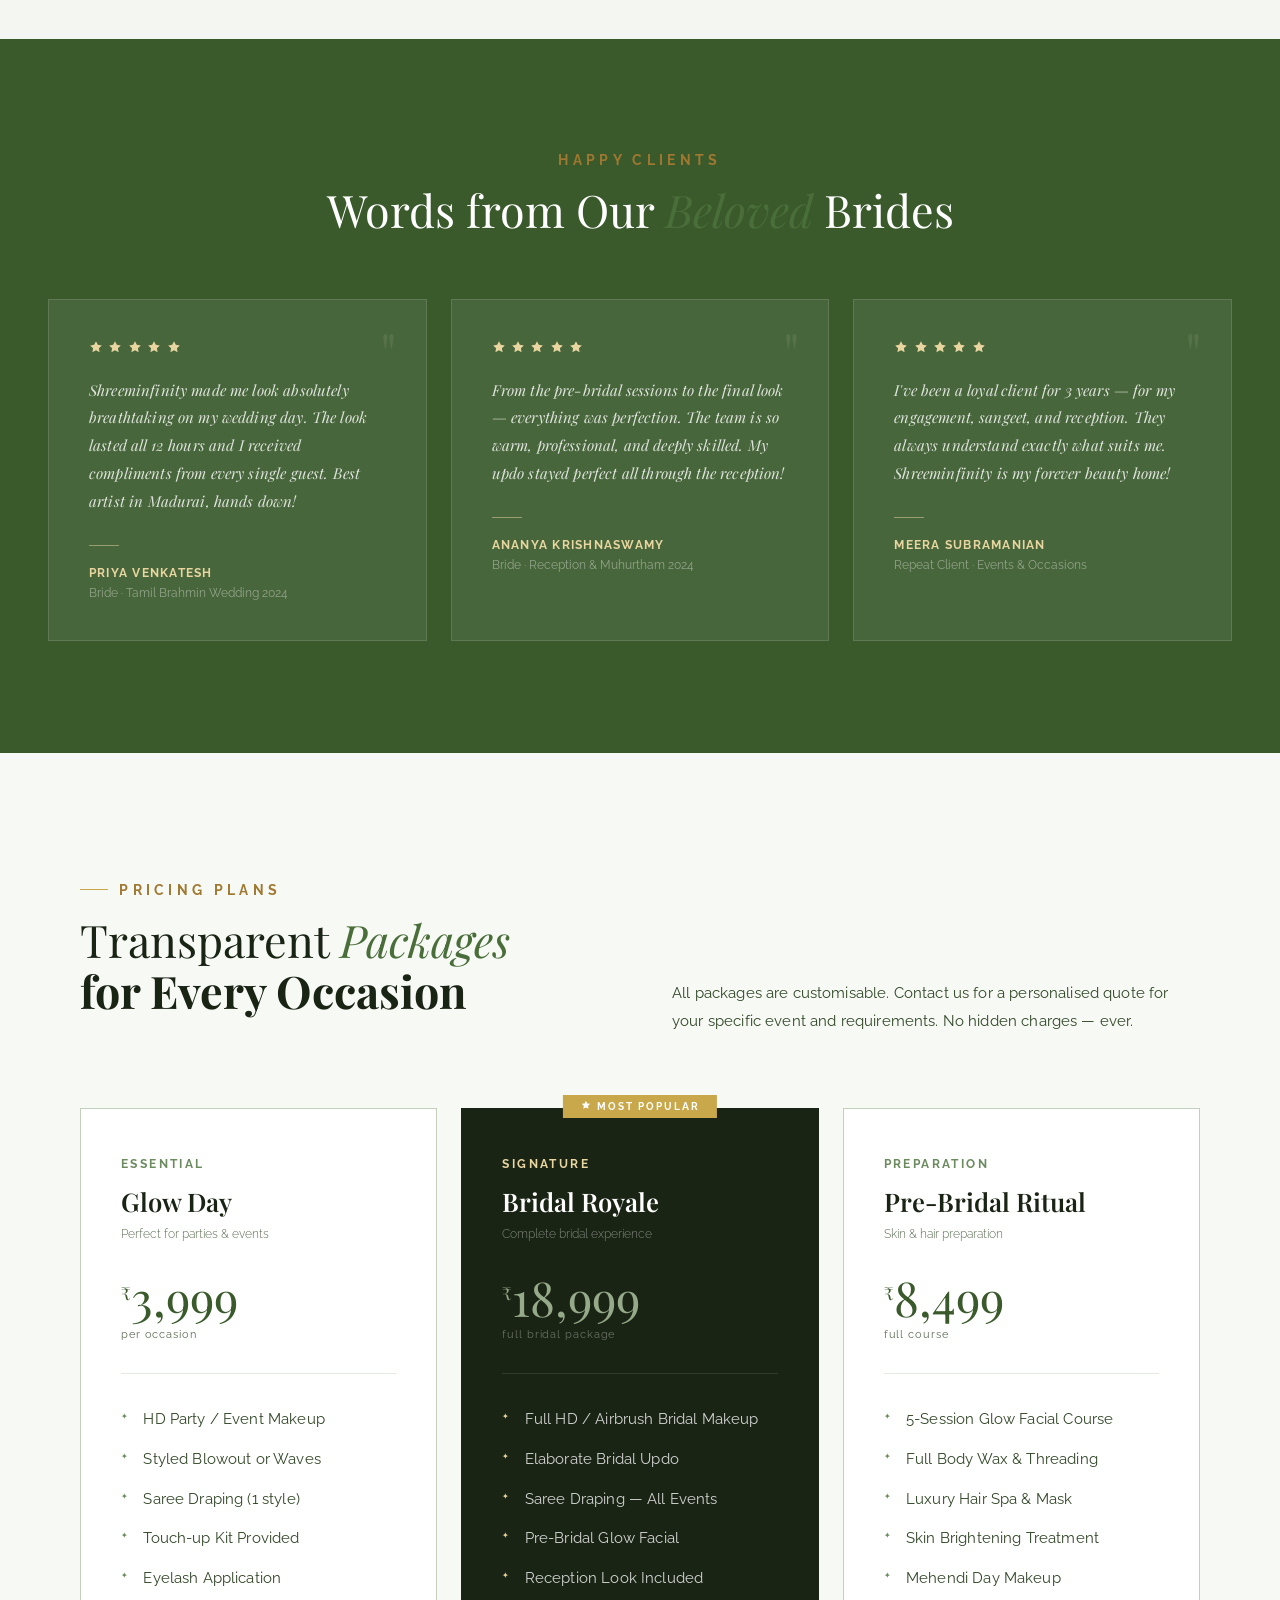
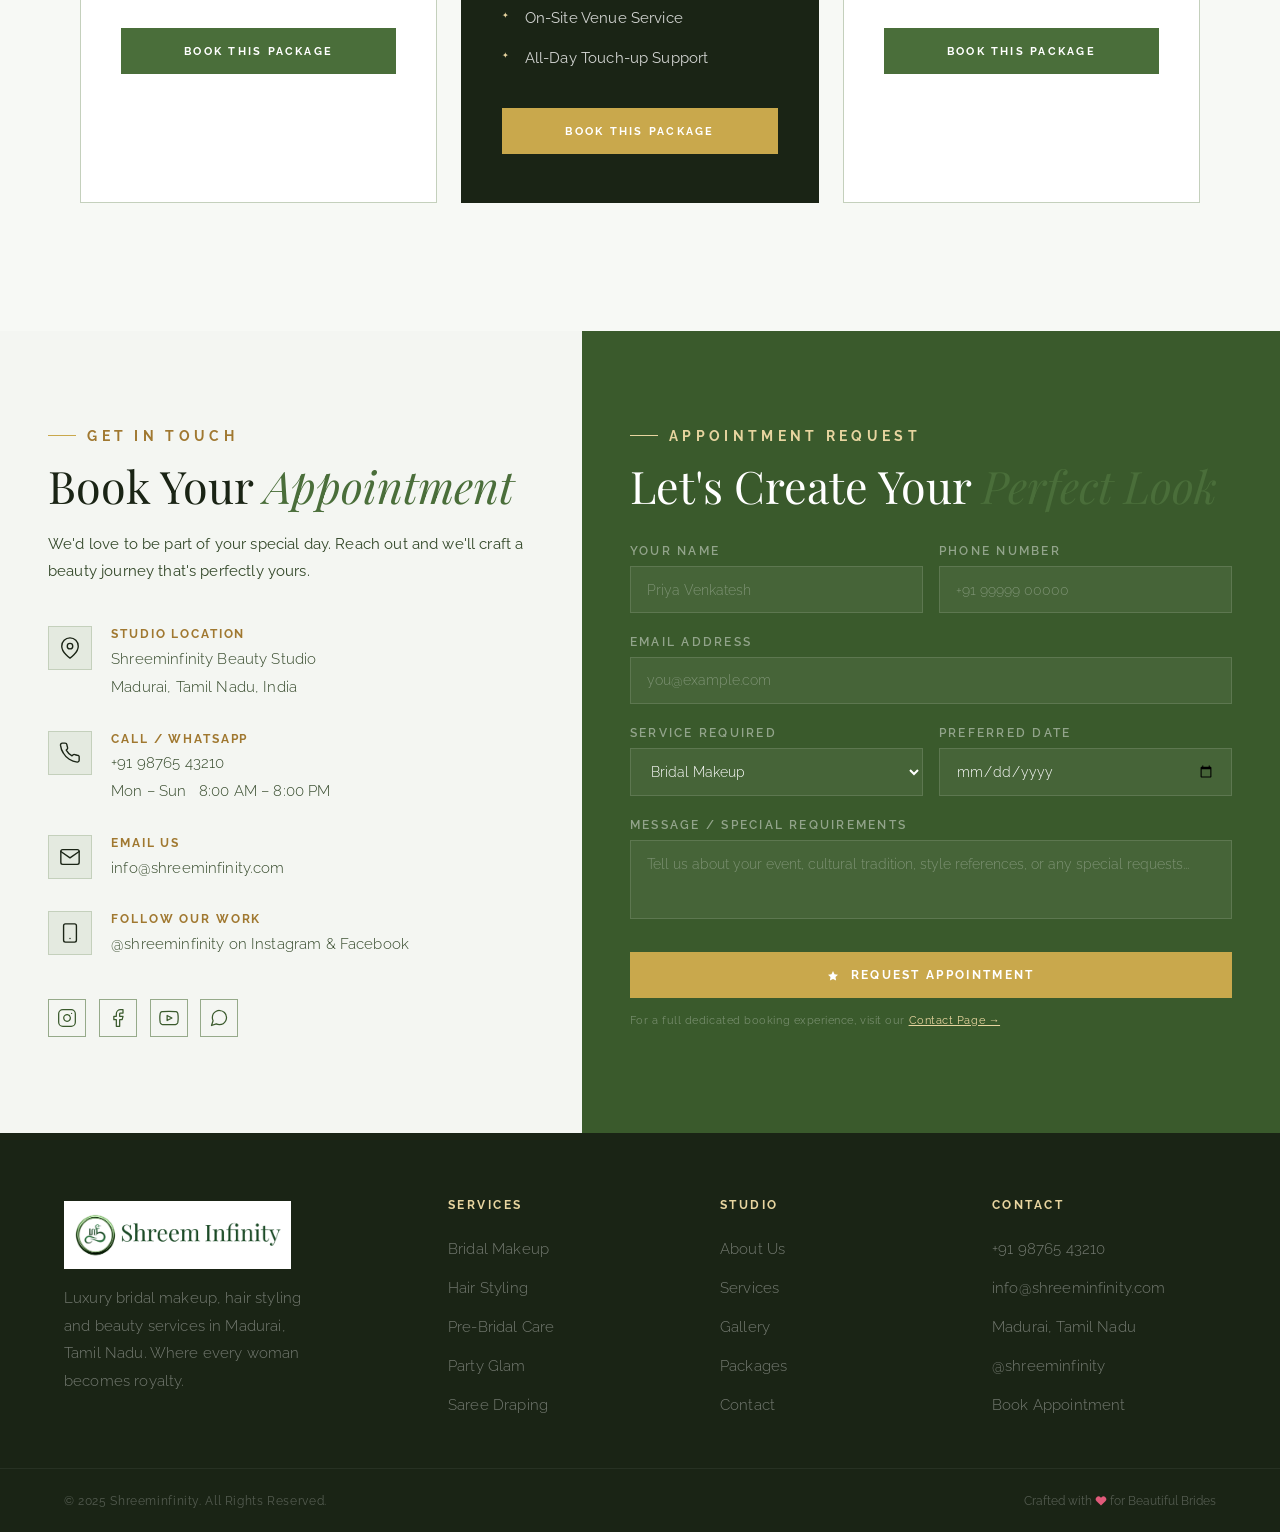
==== commit 2a4c28c9: "font size changes" ====
--- a/index.html
+++ b/index.html
@@ -8,8 +8,8 @@
   <link
     href="https://fonts.googleapis.com/css2?family=Playfair+Display:ital,wght@0,400;0,500;0,600;0,700;1,400;1,600&family=Raleway:wght@300;400;500;600&display=swap"
     rel="stylesheet">
-  <link rel="stylesheet" href="./index.css">
-<link rel="stylesheet" href="./animation.css">
+ <link rel="stylesheet" href="./index.css?v=2">
+<link rel="stylesheet" href="./animation.css?v=2">
   <style>
     /* SVG Icon base styles */
     .icon-svg {
--- a/index.css
+++ b/index.css
@@ -2492,7 +2492,7 @@
 }
 /* ── NAV FULL-WIDTH FIX (always full bleed) ── */
 /* ── NAV FIX ── */
-nav {
+/* nav {
   padding: 0 !important;
 }
 nav.scrolled {
@@ -2514,7 +2514,7 @@
 nav.scrolled .nav-inner {
   padding-top: 1rem;
   padding-bottom: 1rem;
-}
+} */
 /* ── RESPONSIVE PARAGRAPH READABILITY (all zoom levels) ── */
 .hero-desc,
 .sec-sub,
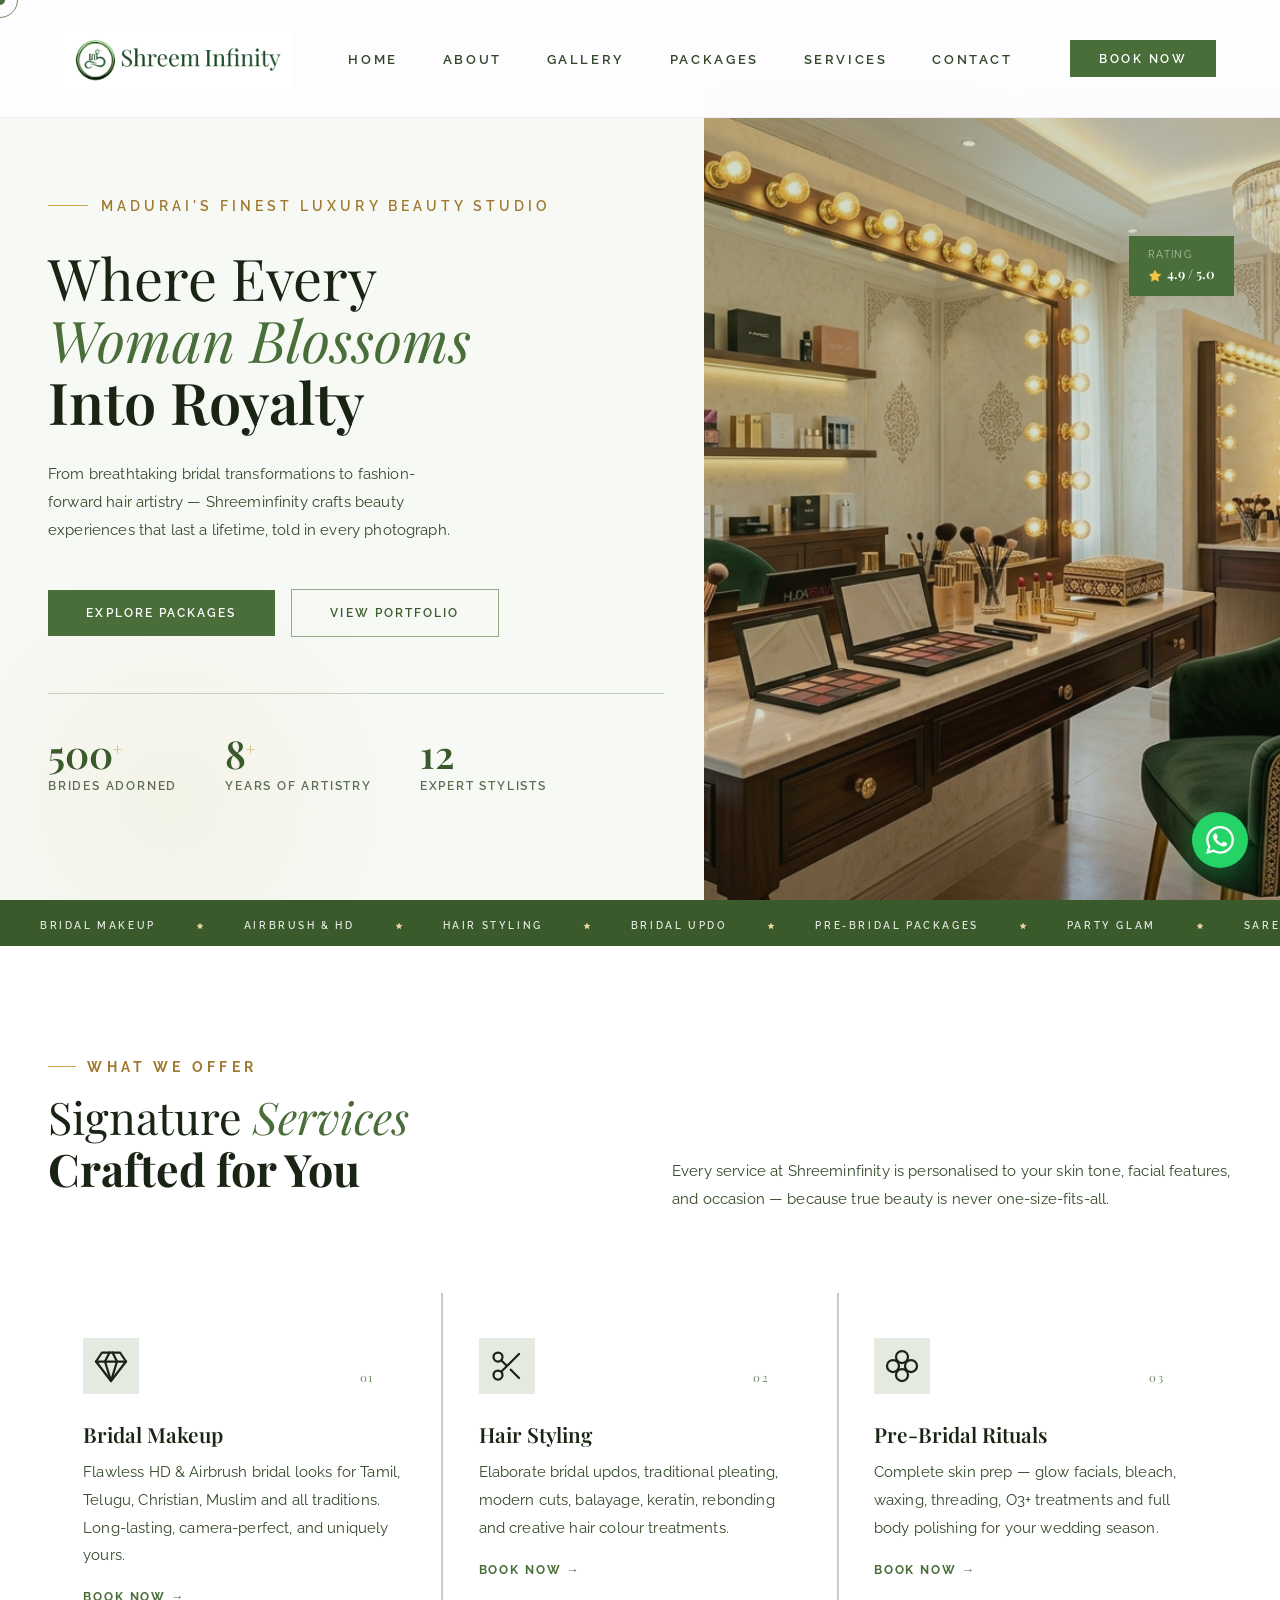
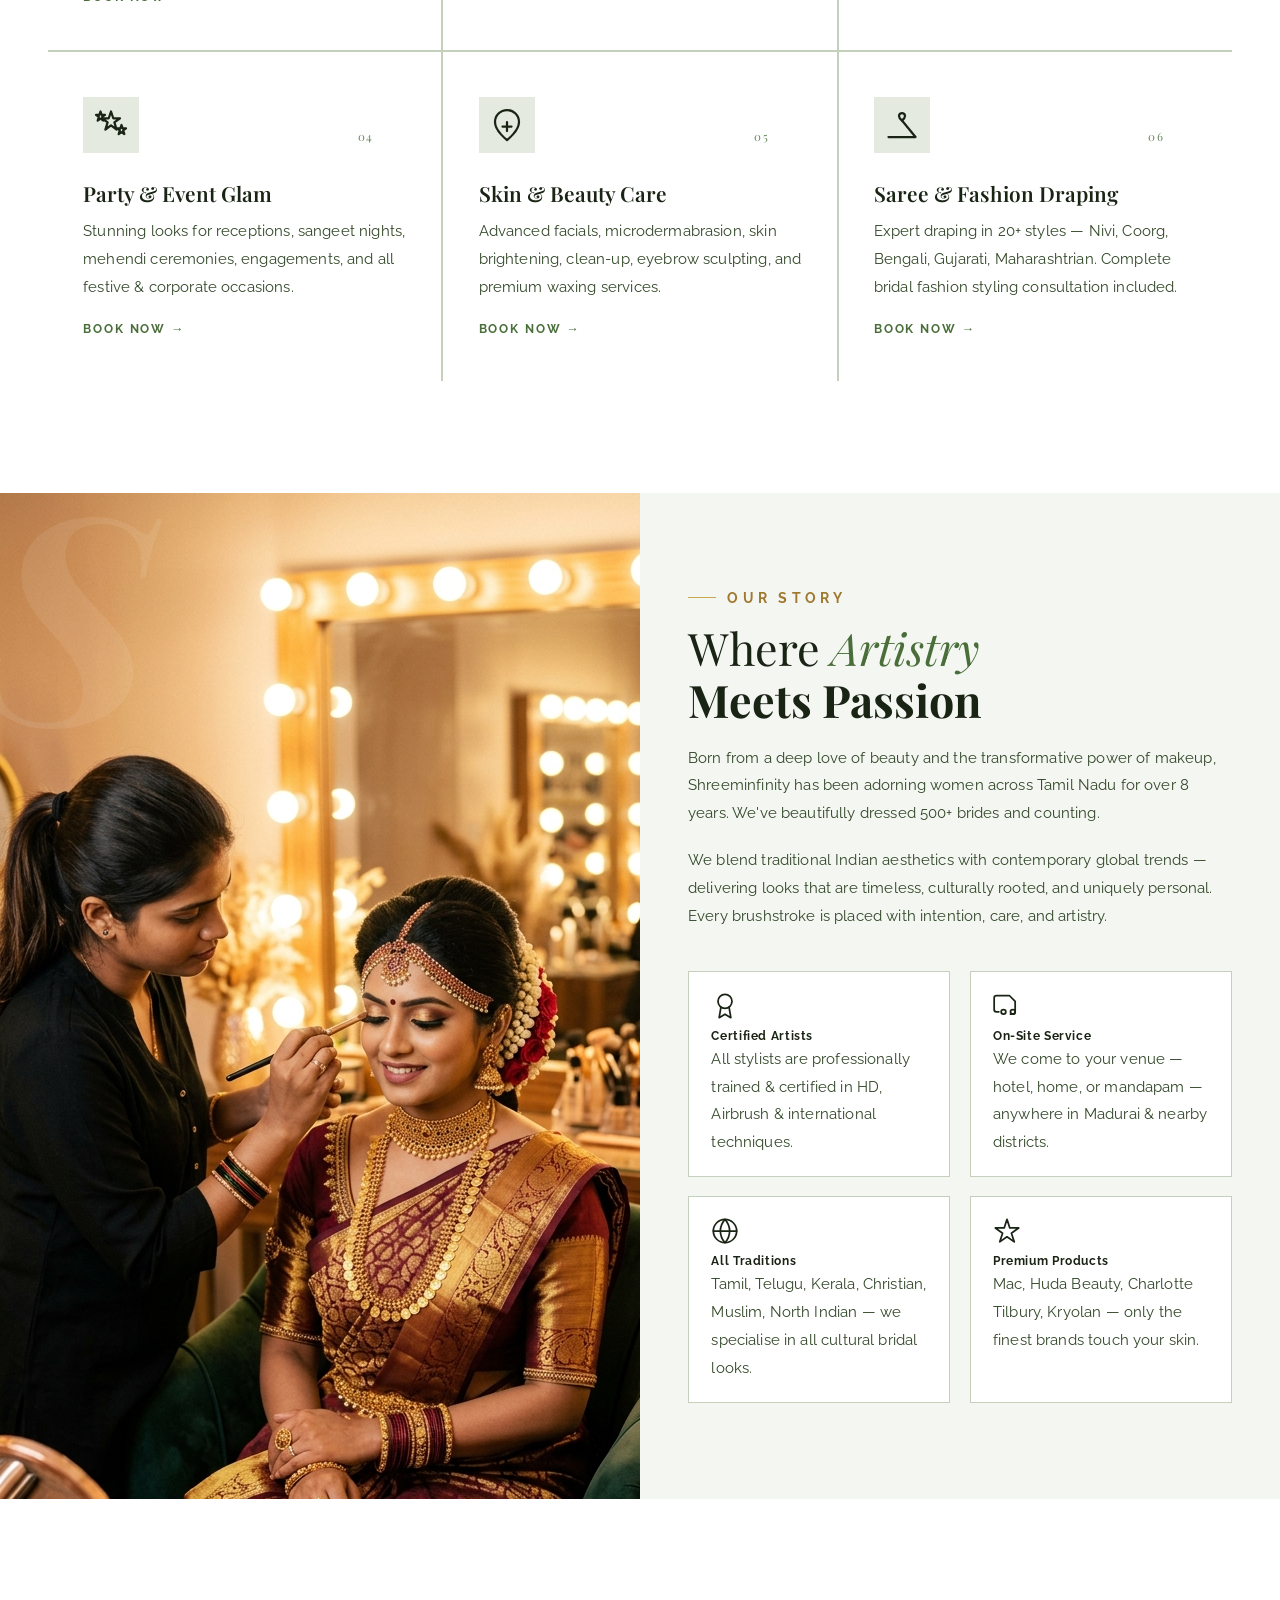
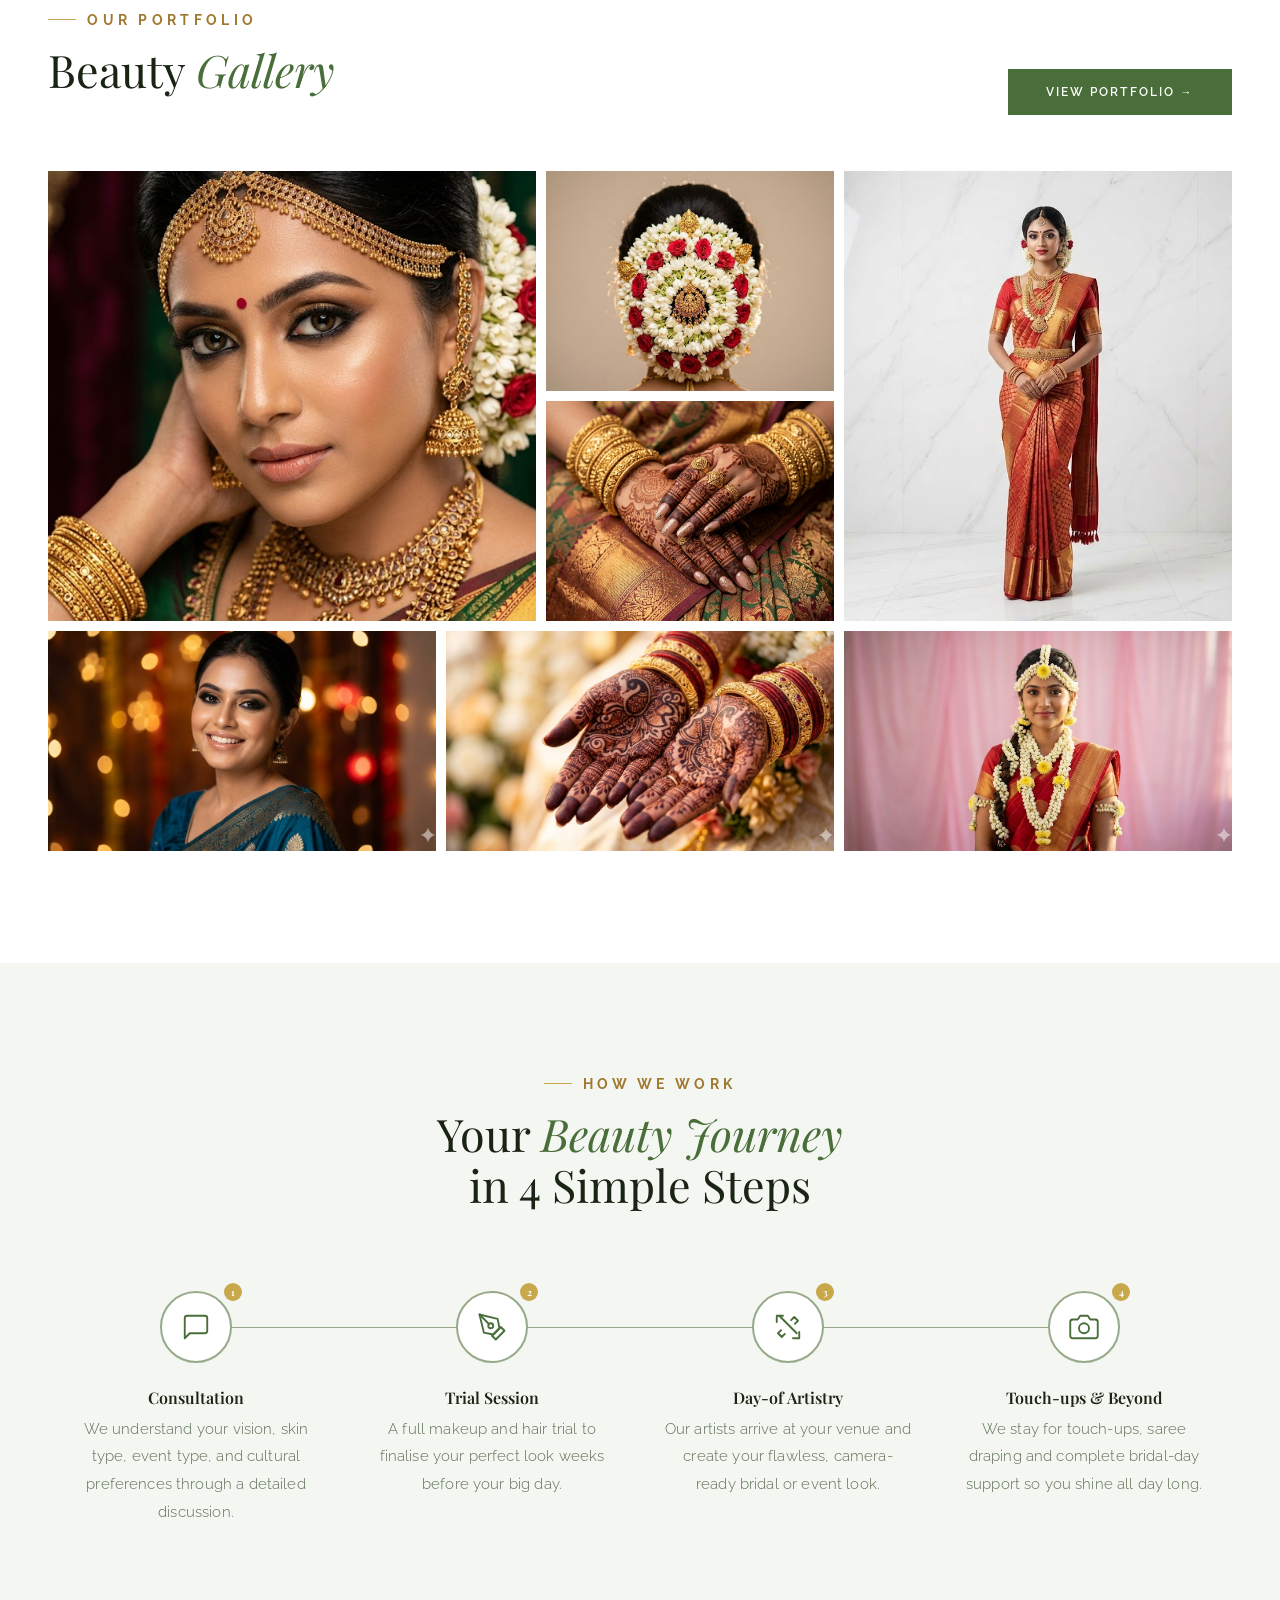
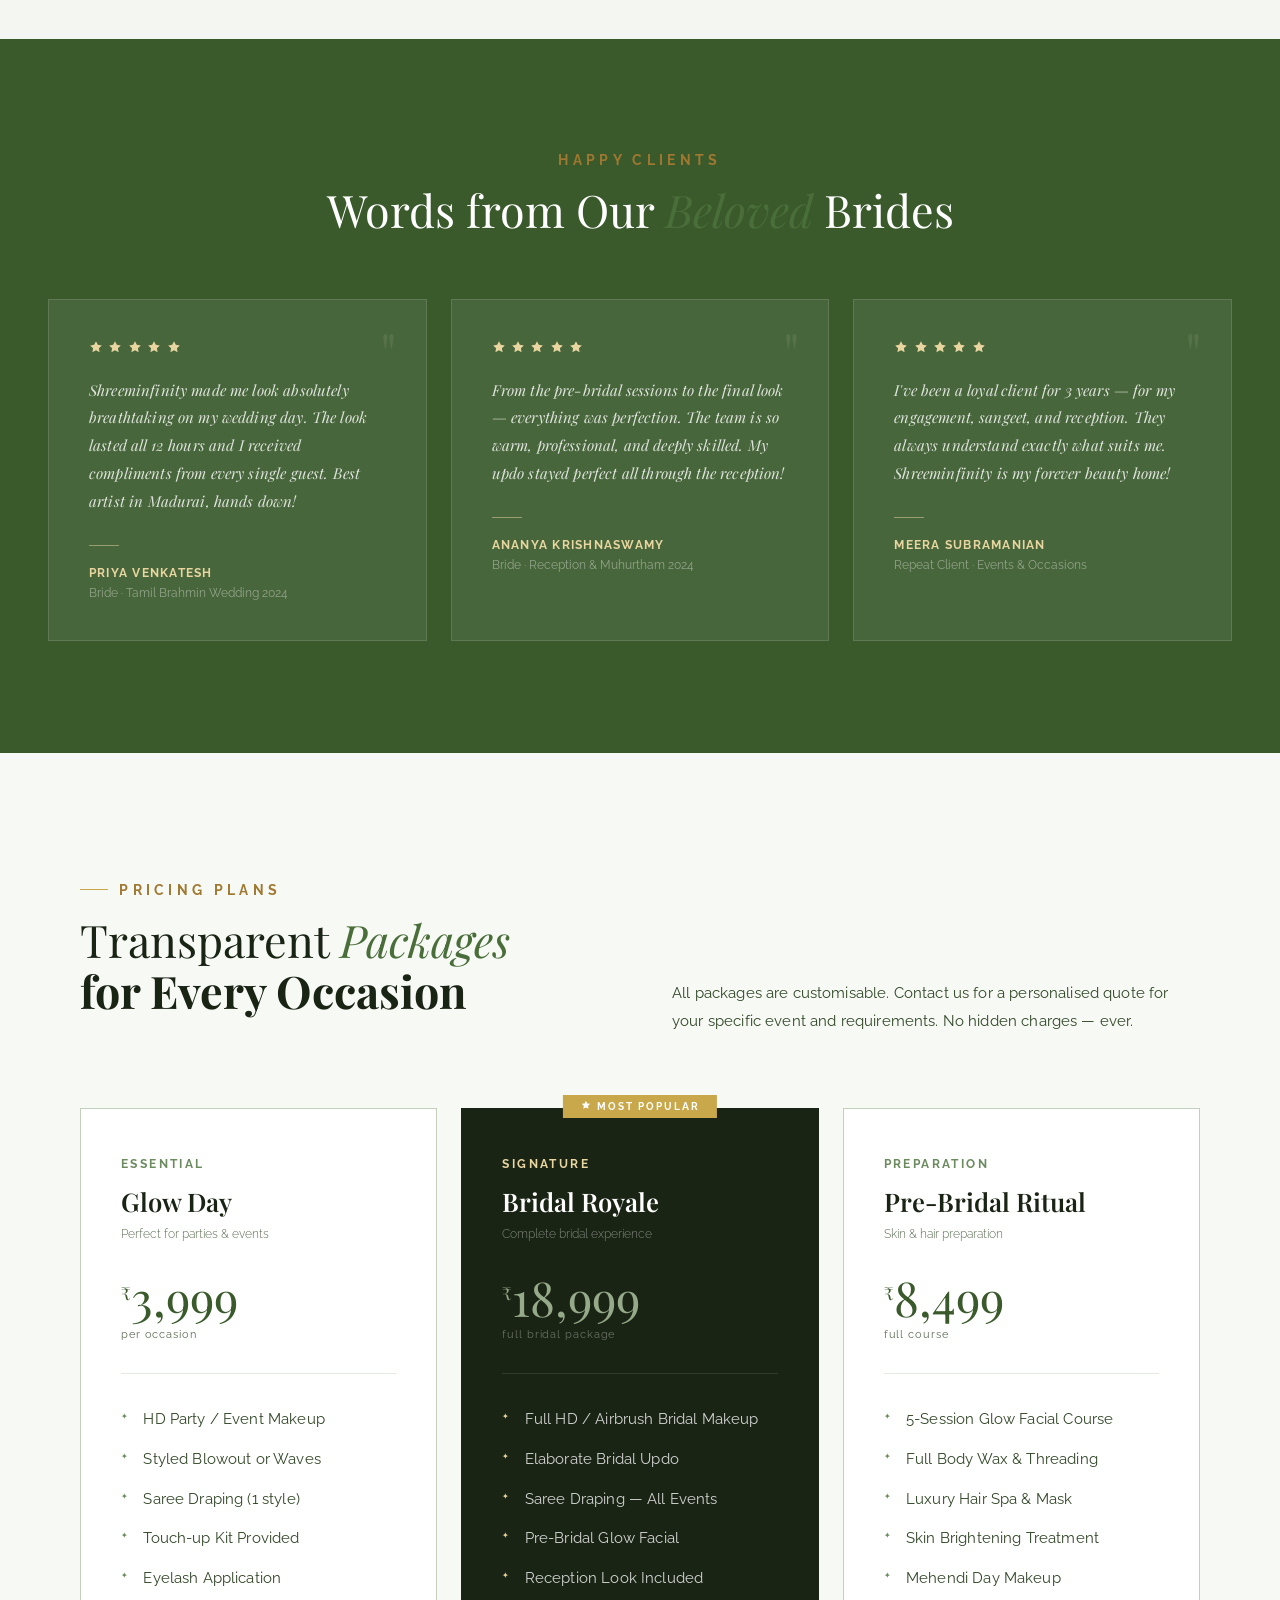
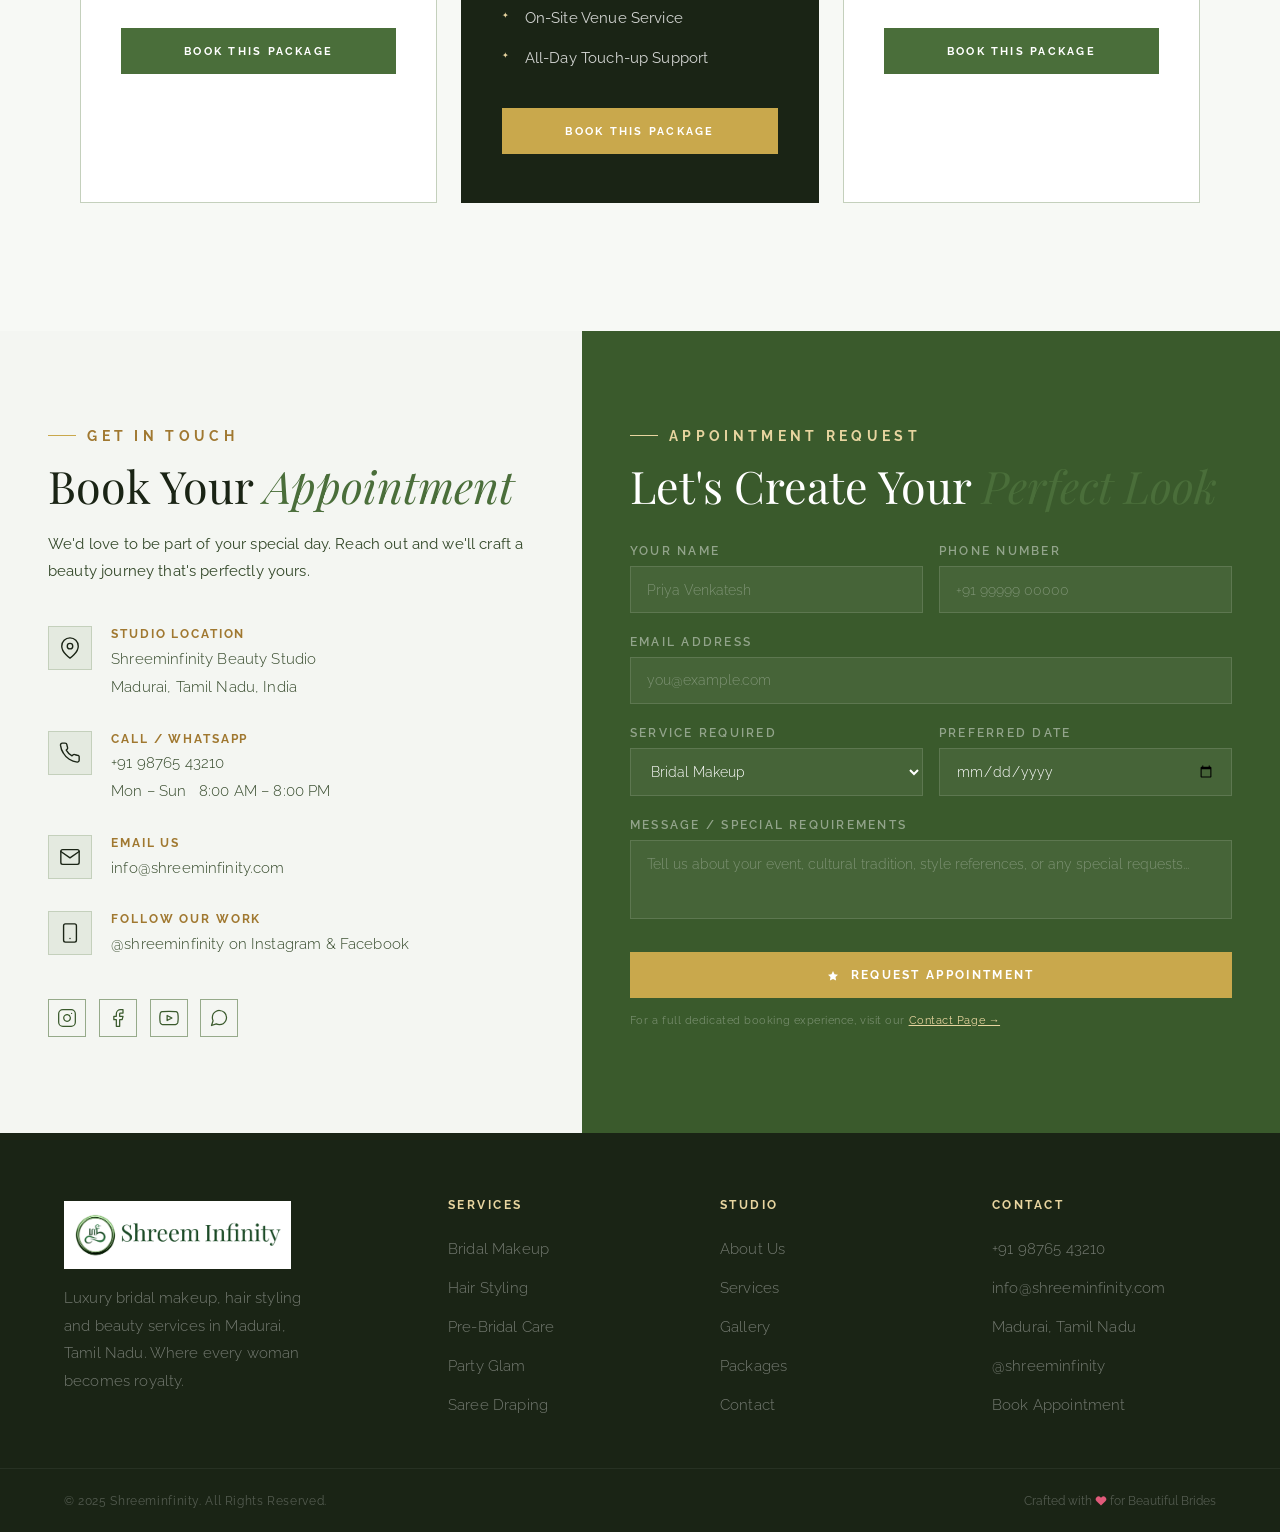
==== commit efb0a3a3: "font size changes" ====
--- a/index.html
+++ b/index.html
@@ -8,8 +8,8 @@
   <link
     href="https://fonts.googleapis.com/css2?family=Playfair+Display:ital,wght@0,400;0,500;0,600;0,700;1,400;1,600&family=Raleway:wght@300;400;500;600&display=swap"
     rel="stylesheet">
- <link rel="stylesheet" href="./index.css?v=2">
-<link rel="stylesheet" href="./animation.css?v=2">
+ <link rel="stylesheet" href="./index.css?v=3">
+<link rel="stylesheet" href="./animation.css?v=3">
   <style>
     /* SVG Icon base styles */
     .icon-svg {
--- a/index.css
+++ b/index.css
@@ -2492,7 +2492,7 @@
 }
 /* ── NAV FULL-WIDTH FIX (always full bleed) ── */
 /* ── NAV FIX ── */
-/* nav {
+nav {
   padding: 0 !important;
 }
 nav.scrolled {
@@ -2514,7 +2514,7 @@
 nav.scrolled .nav-inner {
   padding-top: 1rem;
   padding-bottom: 1rem;
-} */
+}
 /* ── RESPONSIVE PARAGRAPH READABILITY (all zoom levels) ── */
 .hero-desc,
 .sec-sub,
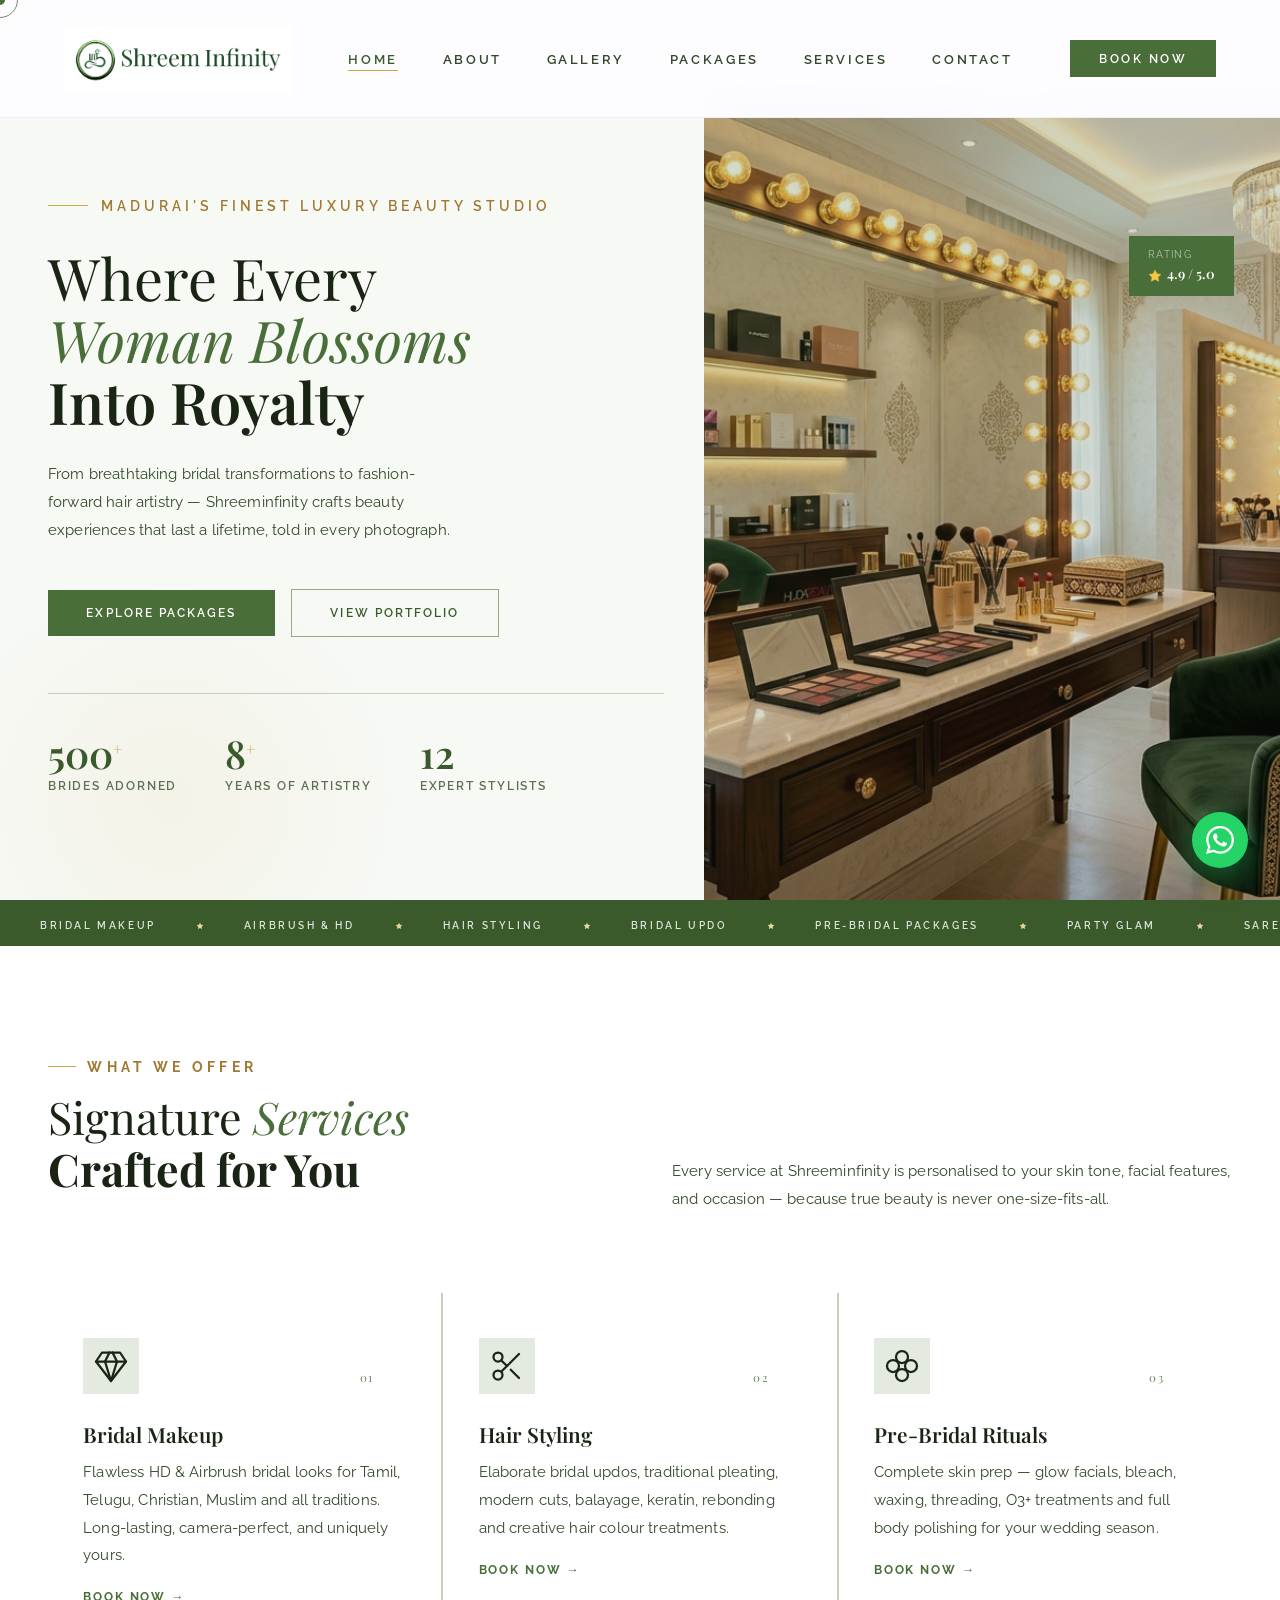
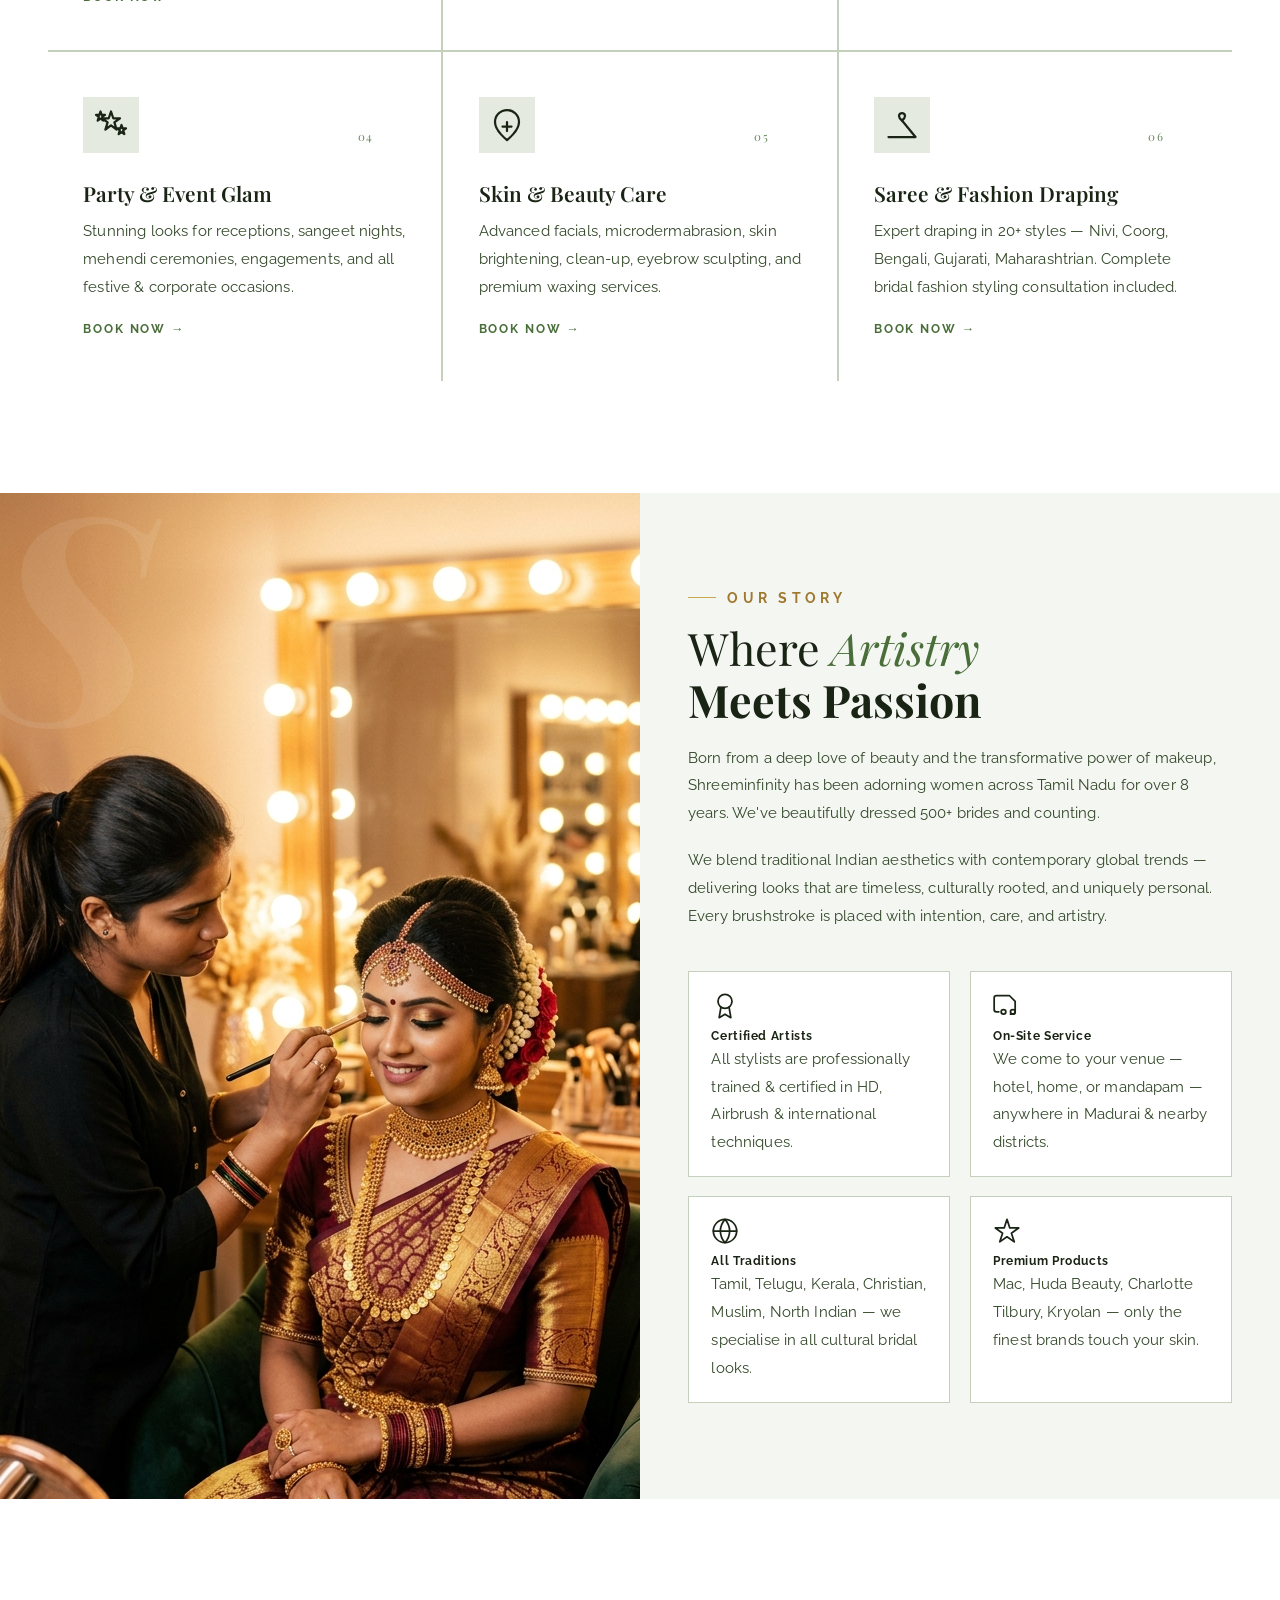
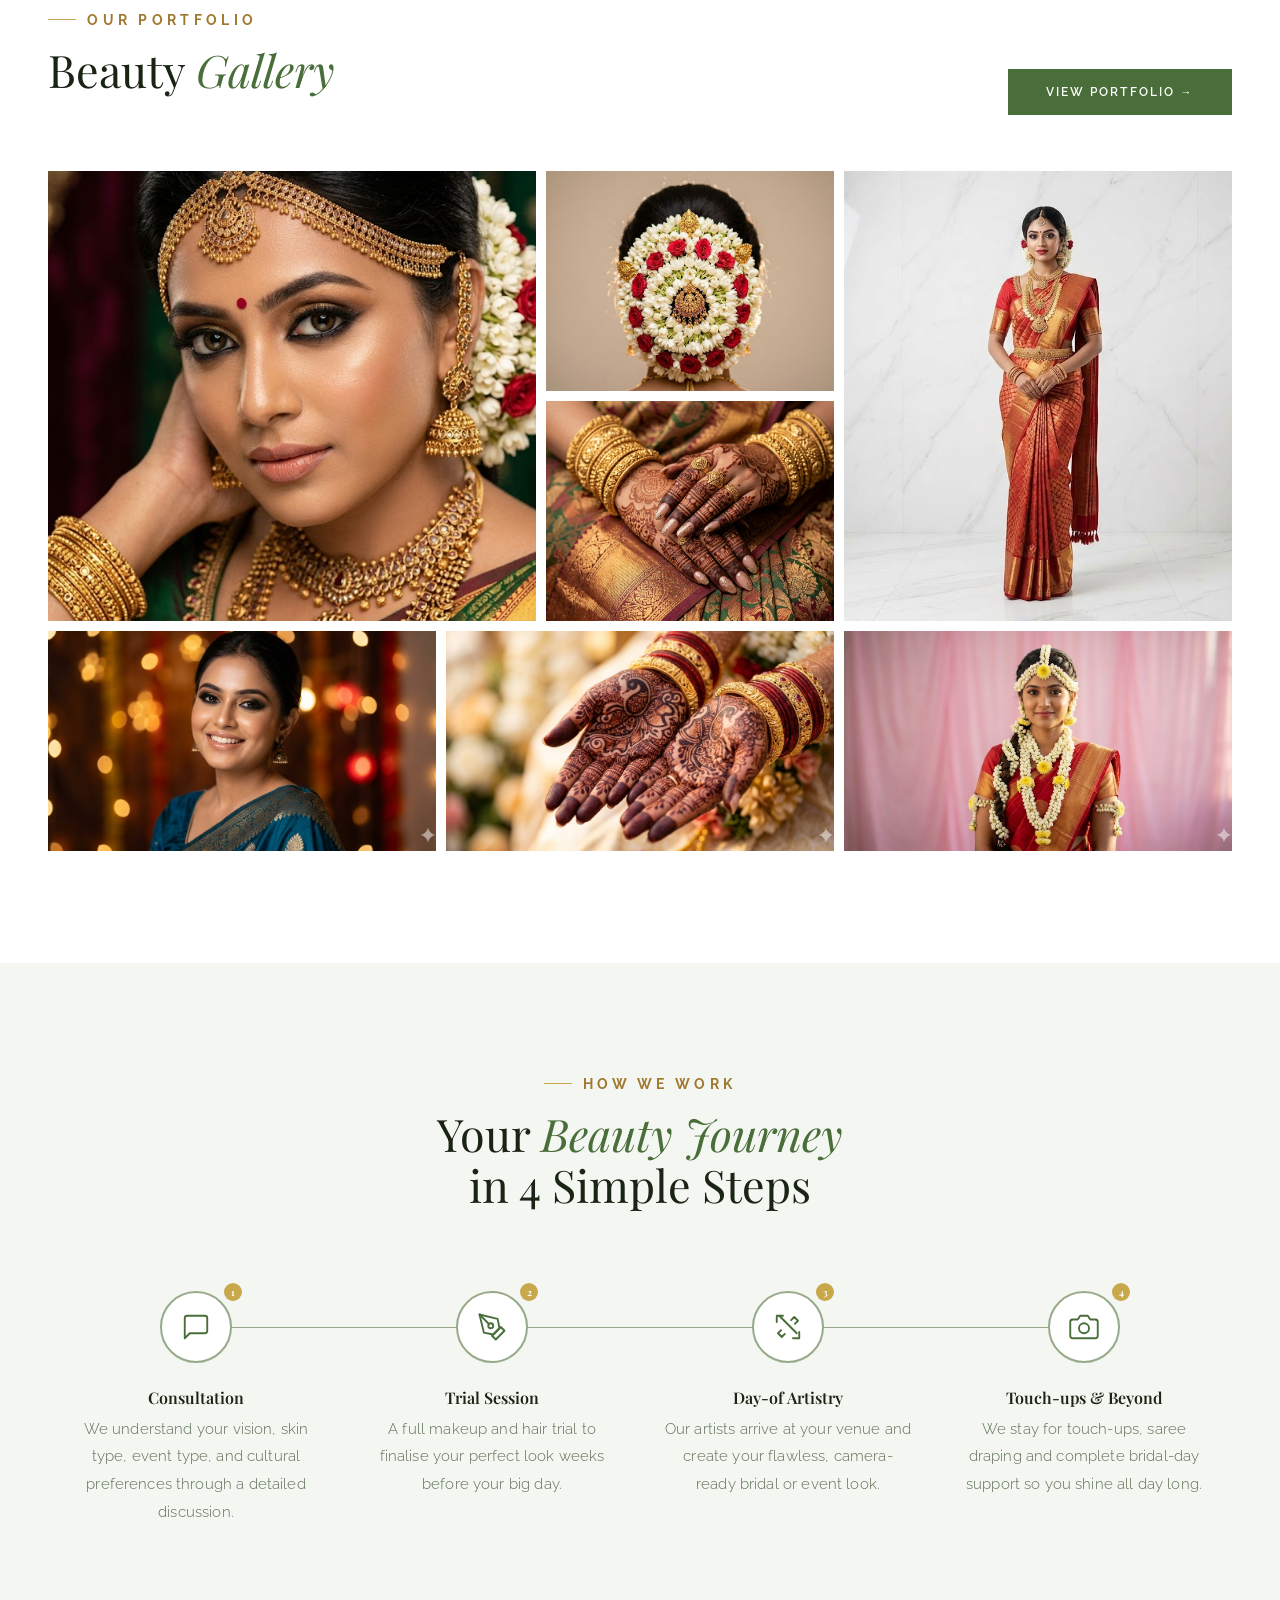
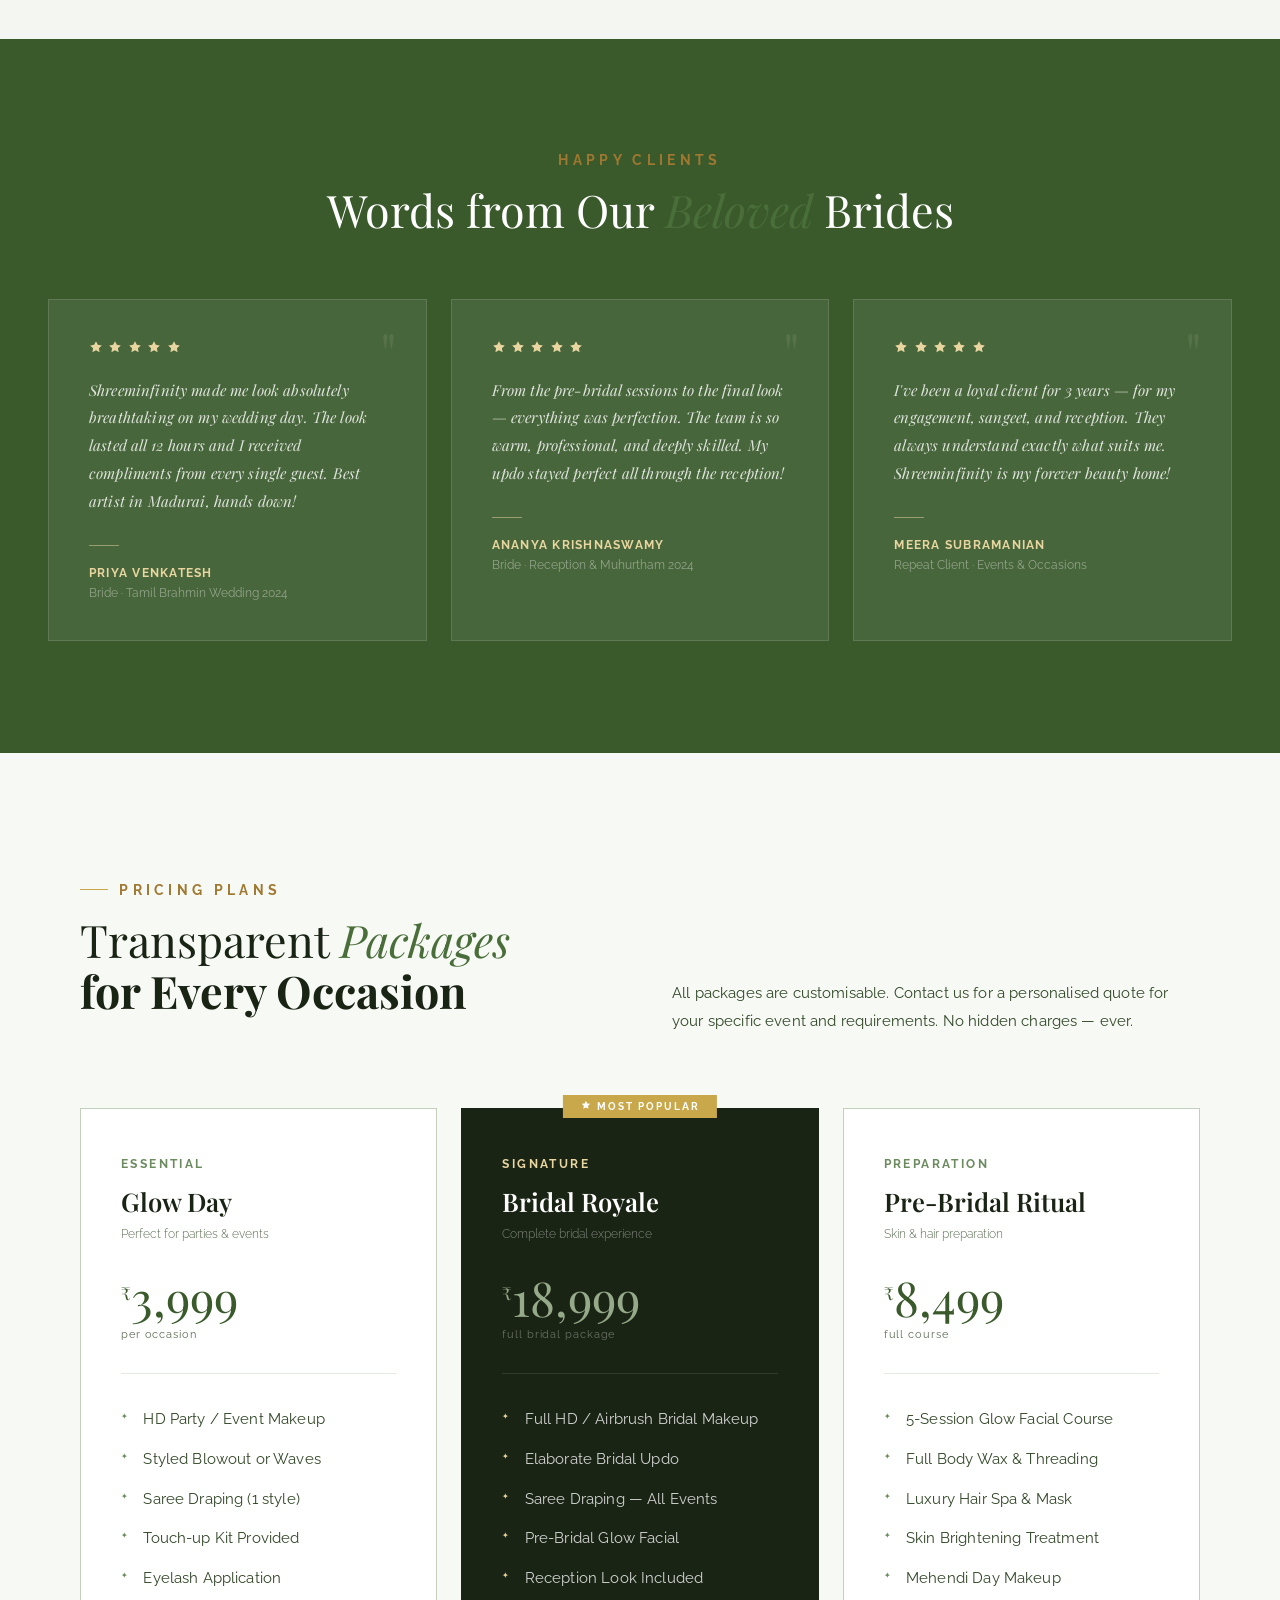
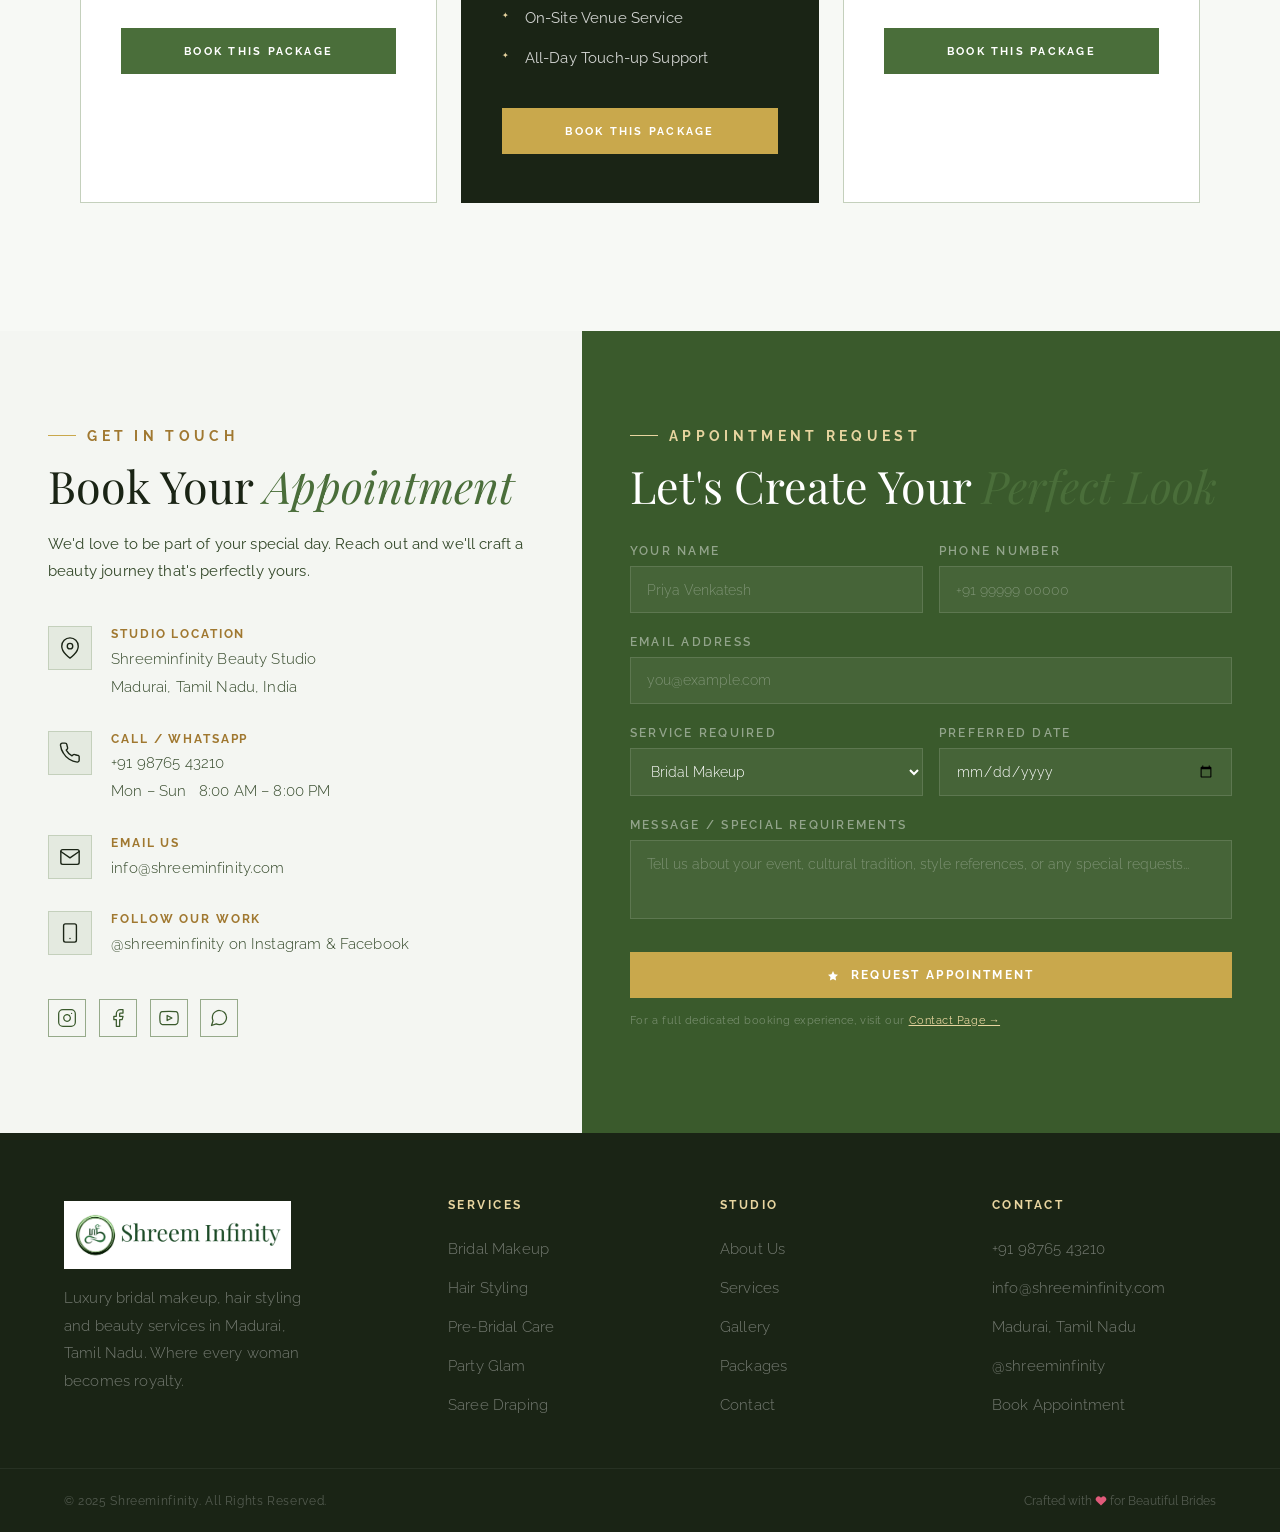
==== commit db707a38: "font size changes" ====
--- a/index.html
+++ b/index.html
@@ -109,7 +109,7 @@
       <img src="./images/logo.png" alt="Shreeminfinity" class="nav-logo">
     </a>
     <ul class="nav-links">
-      <li><a href="index.html">Home</a></li>
+      <li><a href="index.html" class="active">Home</a></li>
       <li><a href="about.html">About</a></li>
       <li><a href="gallery.html">Gallery</a></li>
       <li><a href="ratecard.html">Packages</a></li>
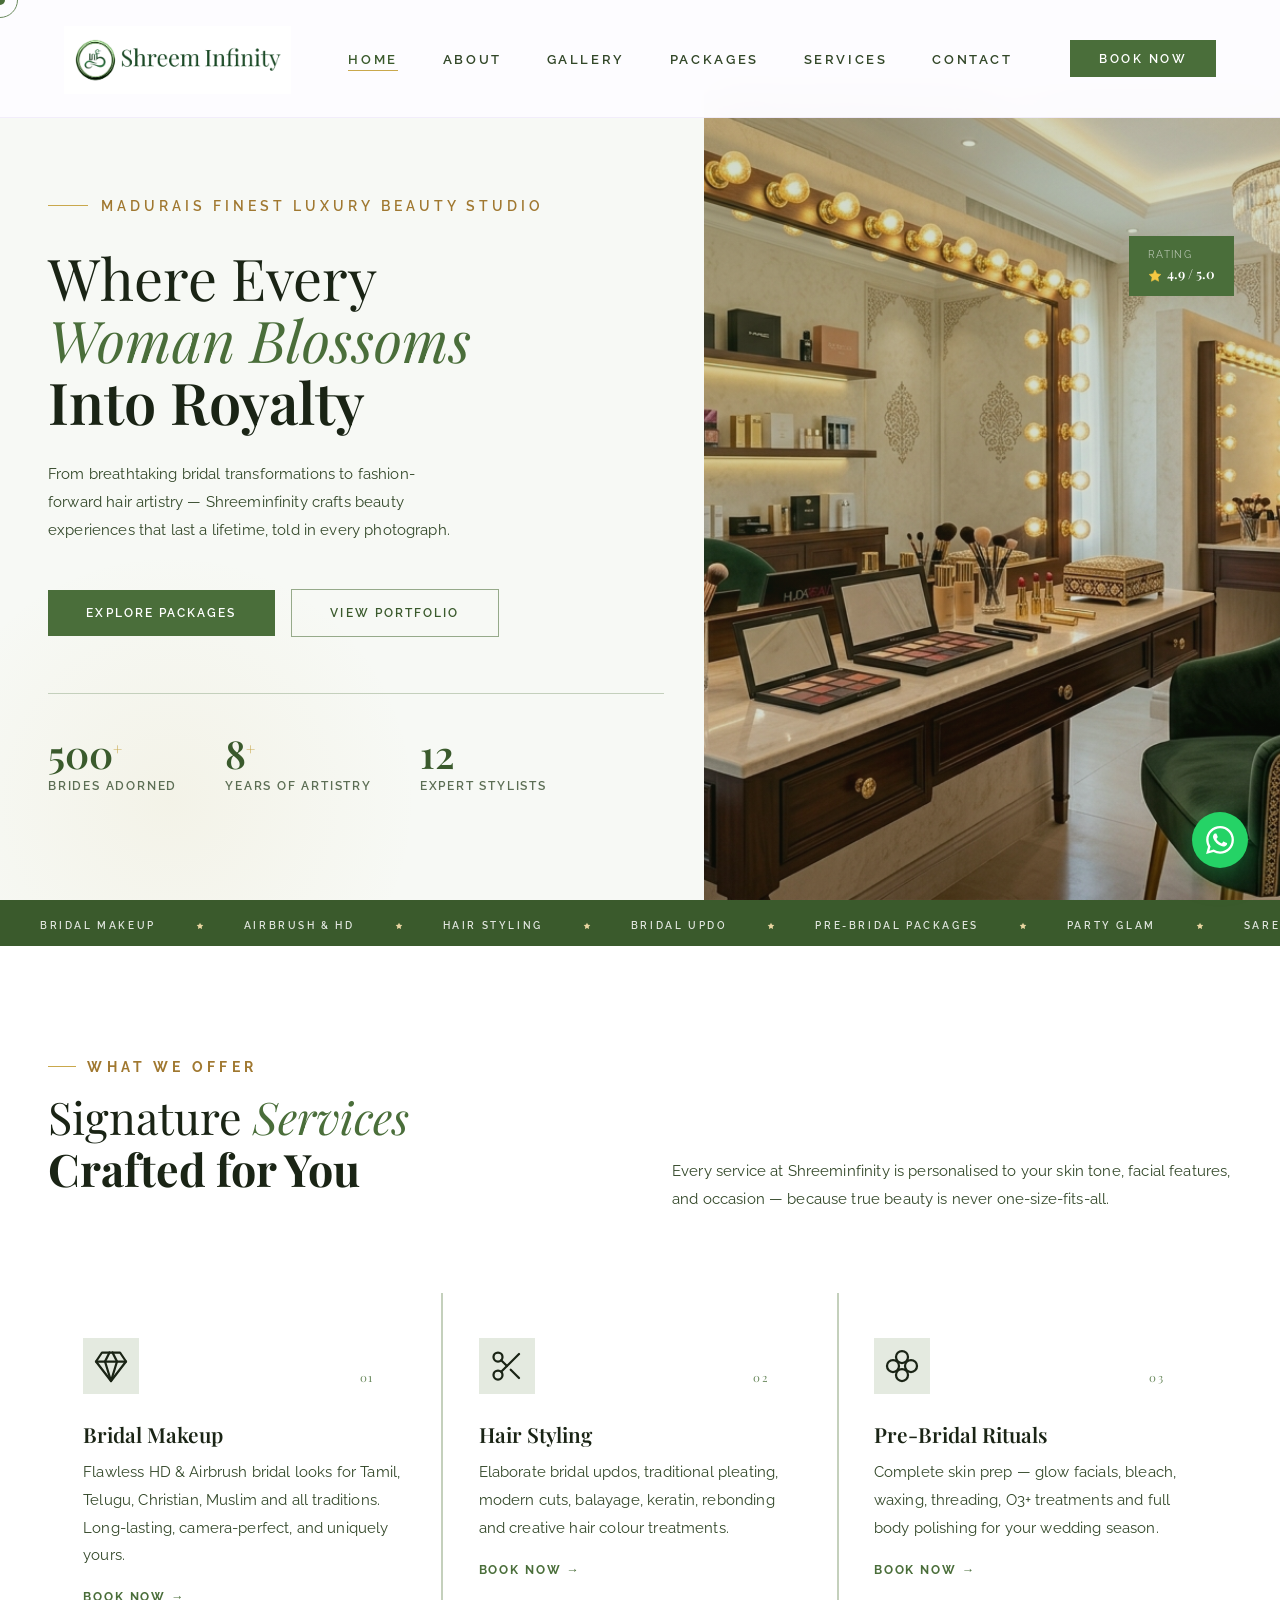
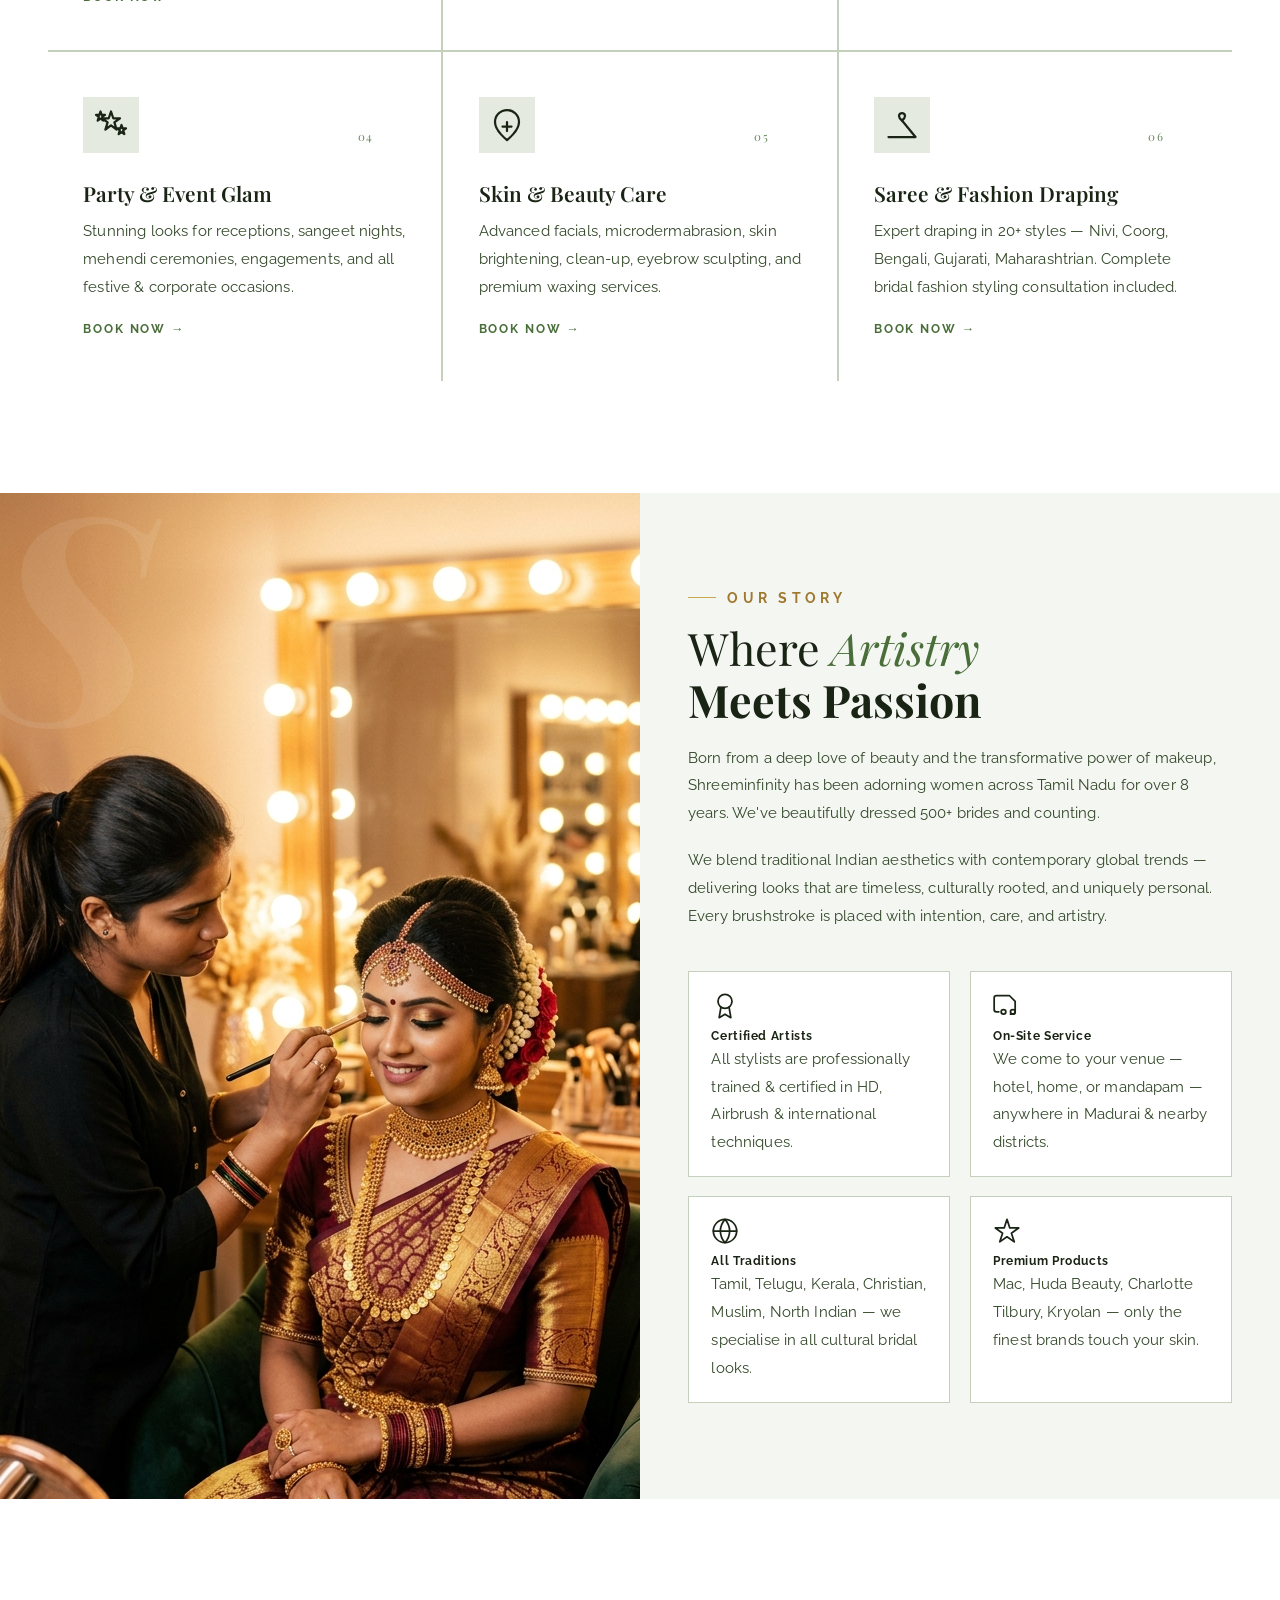
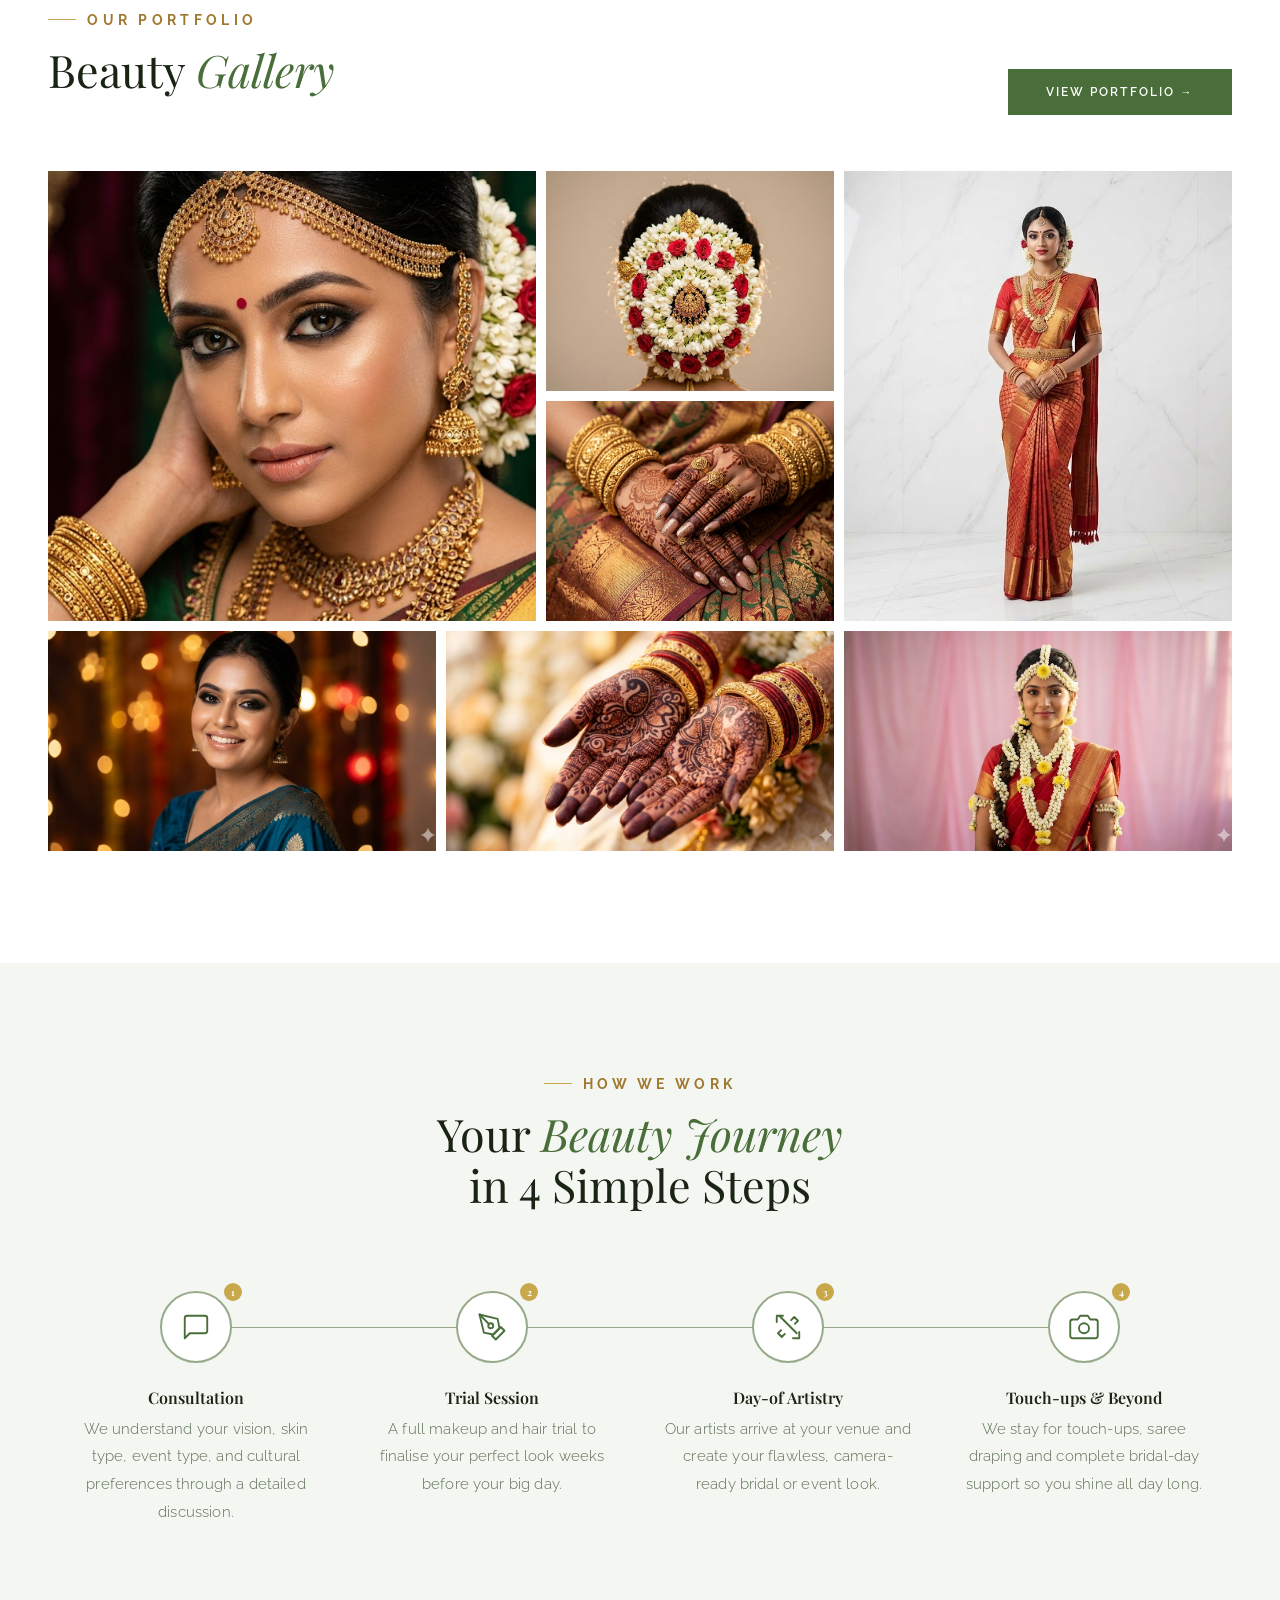
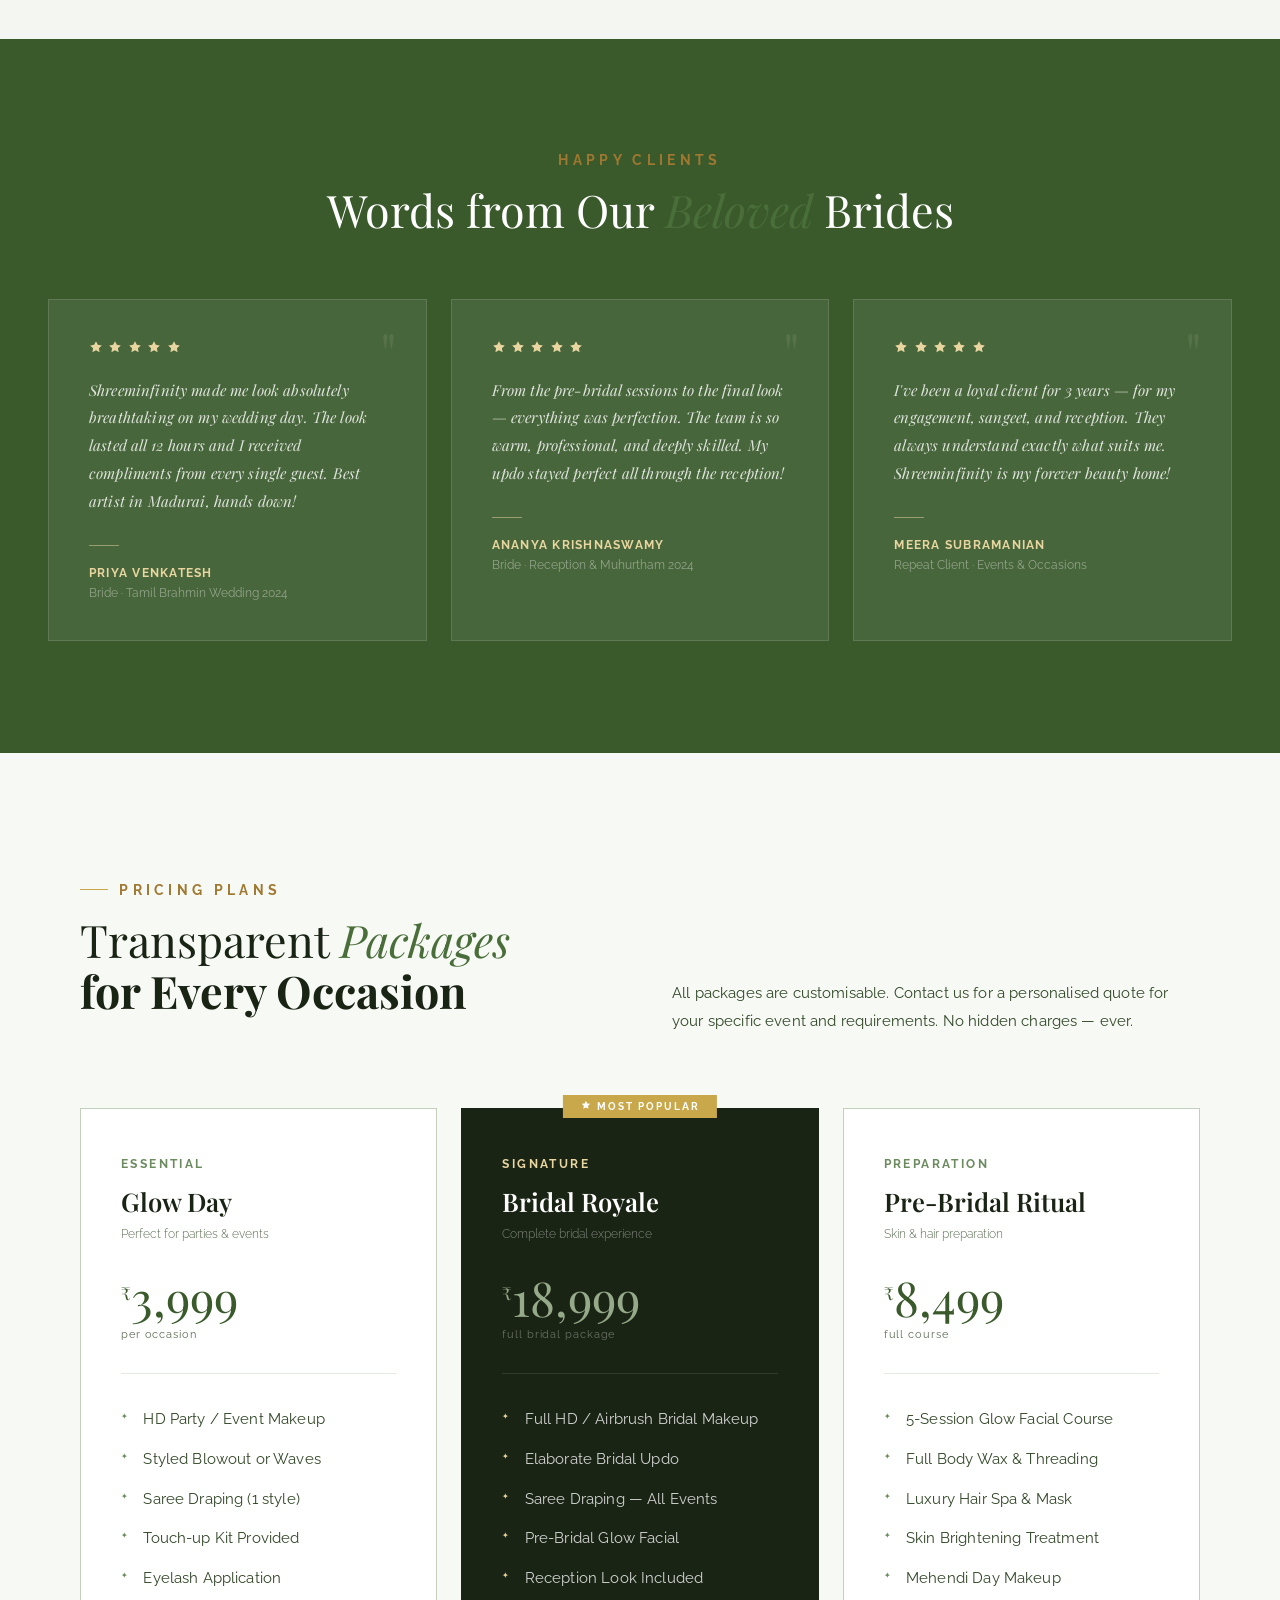
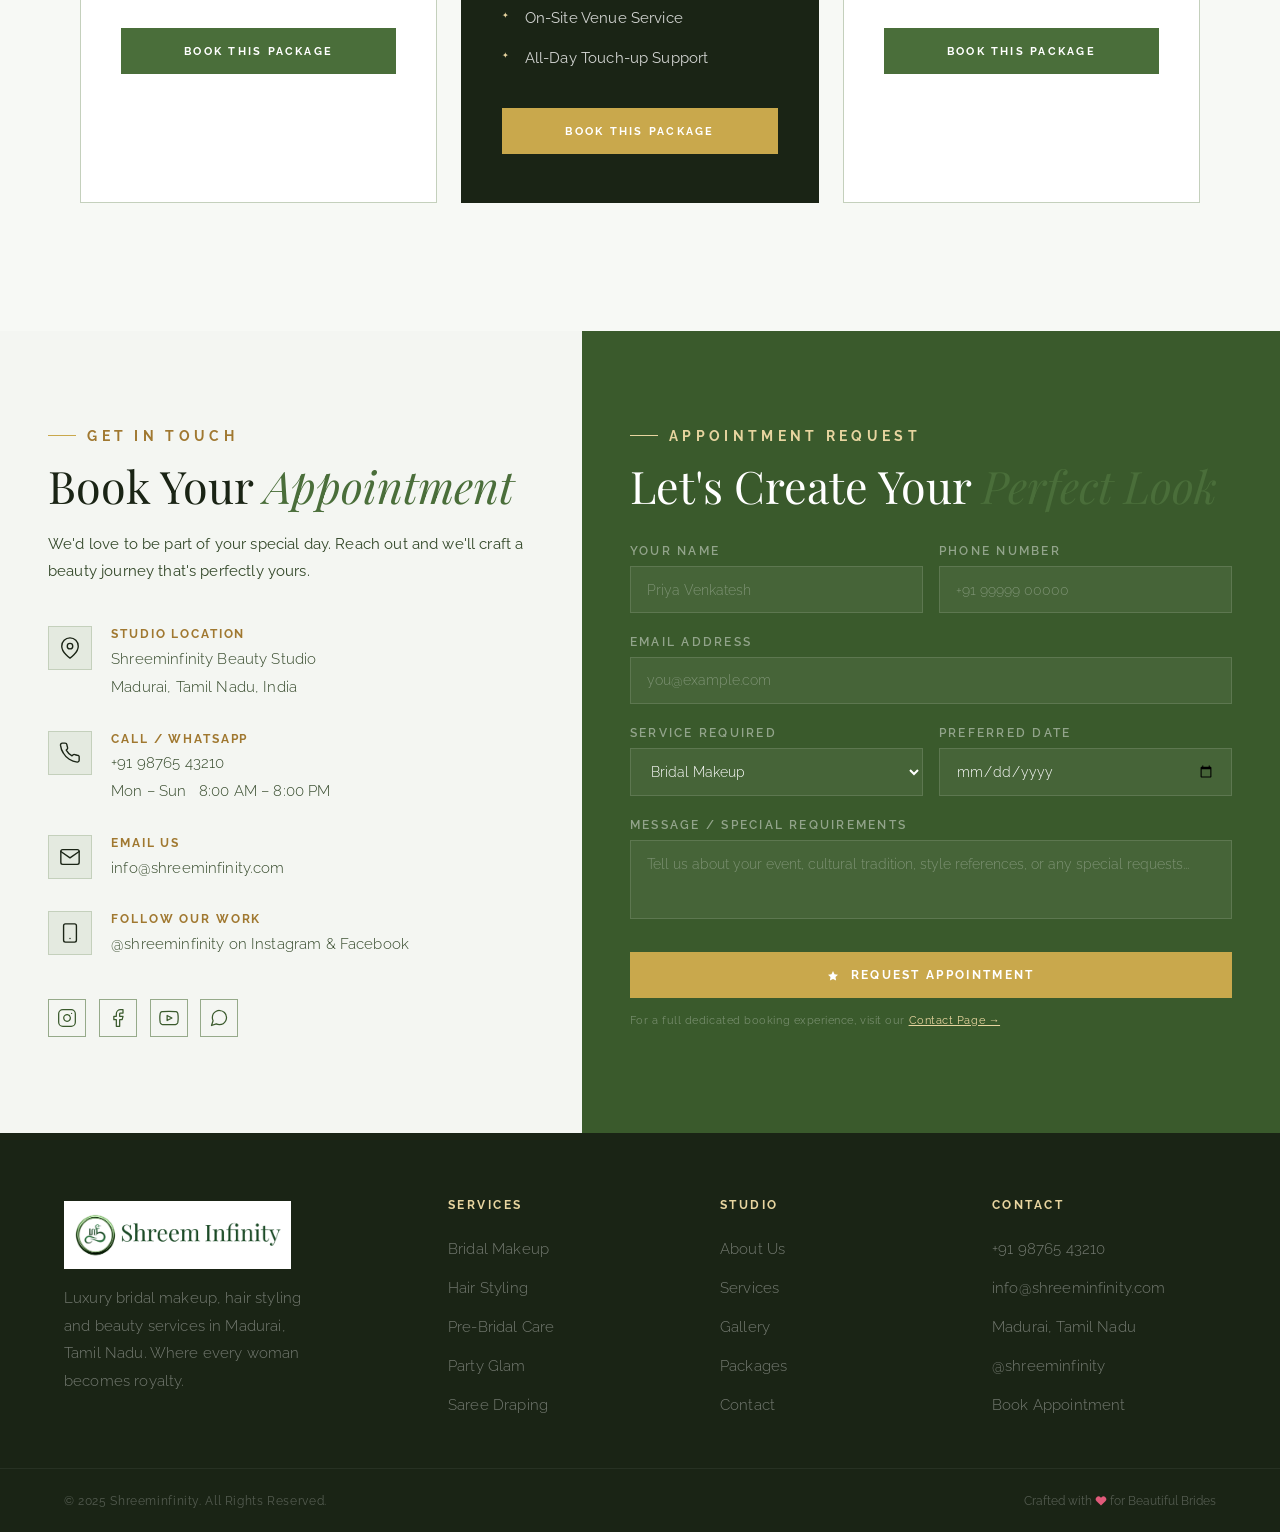
==== commit 496c9a90: "slow loading" ====
--- a/index.html
+++ b/index.html
@@ -137,7 +137,7 @@
     <div class="hero-left">
       <div class="hero-eyebrow reveal">
         <span class="eyebrow-line"></span>
-        <span class="eyebrow-text">Madurai's Finest Luxury Beauty Studio</span>
+        <span class="eyebrow-text">Madurais Finest Luxury Beauty Studio</span>
       </div>
       <h1 class="hero-title reveal">
         <span class="line1">Where Every</span><br>
--- a/index.css
+++ b/index.css
@@ -2536,4 +2536,38 @@
  font-size: clamp(0.925rem, 1.175vw, 1.075rem);
   line-height: 1.85;
   letter-spacing: 0.01em;
-}+}
+.masonry {
+  position: relative;
+  width: 100%;
+}
+
+.masonry-item {
+  position: absolute;
+  width: calc(33.333% - 8px);
+  transition: opacity 0.4s ease, transform 0.4s ease;
+  overflow: hidden;
+  cursor: pointer;
+}
+
+.masonry-item img {
+  width: 100%;
+  display: block;
+  transition: transform 0.5s ease;
+}
+
+.masonry-item:hover img {
+  transform: scale(1.04);
+}
+
+@media (max-width: 1100px) {
+  .masonry-item { width: calc(50% - 6px); }
+}
+
+@media (max-width: 640px) {
+  .masonry-item { width: 100%; }
+}
+/* Hide items until JS measures and places them */
+.masonry-item {
+  opacity: 0;
+}
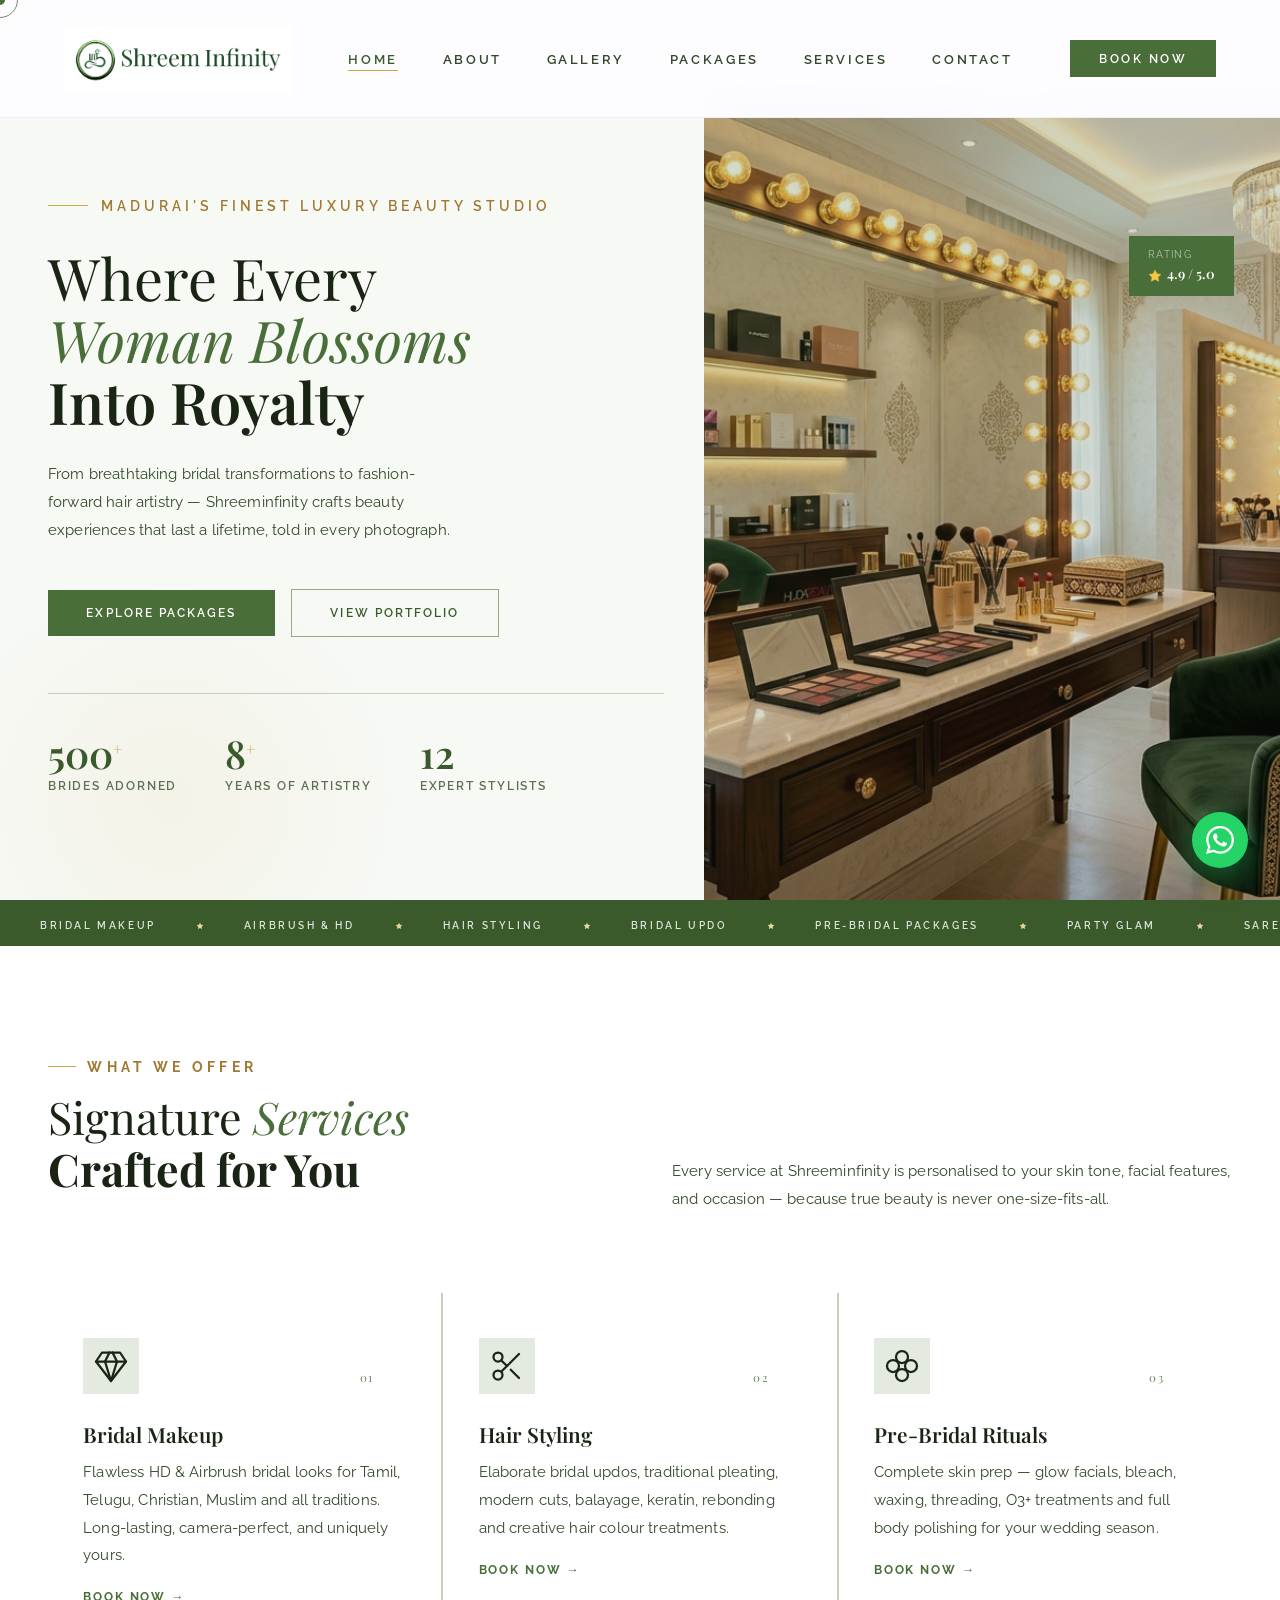
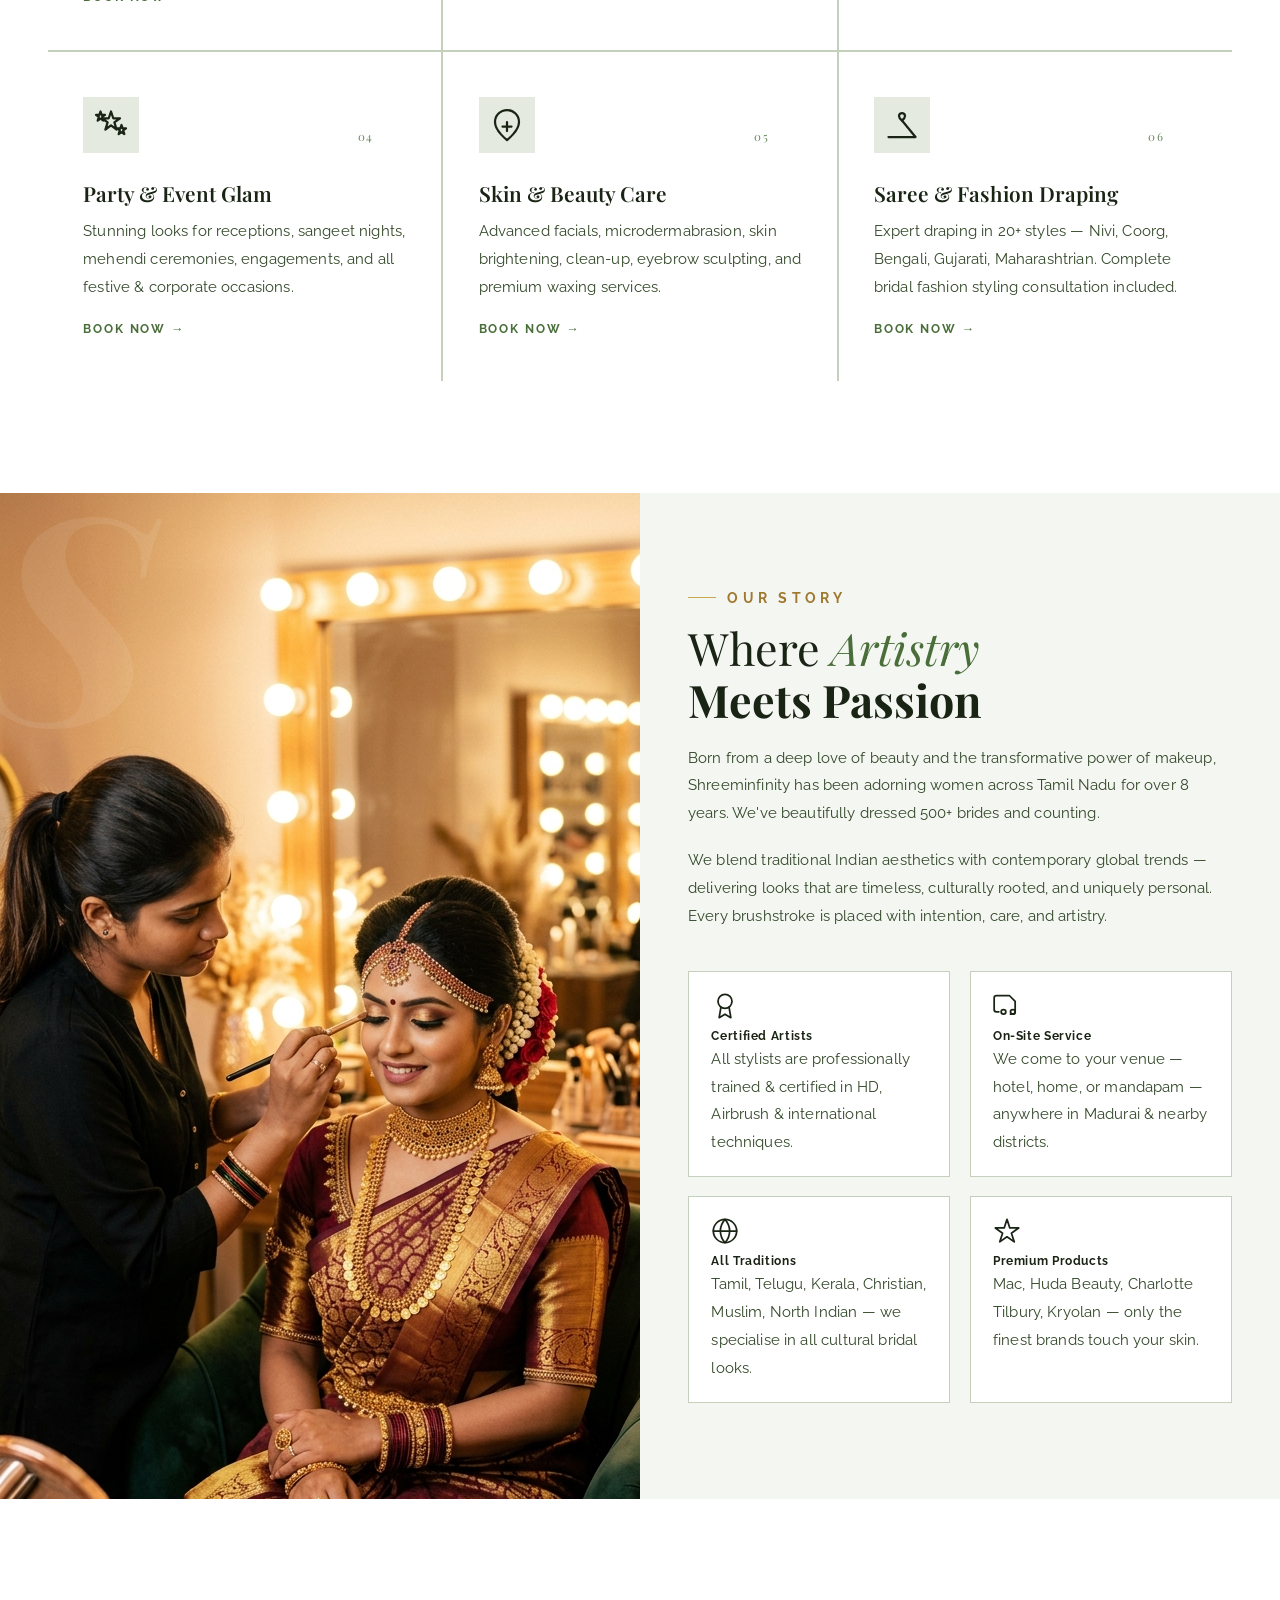
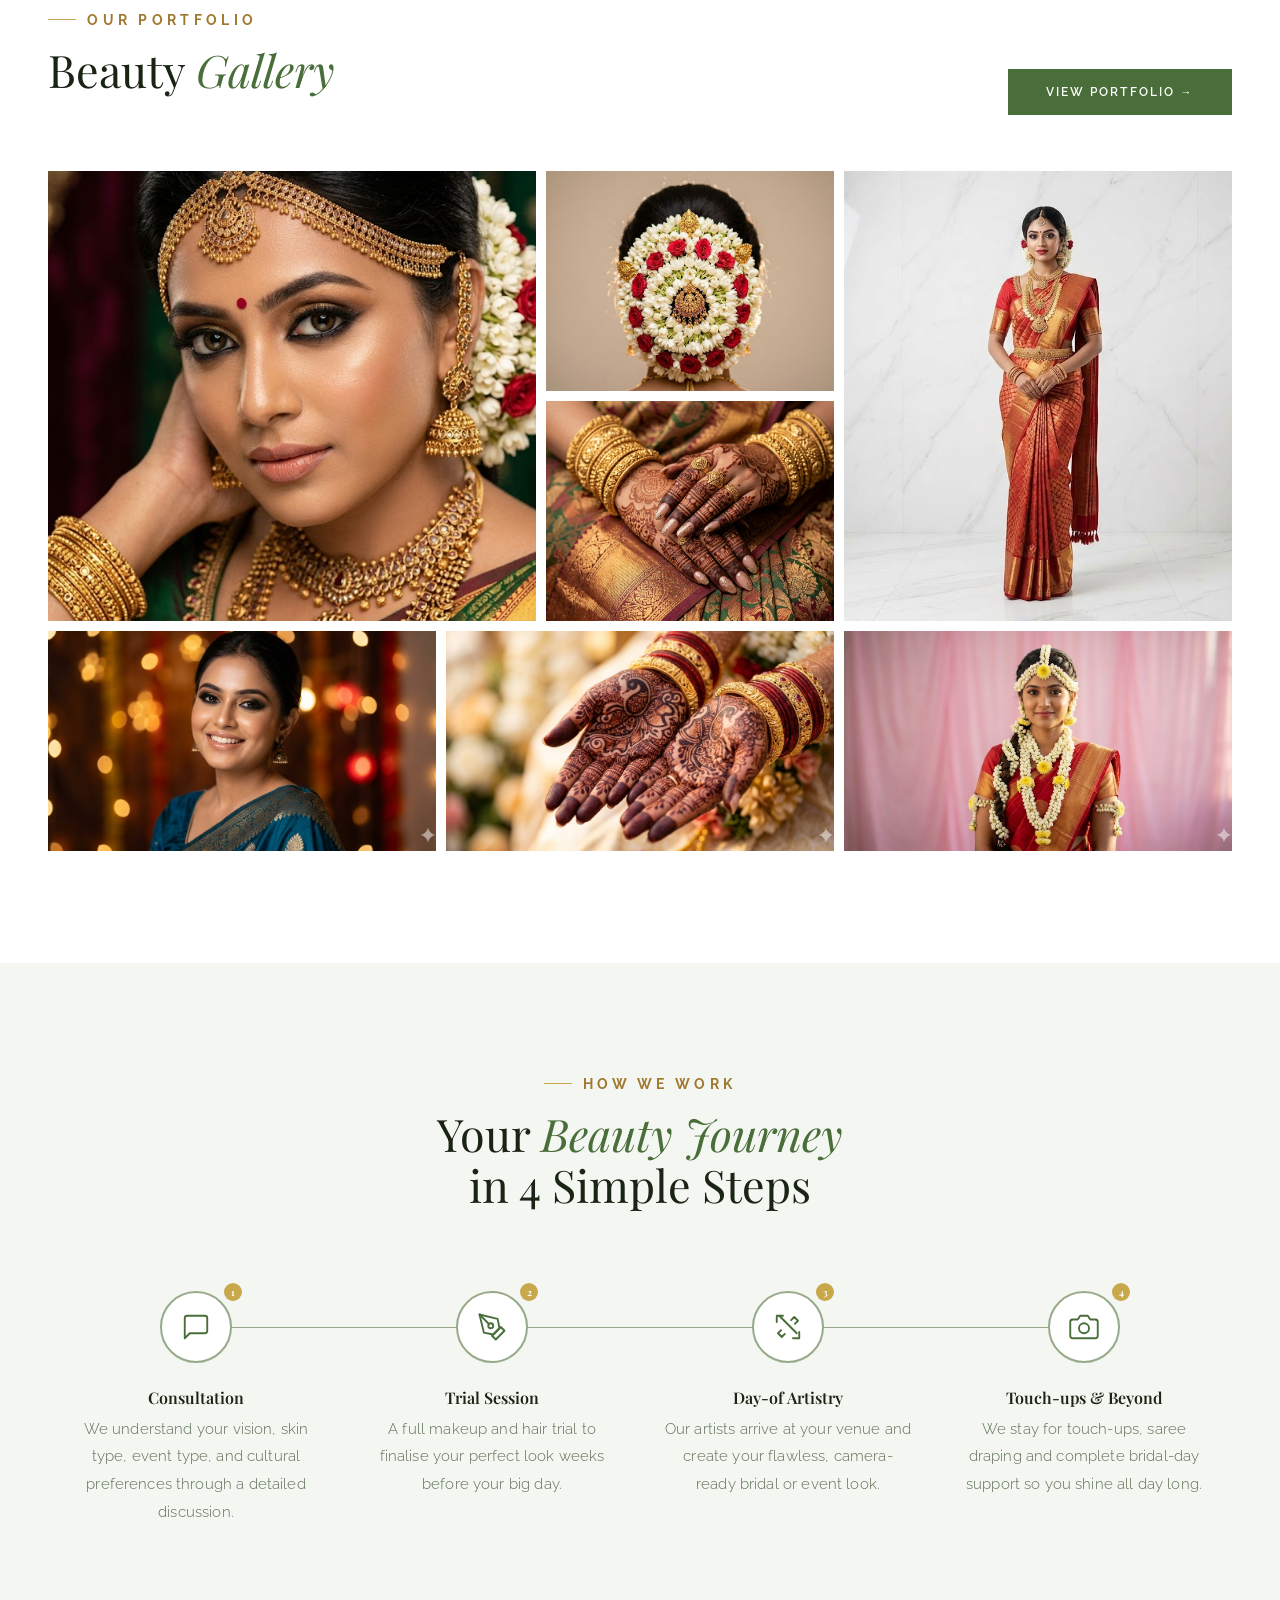
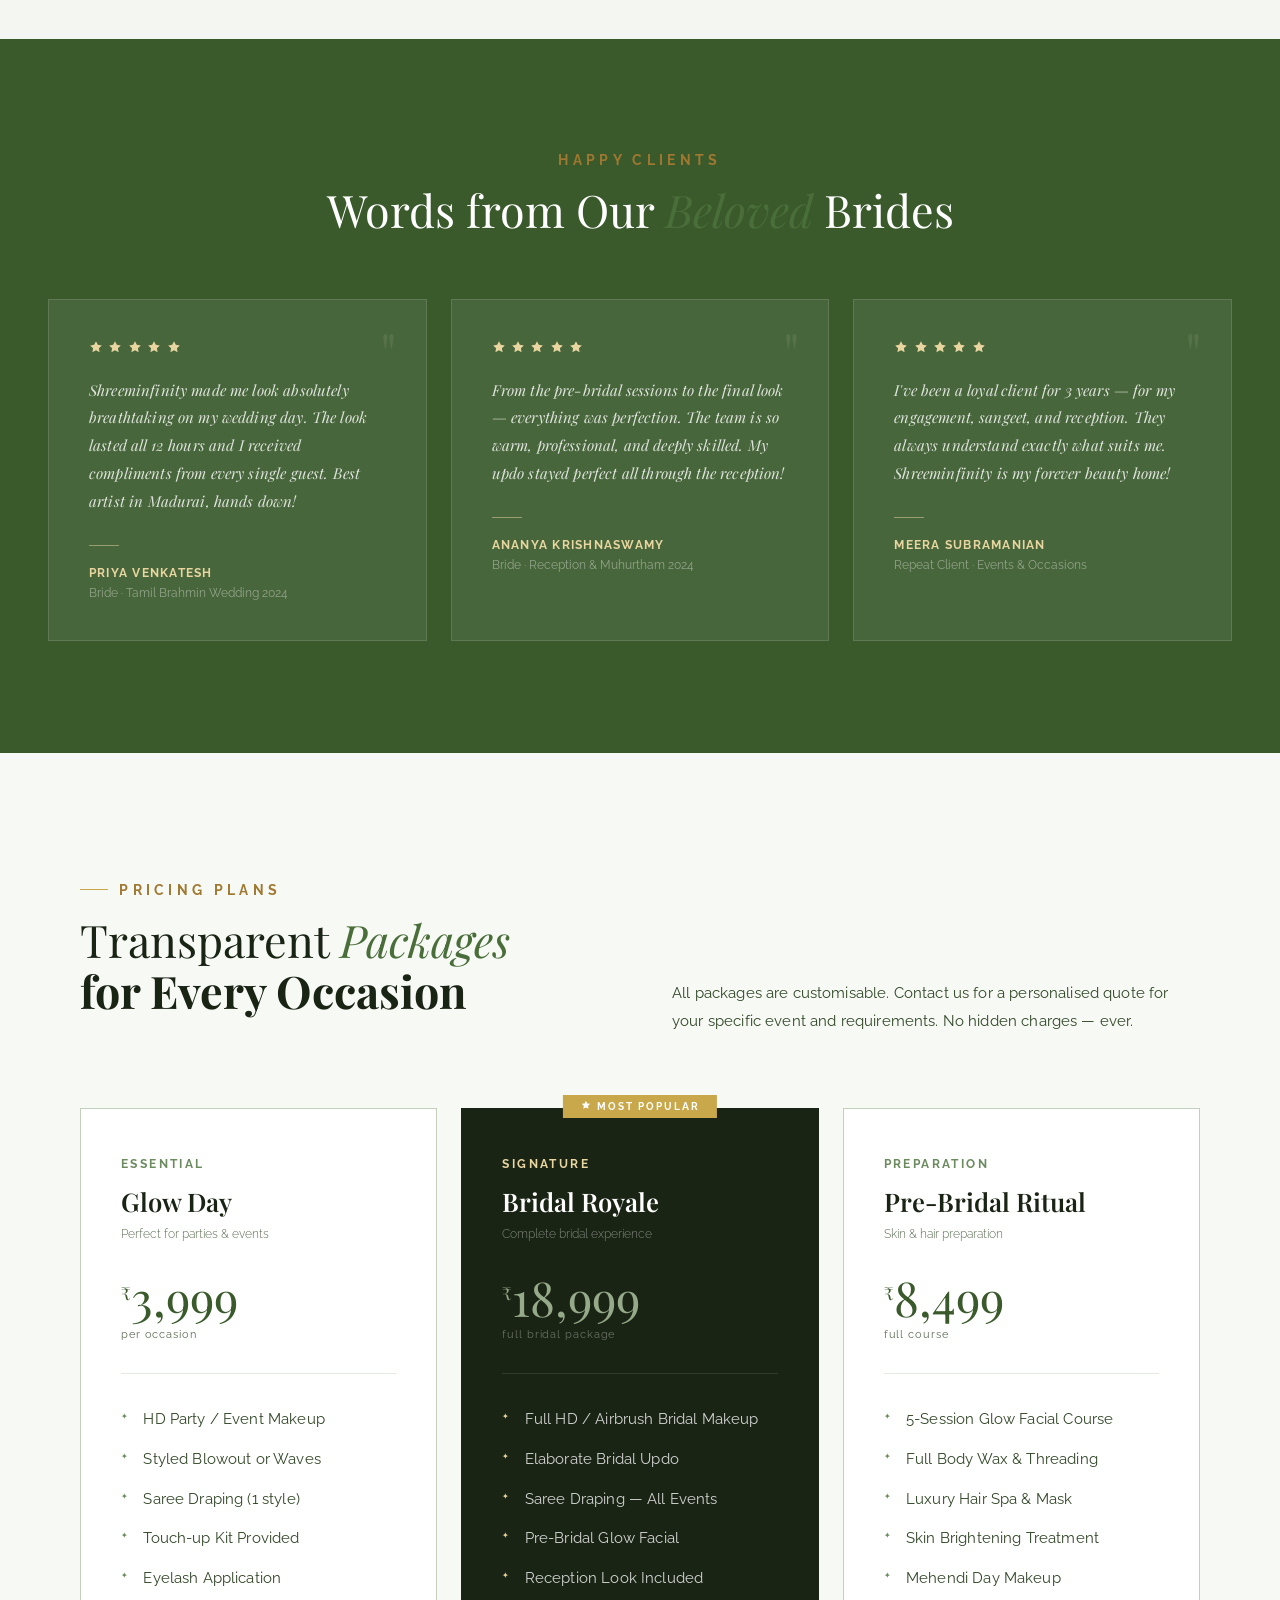
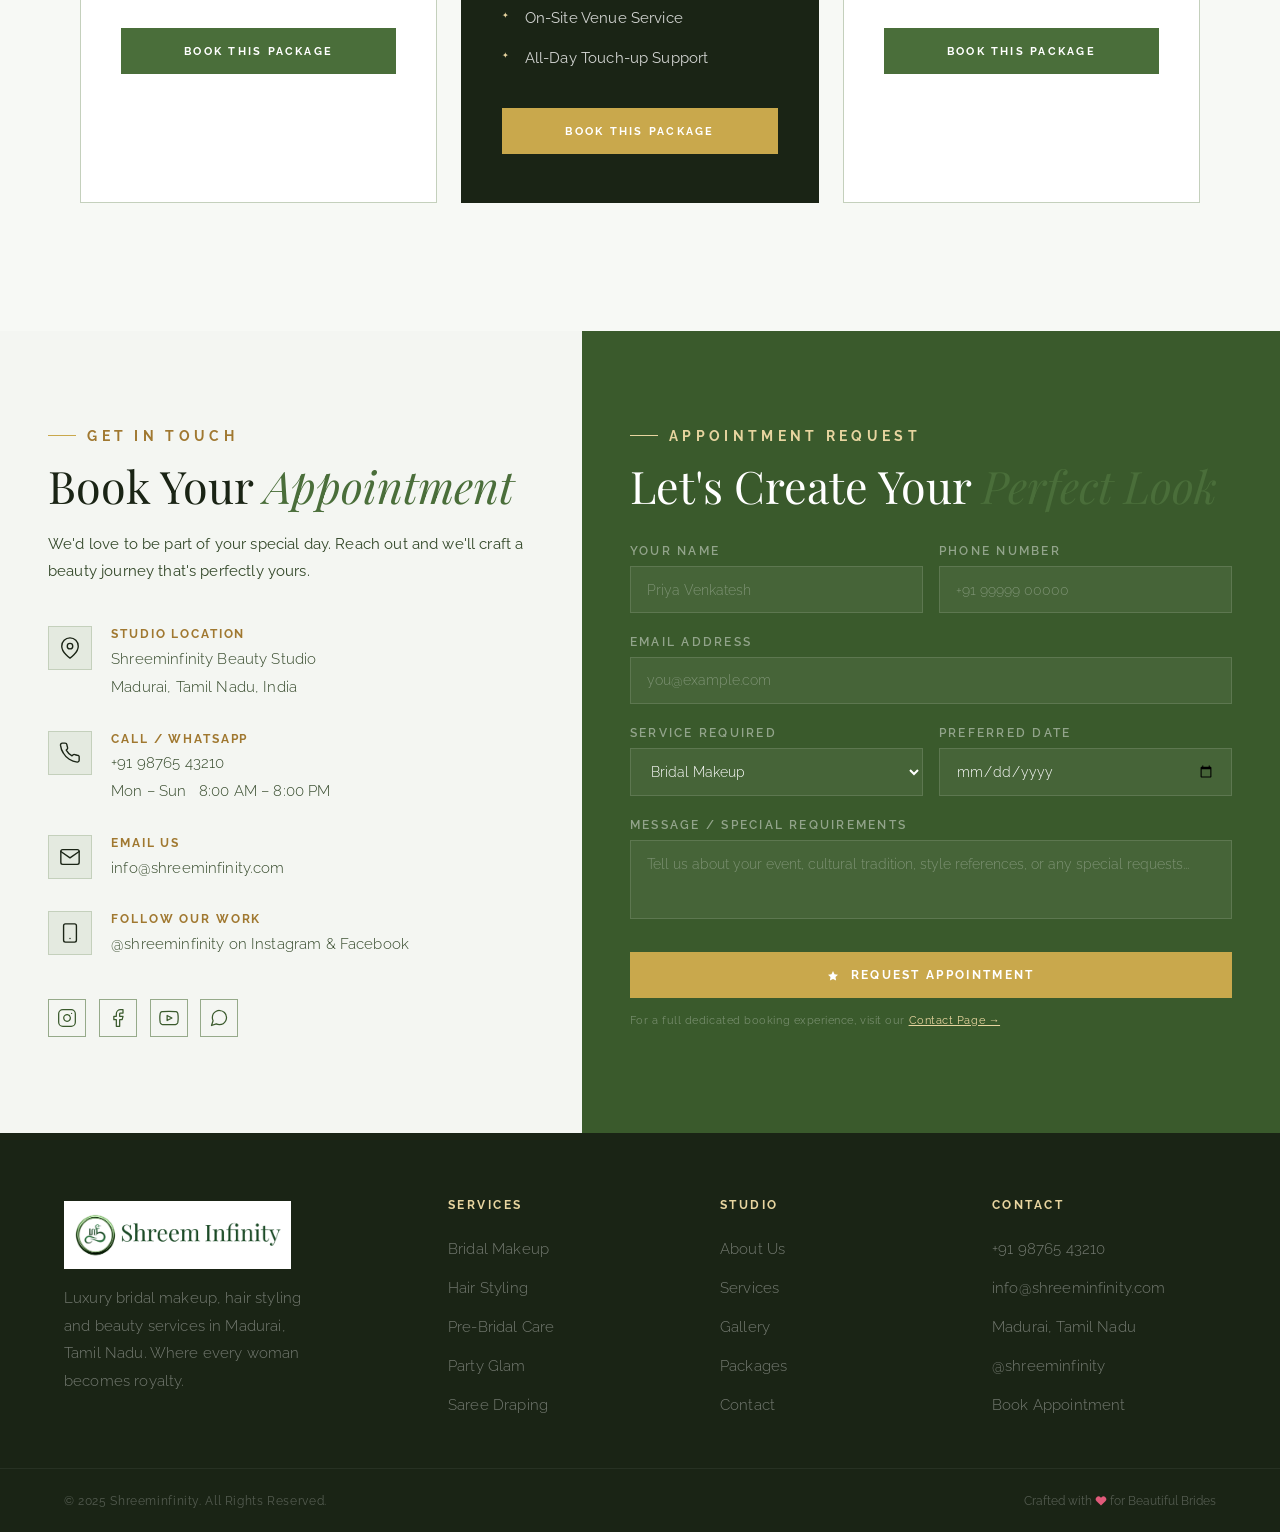
==== commit 871465ac: "slow loading" ====
--- a/index.html
+++ b/index.html
@@ -137,7 +137,7 @@
     <div class="hero-left">
       <div class="hero-eyebrow reveal">
         <span class="eyebrow-line"></span>
-        <span class="eyebrow-text">Madurais Finest Luxury Beauty Studio</span>
+        <span class="eyebrow-text">Madurai's Finest Luxury Beauty Studio</span>
       </div>
       <h1 class="hero-title reveal">
         <span class="line1">Where Every</span><br>
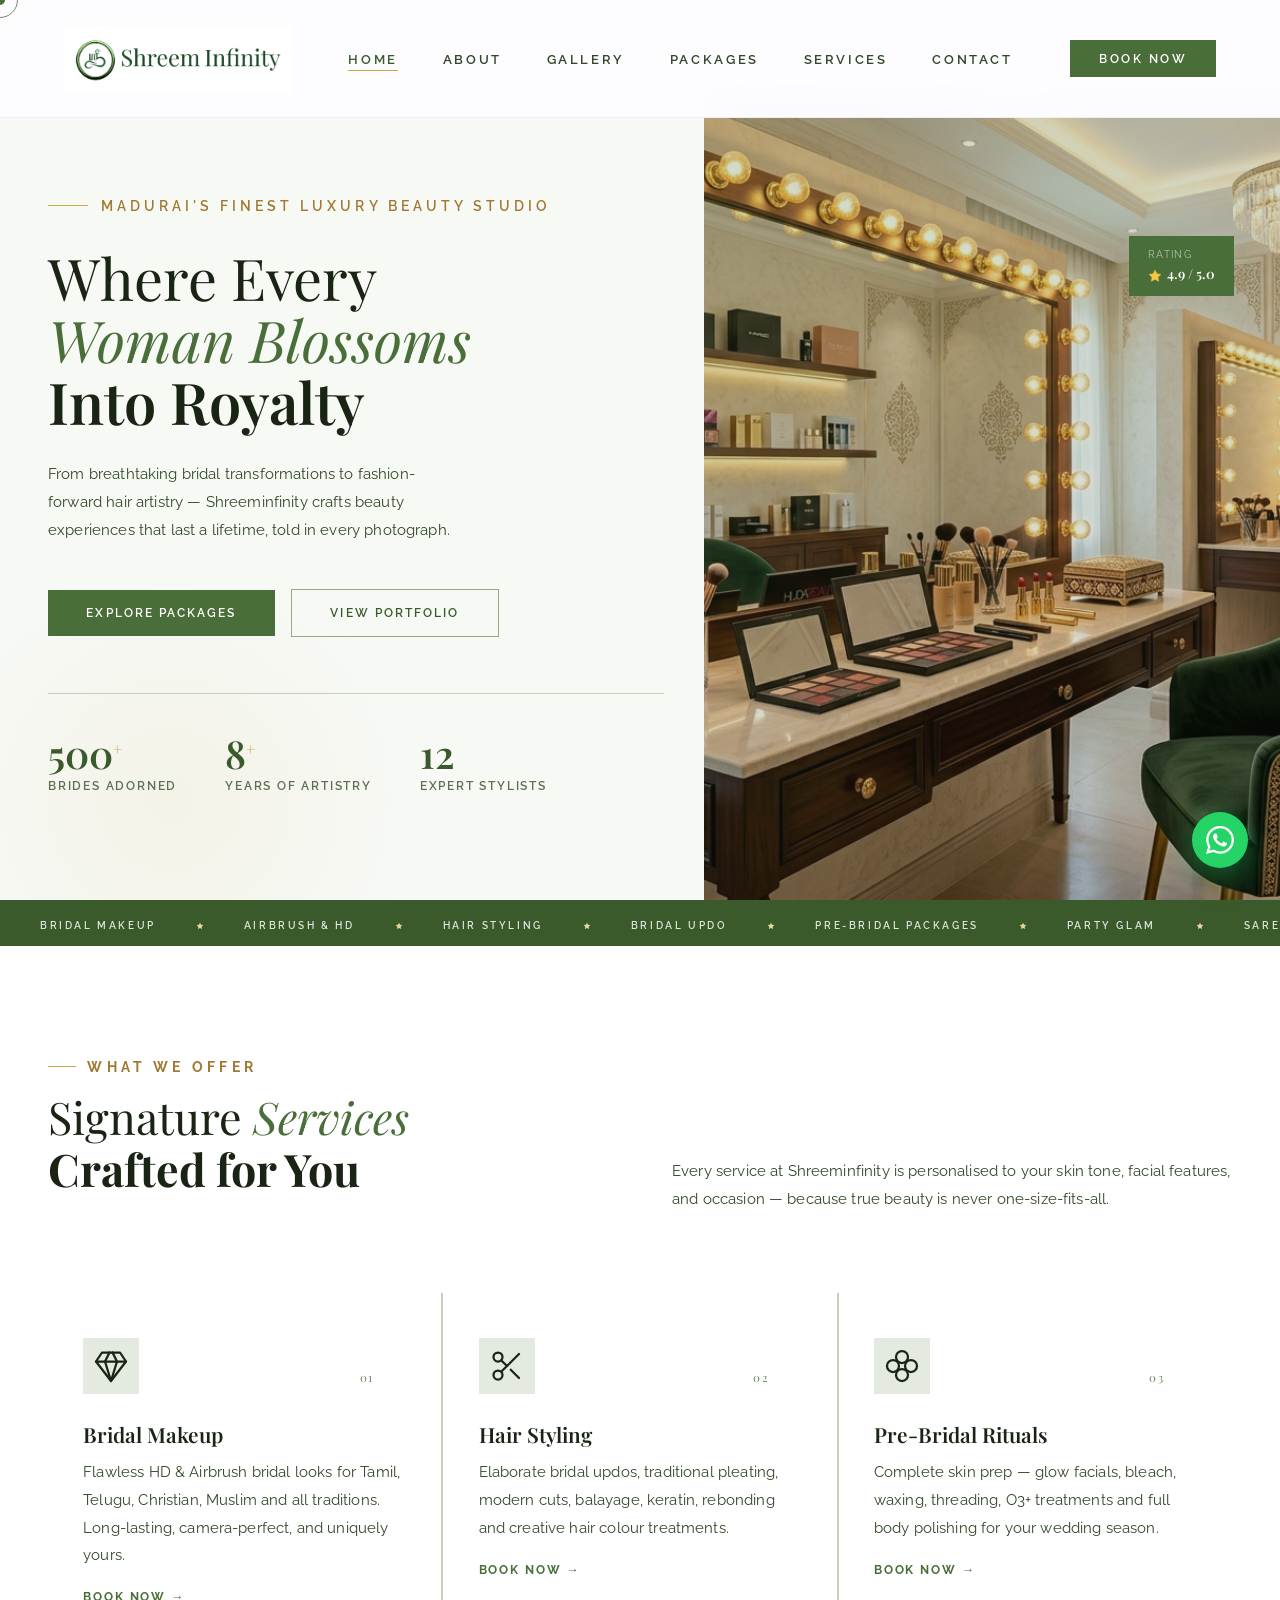
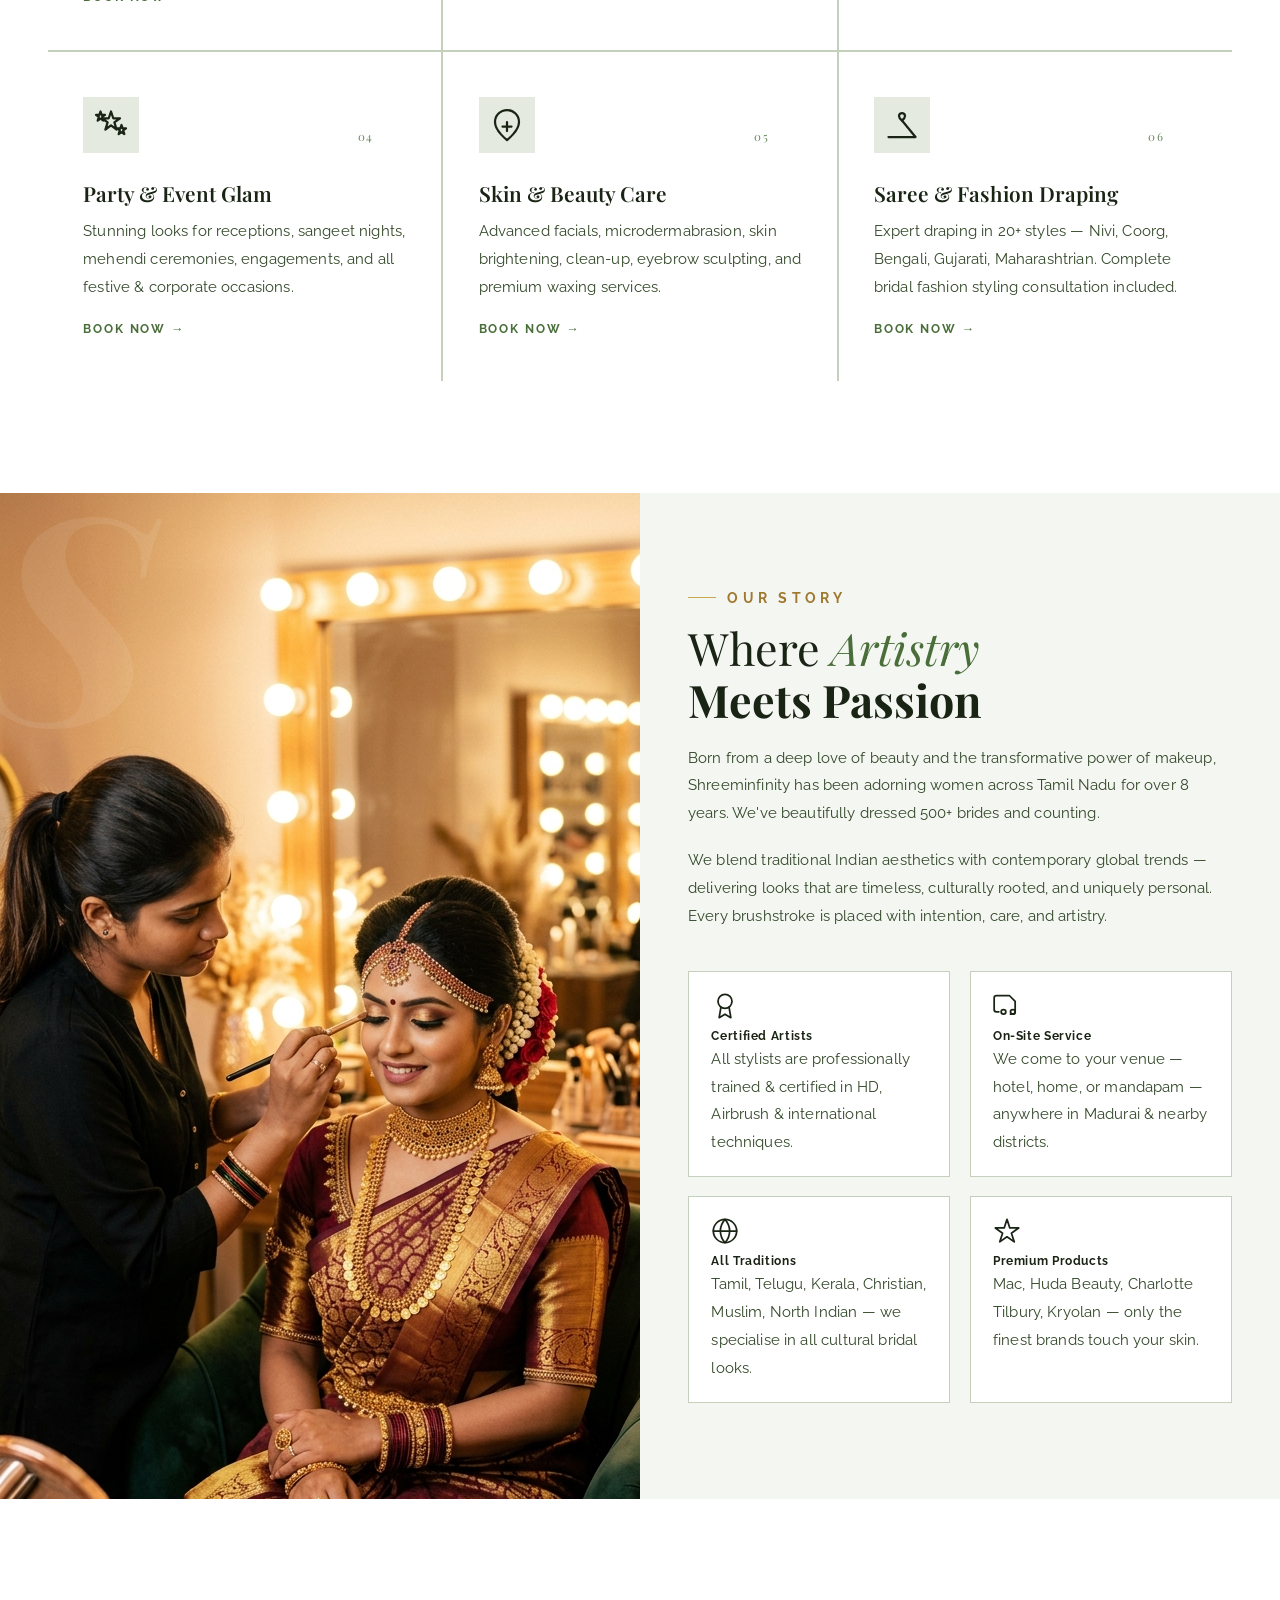
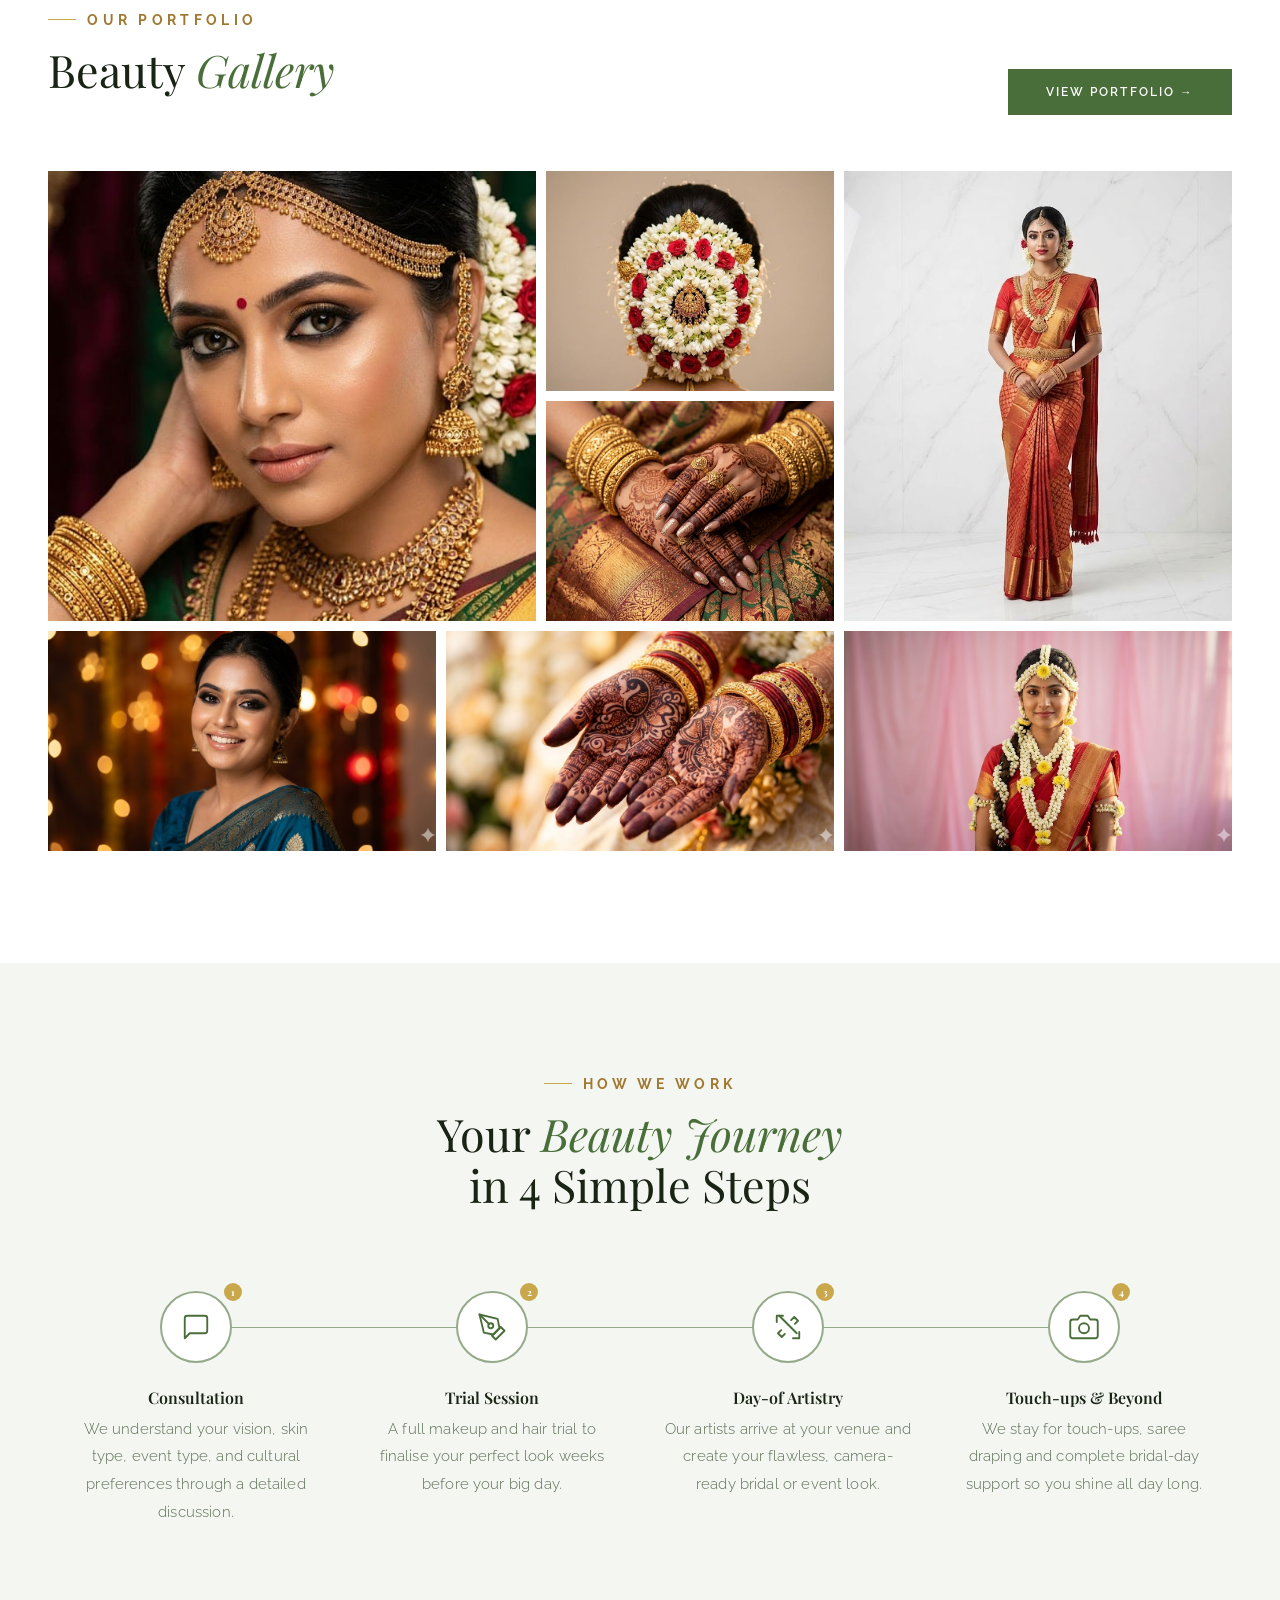
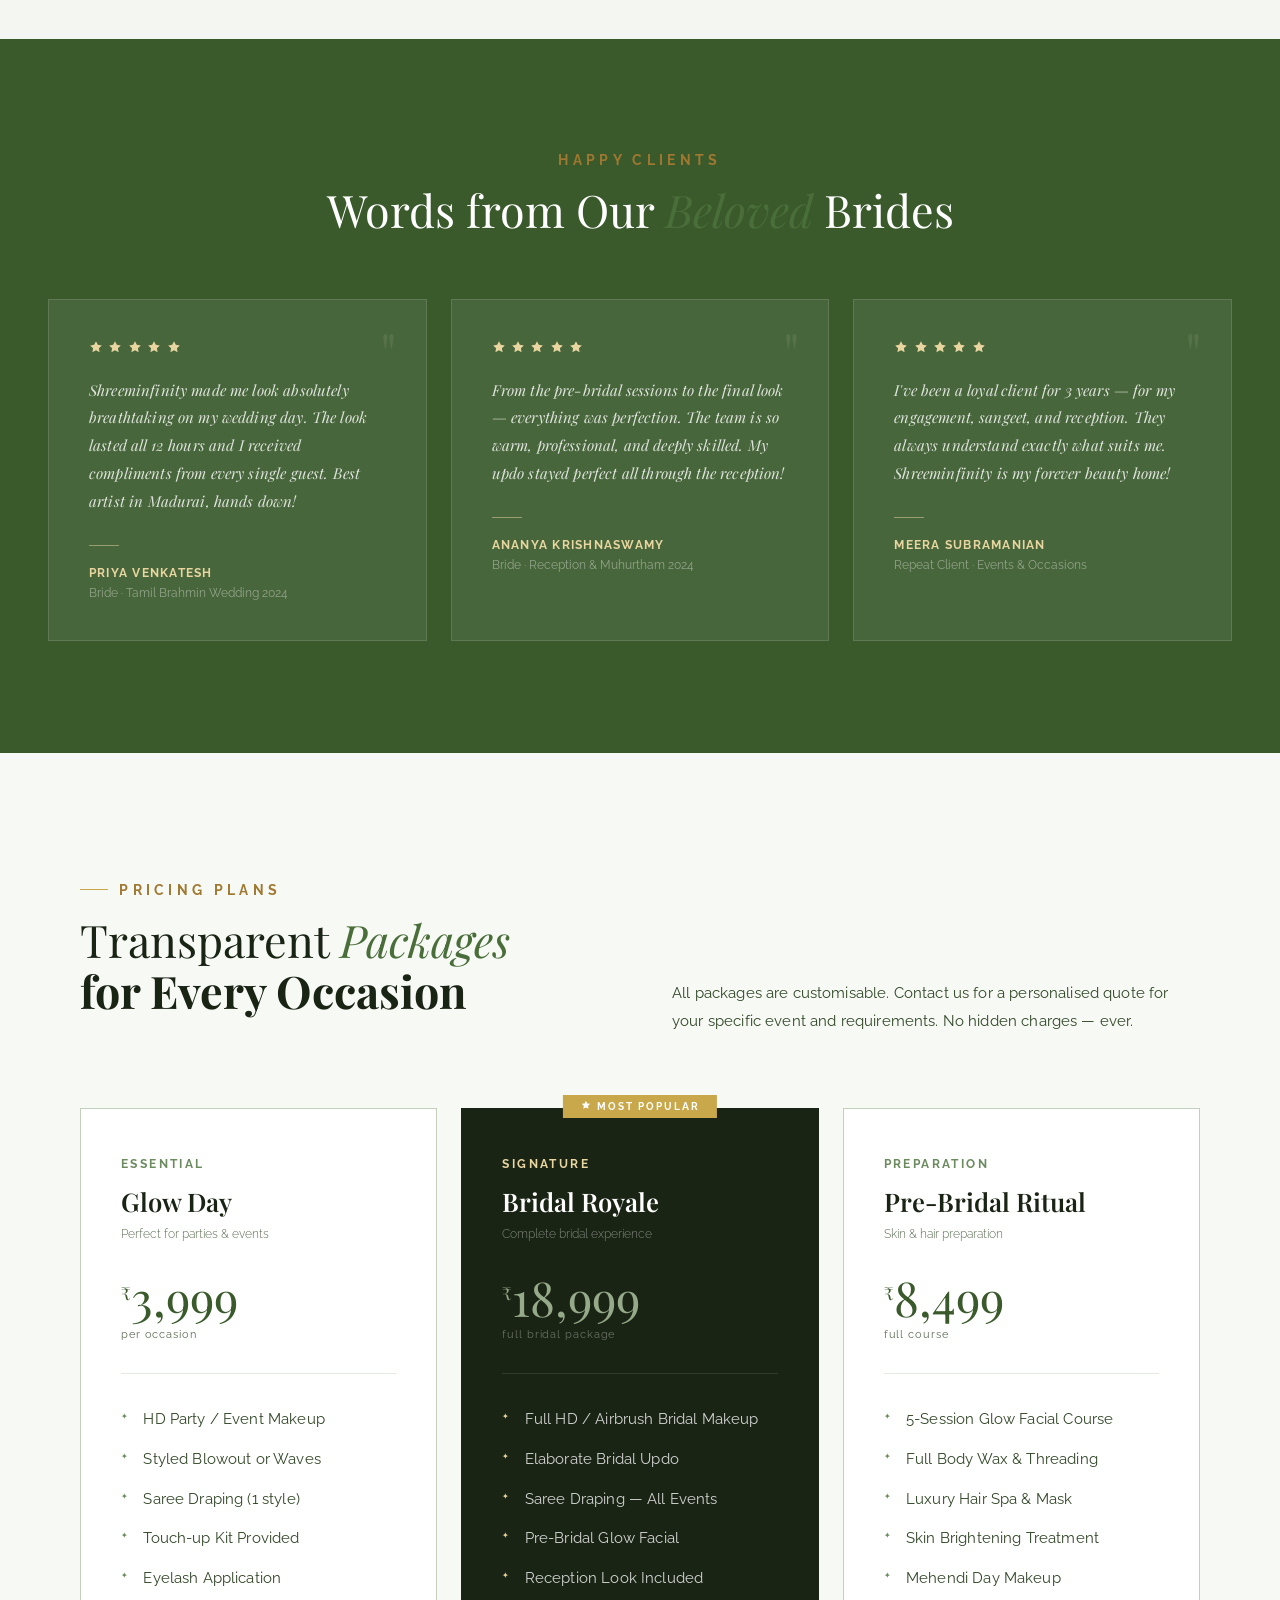
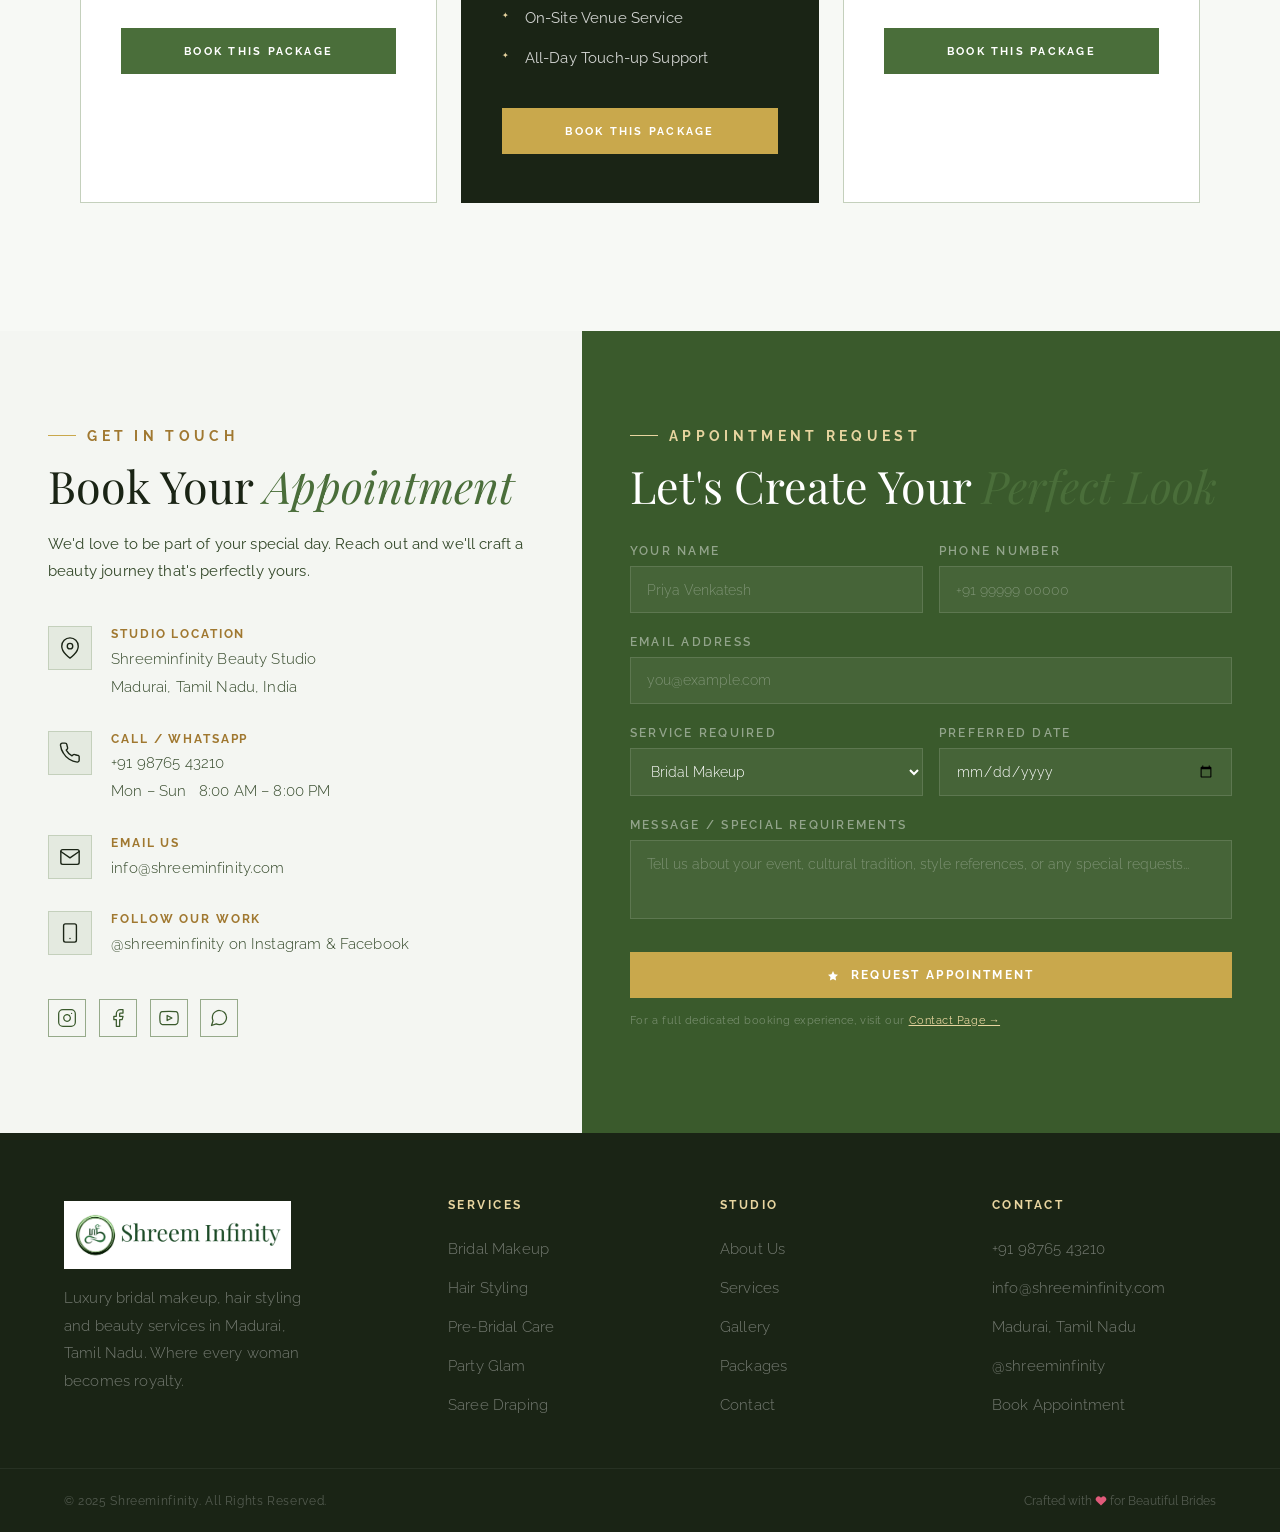
==== commit a8085b79: "slow loading" ====
--- a/index.html
+++ b/index.html
@@ -9,7 +9,7 @@
     href="https://fonts.googleapis.com/css2?family=Playfair+Display:ital,wght@0,400;0,500;0,600;0,700;1,400;1,600&family=Raleway:wght@300;400;500;600&display=swap"
     rel="stylesheet">
  <link rel="stylesheet" href="./index.css?v=3">
-<link rel="stylesheet" href="./animation.css?v=3">
+  <link rel="stylesheet" href="animation.css">
   <style>
     /* SVG Icon base styles */
     .icon-svg {
--- a/index.css
+++ b/index.css
@@ -2542,12 +2542,16 @@
   width: 100%;
 }
 
-.masonry-item {
+/* .masonry-item {
   position: absolute;
   width: calc(33.333% - 8px);
   transition: opacity 0.4s ease, transform 0.4s ease;
   overflow: hidden;
   cursor: pointer;
+} */
+ .masonry-item {
+  position: absolute;
+  transition: opacity 0.4s ease, transform 0.4s ease;
 }
 
 .masonry-item img {
@@ -2570,4 +2574,10 @@
 /* Hide items until JS measures and places them */
 .masonry-item {
   opacity: 0;
-}
+  transform: scale(0.97);
+  transition: opacity 0.35s ease, transform 0.35s ease;
+}
+.masonry-item.visible {
+  opacity: 1;
+  transform: scale(1);
+}
